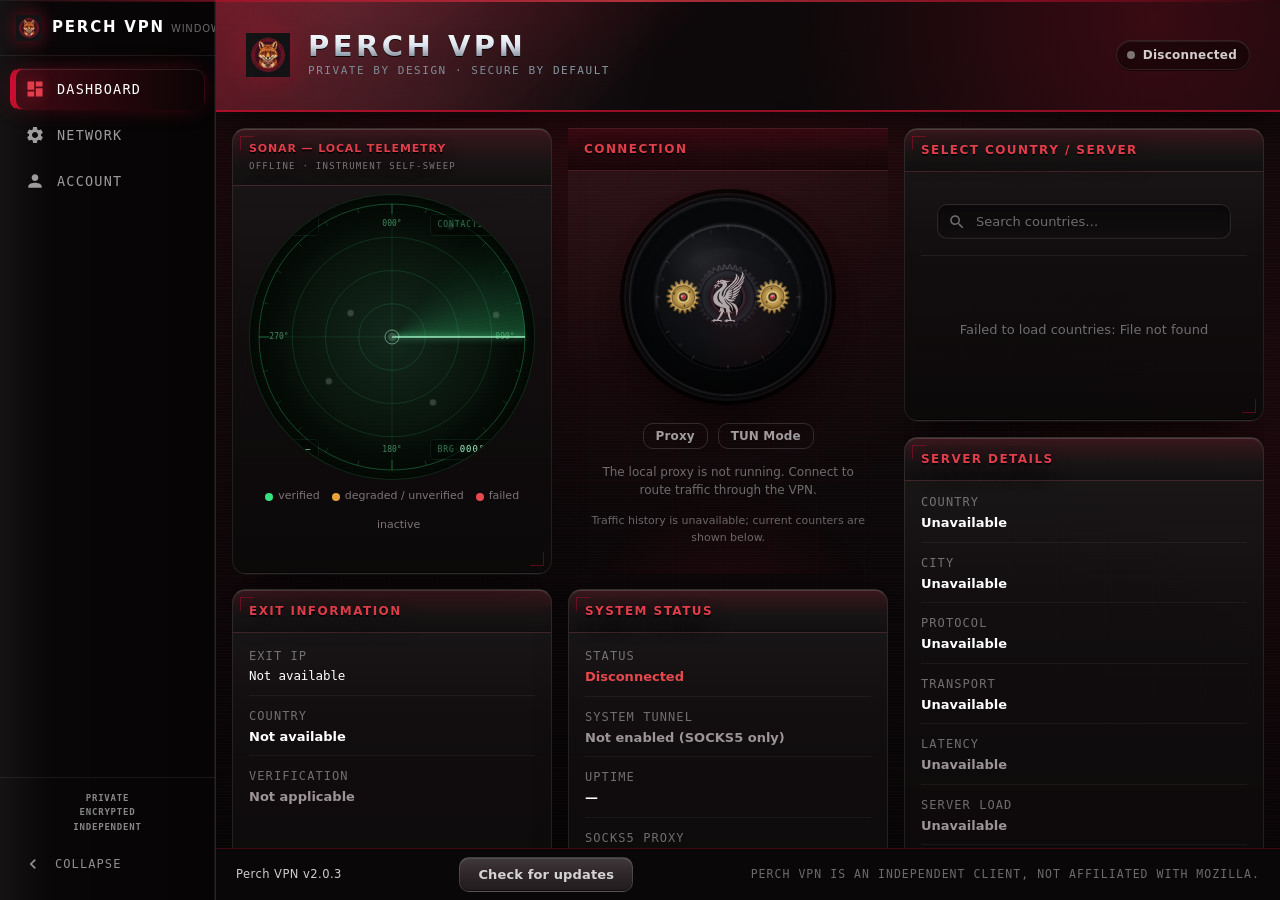
==== src/perchvpn_windows/web/index.html @ 742431a0 "PerchVPN v2.0.3 (Windows)" ====
<!DOCTYPE html>
<html lang="en">
<head>
    <meta charset="UTF-8">
    <meta name="viewport" content="width=device-width, initial-scale=1.0">
    <title>Perch VPN</title>
    <link rel="icon" type="image/x-icon" href="/assets/perch.ico">
    <link rel="stylesheet" href="styles.css?v=3">
</head>
<body>
    <div class="app-shell">
        <!-- Left navigation rail -->
        <aside class="rail" id="rail" role="navigation" aria-label="Main navigation">
            <div class="rail__brand">
                <img class="rail__logo" src="/assets/perch-vixen.png" alt="" width="26" height="26" draggable="false">
                <span class="rail__title">Perch VPN</span>
            </div>

            <nav class="rail__nav" role="tablist" aria-label="Application sections">
                <button class="rail__item rail__item--active" role="tab" aria-selected="true" aria-controls="dashboard-panel" id="tab-dashboard" data-tab="dashboard" title="Dashboard">
                    <span class="rail__icon" aria-hidden="true">
                        <svg viewBox="0 0 24 24" width="20" height="20"><path d="M3 13h8V3H3v10zm0 8h8v-6H3v6zm10 0h8V11h-8v10zm0-18v6h8V3h-8z" fill="currentColor"/></svg>
                    </span>
                    <span class="rail__label">Dashboard</span>
                </button>
                <button class="rail__item" role="tab" aria-selected="false" aria-controls="network-panel" id="tab-network" data-tab="network" title="Network">
                    <span class="rail__icon" aria-hidden="true">
                        <svg viewBox="0 0 24 24" width="20" height="20"><path d="M19.14 12.94c.04-.31.06-.63.06-.94 0-.31-.02-.63-.06-.94l2.03-1.58c.18-.14.23-.41.12-.61l-1.92-3.32c-.12-.22-.37-.29-.59-.22l-2.39.96c-.5-.38-1.03-.7-1.62-.94l-.36-2.54c-.04-.24-.24-.41-.48-.41h-3.84c-.24 0-.43.17-.47.41l-.36 2.54c-.59.24-1.13.57-1.62.94l-2.39-.96c-.22-.08-.47 0-.59.22L2.74 8.87c-.12.21-.08.47.12.61l2.03 1.58c-.04.31-.06.63-.06.94s.02.63.06.94l-2.03 1.58c-.18.14-.23.41-.12.61l1.92 3.32c.12.22.37.29.59.22l2.39-.96c.5.38 1.03.7 1.62.94l.36 2.54c.05.24.24.41.48.41h3.84c.24 0 .44-.17.47-.41l.36-2.54c.59-.24 1.13-.56 1.62-.94l2.39.96c.22.08.47 0 .59-.22l1.92-3.32c.12-.22.07-.47-.12-.61l-2.01-1.58zM12 15.6c-1.98 0-3.6-1.62-3.6-3.6s1.62-3.6 3.6-3.6 3.6 1.62 3.6 3.6-1.62 3.6-3.6 3.6z" fill="currentColor"/></svg>
                    </span>
                    <span class="rail__label">Network</span>
                </button>
                <button class="rail__item" role="tab" aria-selected="false" aria-controls="account-panel" id="tab-account" data-tab="account" title="Account">
                    <span class="rail__icon" aria-hidden="true">
                        <svg viewBox="0 0 24 24" width="20" height="20"><path d="M12 12c2.21 0 4-1.79 4-4s-1.79-4-4-4-4 1.79-4 4 1.79 4 4 4zm0 2c-2.67 0-8 1.34-8 4v2h16v-2c0-2.66-5.33-4-8-4z" fill="currentColor"/></svg>
                    </span>
                    <span class="rail__label">Account</span>
                </button>
            </nav>

            <div class="rail__footer">
                <div class="rail__motto" aria-hidden="true">
                    <span>PRIVATE</span>
                    <span>ENCRYPTED</span>
                    <span>INDEPENDENT</span>
                </div>
                <button class="rail__collapse" id="rail-collapse" type="button" aria-label="Collapse navigation" aria-expanded="true" aria-controls="rail">
                    <span class="rail__icon" aria-hidden="true">
                        <svg viewBox="0 0 24 24" width="20" height="20"><path d="M15.41 7.41L14 6l-6 6 6 6 1.41-1.41L10.83 12z" fill="currentColor"/></svg>
                    </span>
                    <span class="rail__label">Collapse</span>
                </button>
            </div>
        </aside>

        <!-- Main column -->
        <div class="app-main">
            <header class="app-header" role="banner">
                <div class="app-header__brand-block">
                    <span class="app-header__emblem" aria-hidden="true">
                        <img class="app-header__emblem-img" src="/assets/perch-vixen.png" alt="" width="44" height="44" draggable="false">
                    </span>
                    <div class="app-header__titles">
                        <h1 class="app-header__brand">Perch VPN</h1>
                        <p class="app-header__tagline"><em>Private by design &middot; Secure by default</em></p>
                    </div>
                </div>
                <div class="app-header__heritage" aria-hidden="true">
                    <span class="app-header__heritage-line">ENCRYPTED TUNNEL</span>
                    <span class="app-header__heritage-line">WINDOWS CLIENT</span>
                </div>
                <div class="app-header__motif" aria-hidden="true">PERCH</div>
                <div class="app-header__status">
                    <span class="status-indicator status-indicator--disconnected" id="global-status" aria-live="polite" aria-atomic="true">
                        <span class="status-indicator__dot" aria-hidden="true"></span>
                        <span class="status-indicator__text">Disconnected</span>
                    </span>
                </div>
            </header>

            <main class="app-content" role="main">
                <!-- Signed-out onboarding prompt: rendered only while the
                     account state is definitively signed out; hidden while
                     auth state is loading/unknown and for signed-in users. -->
                <div class="onboarding-banner" id="onboarding-banner" role="status" hidden>
                    <button type="button" class="onboarding-banner__message" id="onboarding-message">
                        <span class="onboarding-banner__text">Welcome to PerchVPN. To get started, open the Account tab and sign in with your account credentials.</span>
                    </button>
                    <button type="button" class="btn btn--primary onboarding-banner__action" id="onboarding-signin">Sign In</button>
                </div>
                <!-- Dashboard Panel -->
                <section class="tab-panel tab-panel--active" id="dashboard-panel" role="tabpanel" aria-labelledby="tab-dashboard">
                    <div class="dashboard-grid">
                        <!-- Main telemetry row -->
                        <section class="dashboard-telemetry" aria-labelledby="connection-heading">
                            <div class="dashboard-telemetry__stack">
                                <article class="card card--status" aria-labelledby="exit-status-heading">
                                    <header class="card__header">
                                        <h3 id="exit-status-heading" class="card__title">Exit Information</h3>
                                    </header>
                                    <div class="card__body">
                                        <dl class="info-list">
                                            <div class="info-item">
                                                <dt class="info-label">Exit IP</dt>
                                                <dd class="info-value info-value--mono" id="exit-ip">—</dd>
                                            </div>
                                            <div class="info-item">
                                                <dt class="info-label">Country</dt>
                                                <dd class="info-value" id="country-value">—</dd>
                                            </div>
                                            <div class="info-item">
                                                <dt class="info-label">Verification</dt>
                                                <dd class="info-value info-value--unavailable" id="exit-verification">Not applicable</dd>
                                            </div>
                                        </dl>
                                    </div>
                                </article>

                                <article class="card card--status" aria-labelledby="system-status-heading">
                                    <header class="card__header">
                                        <h3 id="system-status-heading" class="card__title">System Status</h3>
                                    </header>
                                    <div class="card__body">
                                        <dl class="info-list">
                                            <div class="info-item">
                                                <dt class="info-label">Status</dt>
                                                <dd class="info-value info-value--disconnected" id="status-value">Disconnected</dd>
                                            </div>
                                            <div class="info-item">
                                                <dt class="info-label">System Tunnel</dt>
                                                <dd class="info-value info-value--unavailable" id="tunnel-value">Not enabled (SOCKS5 only)</dd>
                                            </div>
                                            <div class="info-item">
                                                <dt class="info-label">Uptime</dt>
                                                <dd class="info-value" id="uptime-value">—</dd>
                                            </div>
                                            <div class="info-item">
                                                <dt class="info-label">SOCKS5 Proxy</dt>
                                                <dd class="info-value info-value--mono" id="socks5-addr">—</dd>
                                            </div>
                                            <div class="info-item">
                                                <dt class="info-label">Transport</dt>
                                                <dd class="info-value" id="transport-value">—</dd>
                                            </div>
                                        </dl>
                                    </div>
                                </article>
                            </div>

                            <article class="card card--connection" aria-labelledby="connection-heading">
                                <header class="card__header">
                                    <h2 id="connection-heading" class="card__title">Connection</h2>
                                    <span class="connection-state is-disconnected" id="connection-state" aria-live="polite">
                                        <span class="connection-state__indicator" aria-hidden="true"></span>
                                        <span class="connection-state__text">Disconnected</span>
                                    </span>
                                </header>
                                <div class="card__body">
                                    <div class="connection-dial">
                                        <button class="btn btn--primary btn--connection" id="connection-toggle" type="button" aria-pressed="false" aria-label="Connect to VPN">
                                            <span class="gearcore" aria-hidden="true">
                                                <svg class="gearcore__scene" viewBox="0 0 200 200" focusable="false">
                                                    <defs>
                                                        <radialGradient id="gcRuby" cx="36%" cy="30%" r="80%">
                                                            <stop offset="0%" stop-color="#ff8a96"/>
                                                            <stop offset="35%" stop-color="#e02842"/>
                                                            <stop offset="75%" stop-color="#8f0f22"/>
                                                            <stop offset="100%" stop-color="#560814"/>
                                                        </radialGradient>
                                                        <radialGradient id="gcRadiance" cx="50%" cy="50%" r="50%">
                                                            <stop offset="0%" stop-color="rgba(255,64,88,0.42)"/>
                                                            <stop offset="18%" stop-color="rgba(240,52,80,0.32)"/>
                                                            <stop offset="38%" stop-color="rgba(224,40,66,0.18)"/>
                                                            <stop offset="58%" stop-color="rgba(212,28,56,0.09)"/>
                                                            <stop offset="78%" stop-color="rgba(200,16,46,0.03)"/>
                                                            <stop offset="100%" stop-color="rgba(200,16,46,0)"/>
                                                        </radialGradient>
                                                        <radialGradient id="gcAO" cx="50%" cy="50%" r="50%">
                                                            <stop offset="0%" stop-color="rgba(0,0,0,0.6)"/>
                                                            <stop offset="70%" stop-color="rgba(0,0,0,0.25)"/>
                                                            <stop offset="100%" stop-color="rgba(0,0,0,0)"/>
                                                        </radialGradient>
                                                        <radialGradient id="gcPlate" cx="46%" cy="42%" r="62%">
                                                            <stop offset="0%" stop-color="#17181d"/>
                                                            <stop offset="55%" stop-color="#101114"/>
                                                            <stop offset="88%" stop-color="#0a0b0d"/>
                                                            <stop offset="100%" stop-color="#060608"/>
                                                        </radialGradient>
                                                        <linearGradient id="gcPlateRing" x1="0" y1="0" x2="0" y2="1">
                                                            <stop offset="0%" stop-color="rgba(255,255,255,0.13)"/>
                                                            <stop offset="46%" stop-color="rgba(255,255,255,0.03)"/>
                                                            <stop offset="60%" stop-color="rgba(0,0,0,0.35)"/>
                                                            <stop offset="100%" stop-color="rgba(0,0,0,0.75)"/>
                                                        </linearGradient>
                                                        <radialGradient id="gcFaceC" cx="50%" cy="50%" r="50%">
                                                            <stop offset="0%" stop-color="#242830"/>
                                                            <stop offset="12%" stop-color="#1a1c22"/>
                                                            <stop offset="16%" stop-color="#282c34"/>
                                                            <stop offset="27%" stop-color="#1b1e24"/>
                                                            <stop offset="31%" stop-color="#262a32"/>
                                                            <stop offset="44%" stop-color="#1a1c22"/>
                                                            <stop offset="48%" stop-color="#262931"/>
                                                            <stop offset="62%" stop-color="#191b21"/>
                                                            <stop offset="67%" stop-color="#24272e"/>
                                                            <stop offset="82%" stop-color="#1a1c22"/>
                                                            <stop offset="88%" stop-color="#21242b"/>
                                                            <stop offset="100%" stop-color="#171a1f"/>
                                                        </radialGradient>
                                                        <radialGradient id="gcFaceS_L" cx="50%" cy="50%" r="50%">
                                                            <stop offset="0%" stop-color="#f0d488"/>
                                                            <stop offset="20%" stop-color="#c9a04d"/>
                                                            <stop offset="34%" stop-color="#eecf7f"/>
                                                            <stop offset="55%" stop-color="#a37c33"/>
                                                            <stop offset="74%" stop-color="#d8b263"/>
                                                            <stop offset="100%" stop-color="#6e501f"/>
                                                        </radialGradient>
                                                        <radialGradient id="gcFaceS_R" cx="50%" cy="50%" r="50%">
                                                            <stop offset="0%" stop-color="#f0d488"/>
                                                            <stop offset="20%" stop-color="#c9a04d"/>
                                                            <stop offset="34%" stop-color="#eecf7f"/>
                                                            <stop offset="55%" stop-color="#a37c33"/>
                                                            <stop offset="74%" stop-color="#d8b263"/>
                                                            <stop offset="100%" stop-color="#6e501f"/>
                                                        </radialGradient>
                                                        <linearGradient id="gcBevelC" x1="0" y1="0" x2="0" y2="1">
                                                            <stop offset="0%" stop-color="rgba(255,255,255,0.32)"/>
                                                            <stop offset="30%" stop-color="rgba(255,255,255,0.06)"/>
                                                            <stop offset="55%" stop-color="rgba(0,0,0,0.25)"/>
                                                            <stop offset="100%" stop-color="rgba(0,0,0,0.6)"/>
                                                        </linearGradient>
                                                        <linearGradient id="gcBevelS" x1="0" y1="0" x2="0" y2="1">
                                                            <stop offset="0%" stop-color="rgba(255,240,200,0.55)"/>
                                                            <stop offset="35%" stop-color="rgba(255,225,160,0.12)"/>
                                                            <stop offset="62%" stop-color="rgba(60,40,8,0.4)"/>
                                                            <stop offset="100%" stop-color="rgba(40,26,4,0.7)"/>
                                                        </linearGradient>
                                                        <radialGradient id="gcHub" cx="38%" cy="32%" r="75%">
                                                            <stop offset="0%" stop-color="#3a3f48"/>
                                                            <stop offset="55%" stop-color="#1e2127"/>
                                                            <stop offset="100%" stop-color="#101216"/>
                                                        </radialGradient>
                                                        <radialGradient id="gcBloom" cx="50%" cy="50%" r="50%">
                                                            <stop offset="0%" stop-color="rgba(200,16,46,0.5)"/>
                                                            <stop offset="45%" stop-color="rgba(200,16,46,0.16)"/>
                                                            <stop offset="78%" stop-color="rgba(200,16,46,0.04)"/>
                                                            <stop offset="100%" stop-color="rgba(200,16,46,0)"/>
                                                        </radialGradient>
                                                        <radialGradient id="gcCrater" cx="50%" cy="50%" r="50%">
                                                            <stop offset="0%" stop-color="rgba(255,74,92,0.85)"/>
                                                            <stop offset="38%" stop-color="rgba(200,16,46,0.55)"/>
                                                            <stop offset="72%" stop-color="rgba(200,16,46,0.18)"/>
                                                            <stop offset="100%" stop-color="rgba(200,16,46,0)"/>
                                                        </radialGradient>
                                                        <radialGradient id="gcRing" cx="50%" cy="50%" r="50%">
                                                            <stop offset="0%" stop-color="rgba(200,16,46,0)"/>
                                                            <stop offset="72%" stop-color="rgba(200,16,46,0)"/>
                                                            <stop offset="86%" stop-color="rgba(230,40,64,0.5)"/>
                                                            <stop offset="94%" stop-color="rgba(255,120,110,0.28)"/>
                                                            <stop offset="100%" stop-color="rgba(200,16,46,0)"/>
                                                        </radialGradient>
                                                        <radialGradient id="gcSheen" cx="50%" cy="50%" r="50%">
                                                            <stop offset="0%" stop-color="rgba(224,40,66,0.5)"/>
                                                            <stop offset="38%" stop-color="rgba(200,16,46,0.2)"/>
                                                            <stop offset="72%" stop-color="rgba(200,16,46,0.04)"/>
                                                            <stop offset="100%" stop-color="rgba(200,16,46,0)"/>
                                                        </radialGradient>
                                                        <radialGradient id="gcTopLight" cx="50%" cy="0%" r="110%">
                                                            <stop offset="0%" stop-color="rgba(255,255,255,0.16)"/>
                                                            <stop offset="30%" stop-color="rgba(255,255,255,0.05)"/>
                                                            <stop offset="70%" stop-color="rgba(255,255,255,0)"/>
                                                        </radialGradient>
                                                        <filter id="gcGrain" x="-8%" y="-8%" width="116%" height="116%">
                                                            <feTurbulence type="fractalNoise" baseFrequency="0.8" numOctaves="2" seed="7" result="noise"/>
                                                            <feColorMatrix in="noise" type="matrix" values="0 0 0 0 0  0 0 0 0 0  0 0 0 0 0  0.7 0.7 0.7 0 0" result="grain"/>
                                                            <feComposite in="grain" in2="SourceGraphic" operator="in" result="masked"/>
                                                            <feMerge>
                                                                <feMergeNode in="SourceGraphic"/>
                                                                <feMergeNode in="masked"/>
                                                            </feMerge>
                                                        </filter>
                                                    </defs>
                                                    <g class="gearcore__plate">
                                                        <circle cx="100" cy="100" r="97" fill="url(#gcPlate)"/>
                                                        <circle cx="100" cy="100" r="93" fill="none" stroke="url(#gcPlateRing)" stroke-width="3.2"/>
                                                        <circle cx="100" cy="100" r="96" fill="none" stroke="rgba(255,255,255,0.05)" stroke-width="0.7"/>
                                                        <circle cx="185.00" cy="122.78" r="2.20" fill="#17191e" stroke="rgba(255,255,255,0.07)" stroke-width="0.5"/>
<circle cx="122.78" cy="185.00" r="2.20" fill="#17191e" stroke="rgba(255,255,255,0.07)" stroke-width="0.5"/>
<circle cx="37.77" cy="162.23" r="2.20" fill="#17191e" stroke="rgba(255,255,255,0.07)" stroke-width="0.5"/>
<circle cx="15.00" cy="77.22" r="2.20" fill="#17191e" stroke="rgba(255,255,255,0.07)" stroke-width="0.5"/>
<circle cx="77.22" cy="15.00" r="2.20" fill="#17191e" stroke="rgba(255,255,255,0.07)" stroke-width="0.5"/>
<circle cx="162.23" cy="37.77" r="2.20" fill="#17191e" stroke="rgba(255,255,255,0.07)" stroke-width="0.5"/>
                                                    </g>
                                                    <g class="gearcore__ao">
                                                        <circle cx="42" cy="100" r="24.5" fill="url(#gcAO)"/>
                                                        <circle cx="158" cy="100" r="24.5" fill="url(#gcAO)"/>
                                                        <circle cx="100" cy="100" r="45" fill="url(#gcAO)"/>
                                                    </g>
                                                    <g class="gearcore__ticks">
                                                        <line x1="188.00" y1="100.00" x2="193.60" y2="100.00" stroke="rgba(255,255,255,0.22)" stroke-width="0.9"/>
<line x1="189.11" y1="109.37" x2="192.09" y2="109.68" stroke="rgba(255,255,255,0.11)" stroke-width="0.45"/>
<line x1="187.64" y1="118.63" x2="190.58" y2="119.25" stroke="rgba(255,255,255,0.11)" stroke-width="0.45"/>
<line x1="185.21" y1="127.69" x2="188.07" y2="128.61" stroke="rgba(255,255,255,0.11)" stroke-width="0.45"/>
<line x1="181.85" y1="136.44" x2="184.59" y2="137.66" stroke="rgba(255,255,255,0.11)" stroke-width="0.45"/>
<line x1="176.21" y1="144.00" x2="181.06" y2="146.80" stroke="rgba(255,255,255,0.22)" stroke-width="0.9"/>
<line x1="172.49" y1="152.67" x2="174.91" y2="154.43" stroke="rgba(255,255,255,0.11)" stroke-width="0.45"/>
<line x1="166.59" y1="159.95" x2="168.82" y2="161.96" stroke="rgba(255,255,255,0.11)" stroke-width="0.45"/>
<line x1="159.95" y1="166.59" x2="161.96" y2="168.82" stroke="rgba(255,255,255,0.11)" stroke-width="0.45"/>
<line x1="152.67" y1="172.49" x2="154.43" y2="174.91" stroke="rgba(255,255,255,0.11)" stroke-width="0.45"/>
<line x1="144.00" y1="176.21" x2="146.80" y2="181.06" stroke="rgba(255,255,255,0.22)" stroke-width="0.9"/>
<line x1="136.44" y1="181.85" x2="137.66" y2="184.59" stroke="rgba(255,255,255,0.11)" stroke-width="0.45"/>
<line x1="127.69" y1="185.21" x2="128.61" y2="188.07" stroke="rgba(255,255,255,0.11)" stroke-width="0.45"/>
<line x1="118.63" y1="187.64" x2="119.25" y2="190.58" stroke="rgba(255,255,255,0.11)" stroke-width="0.45"/>
<line x1="109.37" y1="189.11" x2="109.68" y2="192.09" stroke="rgba(255,255,255,0.11)" stroke-width="0.45"/>
<line x1="100.00" y1="188.00" x2="100.00" y2="193.60" stroke="rgba(255,255,255,0.22)" stroke-width="0.9"/>
<line x1="90.63" y1="189.11" x2="90.32" y2="192.09" stroke="rgba(255,255,255,0.11)" stroke-width="0.45"/>
<line x1="81.37" y1="187.64" x2="80.75" y2="190.58" stroke="rgba(255,255,255,0.11)" stroke-width="0.45"/>
<line x1="72.31" y1="185.21" x2="71.39" y2="188.07" stroke="rgba(255,255,255,0.11)" stroke-width="0.45"/>
<line x1="63.56" y1="181.85" x2="62.34" y2="184.59" stroke="rgba(255,255,255,0.11)" stroke-width="0.45"/>
<line x1="56.00" y1="176.21" x2="53.20" y2="181.06" stroke="rgba(255,255,255,0.22)" stroke-width="0.9"/>
<line x1="47.33" y1="172.49" x2="45.57" y2="174.91" stroke="rgba(255,255,255,0.11)" stroke-width="0.45"/>
<line x1="40.05" y1="166.59" x2="38.04" y2="168.82" stroke="rgba(255,255,255,0.11)" stroke-width="0.45"/>
<line x1="33.41" y1="159.95" x2="31.18" y2="161.96" stroke="rgba(255,255,255,0.11)" stroke-width="0.45"/>
<line x1="27.51" y1="152.67" x2="25.09" y2="154.43" stroke="rgba(255,255,255,0.11)" stroke-width="0.45"/>
<line x1="23.79" y1="144.00" x2="18.94" y2="146.80" stroke="rgba(255,255,255,0.22)" stroke-width="0.9"/>
<line x1="18.15" y1="136.44" x2="15.41" y2="137.66" stroke="rgba(255,255,255,0.11)" stroke-width="0.45"/>
<line x1="14.79" y1="127.69" x2="11.93" y2="128.61" stroke="rgba(255,255,255,0.11)" stroke-width="0.45"/>
<line x1="12.36" y1="118.63" x2="9.42" y2="119.25" stroke="rgba(255,255,255,0.11)" stroke-width="0.45"/>
<line x1="10.89" y1="109.37" x2="7.91" y2="109.68" stroke="rgba(255,255,255,0.11)" stroke-width="0.45"/>
<line x1="12.00" y1="100.00" x2="6.40" y2="100.00" stroke="rgba(255,255,255,0.22)" stroke-width="0.9"/>
<line x1="10.89" y1="90.63" x2="7.91" y2="90.32" stroke="rgba(255,255,255,0.11)" stroke-width="0.45"/>
<line x1="12.36" y1="81.37" x2="9.42" y2="80.75" stroke="rgba(255,255,255,0.11)" stroke-width="0.45"/>
<line x1="14.79" y1="72.31" x2="11.93" y2="71.39" stroke="rgba(255,255,255,0.11)" stroke-width="0.45"/>
<line x1="18.15" y1="63.56" x2="15.41" y2="62.34" stroke="rgba(255,255,255,0.11)" stroke-width="0.45"/>
<line x1="23.79" y1="56.00" x2="18.94" y2="53.20" stroke="rgba(255,255,255,0.22)" stroke-width="0.9"/>
<line x1="27.51" y1="47.33" x2="25.09" y2="45.57" stroke="rgba(255,255,255,0.11)" stroke-width="0.45"/>
<line x1="33.41" y1="40.05" x2="31.18" y2="38.04" stroke="rgba(255,255,255,0.11)" stroke-width="0.45"/>
<line x1="40.05" y1="33.41" x2="38.04" y2="31.18" stroke="rgba(255,255,255,0.11)" stroke-width="0.45"/>
<line x1="47.33" y1="27.51" x2="45.57" y2="25.09" stroke="rgba(255,255,255,0.11)" stroke-width="0.45"/>
<line x1="56.00" y1="23.79" x2="53.20" y2="18.94" stroke="rgba(255,255,255,0.22)" stroke-width="0.9"/>
<line x1="63.56" y1="18.15" x2="62.34" y2="15.41" stroke="rgba(255,255,255,0.11)" stroke-width="0.45"/>
<line x1="72.31" y1="14.79" x2="71.39" y2="11.93" stroke="rgba(255,255,255,0.11)" stroke-width="0.45"/>
<line x1="81.37" y1="12.36" x2="80.75" y2="9.42" stroke="rgba(255,255,255,0.11)" stroke-width="0.45"/>
<line x1="90.63" y1="10.89" x2="90.32" y2="7.91" stroke="rgba(255,255,255,0.11)" stroke-width="0.45"/>
<line x1="100.00" y1="12.00" x2="100.00" y2="6.40" stroke="rgba(255,255,255,0.22)" stroke-width="0.9"/>
<line x1="109.37" y1="10.89" x2="109.68" y2="7.91" stroke="rgba(255,255,255,0.11)" stroke-width="0.45"/>
<line x1="118.63" y1="12.36" x2="119.25" y2="9.42" stroke="rgba(255,255,255,0.11)" stroke-width="0.45"/>
<line x1="127.69" y1="14.79" x2="128.61" y2="11.93" stroke="rgba(255,255,255,0.11)" stroke-width="0.45"/>
<line x1="136.44" y1="18.15" x2="137.66" y2="15.41" stroke="rgba(255,255,255,0.11)" stroke-width="0.45"/>
<line x1="144.00" y1="23.79" x2="146.80" y2="18.94" stroke="rgba(255,255,255,0.22)" stroke-width="0.9"/>
<line x1="152.67" y1="27.51" x2="154.43" y2="25.09" stroke="rgba(255,255,255,0.11)" stroke-width="0.45"/>
<line x1="159.95" y1="33.41" x2="161.96" y2="31.18" stroke="rgba(255,255,255,0.11)" stroke-width="0.45"/>
<line x1="166.59" y1="40.05" x2="168.82" y2="38.04" stroke="rgba(255,255,255,0.11)" stroke-width="0.45"/>
<line x1="172.49" y1="47.33" x2="174.91" y2="45.57" stroke="rgba(255,255,255,0.11)" stroke-width="0.45"/>
<line x1="176.21" y1="56.00" x2="181.06" y2="53.20" stroke="rgba(255,255,255,0.22)" stroke-width="0.9"/>
<line x1="181.85" y1="63.56" x2="184.59" y2="62.34" stroke="rgba(255,255,255,0.11)" stroke-width="0.45"/>
<line x1="185.21" y1="72.31" x2="188.07" y2="71.39" stroke="rgba(255,255,255,0.11)" stroke-width="0.45"/>
<line x1="187.64" y1="81.37" x2="190.58" y2="80.75" stroke="rgba(255,255,255,0.11)" stroke-width="0.45"/>
<line x1="189.11" y1="90.63" x2="192.09" y2="90.32" stroke="rgba(255,255,255,0.11)" stroke-width="0.45"/>
                                                    </g>
                                                    <g class="gearcore__glow">
                                                        <circle class="gearcore__bloom" cx="100" cy="100" r="64" fill="url(#gcBloom)"/>
                                                        <circle class="gearcore__ring" cx="100" cy="100" r="24" fill="url(#gcRing)"/>
                                                        <circle class="gearcore__crater" cx="100" cy="100" r="30" fill="url(#gcCrater)"/>
                                                    </g>
                                                    <g class="gearcore__radiance" style="mix-blend-mode:screen">
                                                        <circle cx="100" cy="100" r="44" fill="url(#gcRadiance)"/>
                                                        <g class="gearcore__rays">
                                                            <path d="M129.99 99.16 L146.00 100.00 L129.99 100.84 Z" fill="rgba(230,50,74,0.28)"/>
                                                            <path d="M127.38 112.26 L141.44 119.96 L126.66 113.77 Z" fill="rgba(230,50,74,0.28)"/>
                                                            <path d="M119.35 122.92 L128.68 135.96 L118.04 123.97 Z" fill="rgba(230,50,74,0.28)"/>
                                                            <path d="M107.49 129.05 L110.24 144.85 L105.86 129.42 Z" fill="rgba(230,50,74,0.28)"/>
                                                            <path d="M94.14 129.42 L89.76 144.85 L92.51 129.05 Z" fill="rgba(230,50,74,0.28)"/>
                                                            <path d="M81.96 123.97 L71.32 135.96 L80.65 122.92 Z" fill="rgba(230,50,74,0.28)"/>
                                                            <path d="M73.34 113.77 L58.56 119.96 L72.62 112.26 Z" fill="rgba(230,50,74,0.28)"/>
                                                            <path d="M70.01 100.84 L54.00 100.00 L70.01 99.16 Z" fill="rgba(230,50,74,0.28)"/>
                                                            <path d="M72.62 87.74 L58.56 80.04 L73.34 86.23 Z" fill="rgba(230,50,74,0.28)"/>
                                                            <path d="M80.65 77.08 L71.32 64.04 L81.96 76.03 Z" fill="rgba(230,50,74,0.28)"/>
                                                            <path d="M92.51 70.95 L89.76 55.15 L94.14 70.58 Z" fill="rgba(230,50,74,0.28)"/>
                                                            <path d="M105.86 70.58 L110.24 55.15 L107.49 70.95 Z" fill="rgba(230,50,74,0.28)"/>
                                                            <path d="M118.04 76.03 L128.68 64.04 L119.35 77.08 Z" fill="rgba(230,50,74,0.28)"/>
                                                            <path d="M126.66 86.23 L141.44 80.04 L127.38 87.74 Z" fill="rgba(230,50,74,0.28)"/>
                                                        </g>
                                                    </g>
                                                    <g class="gearcore__gears">
                                                <g class="gear gear--l">
                                                    <path class="gear__body" transform="translate(42 100)" d="M-16.40 4.66 L-16.74 4.75 L-17.08 4.85 L-17.42 4.95 L-17.76 5.04 L-18.11 5.12 L-18.47 5.15 L-18.84 5.14 L-19.21 5.12 L-19.59 5.07 L-19.97 5.00 L-20.35 4.92 L-20.74 4.81 L-21.13 4.69 L-21.52 4.56 L-21.62 4.07 L-21.71 3.57 L-21.78 3.08 L-21.46 2.82 L-21.14 2.57 L-20.81 2.34 L-20.48 2.13 L-20.14 1.94 L-19.80 1.76 L-19.46 1.61 L-19.11 1.48 L-18.77 1.38 L-18.42 1.33 L-18.06 1.31 L-17.71 1.28 L-17.36 1.26 L-17.01 1.23 L-17.02 0.96 L-17.04 0.69 L-17.05 0.41 L-17.05 0.14 L-17.05 -0.14 L-17.05 -0.41 L-17.04 -0.69 L-17.02 -0.96 L-17.01 -1.23 L-17.36 -1.26 L-17.71 -1.28 L-18.06 -1.31 L-18.42 -1.33 L-18.77 -1.38 L-19.11 -1.48 L-19.46 -1.61 L-19.80 -1.76 L-20.14 -1.94 L-20.48 -2.13 L-20.81 -2.34 L-21.14 -2.57 L-21.46 -2.82 L-21.78 -3.08 L-21.71 -3.57 L-21.62 -4.07 L-21.52 -4.56 L-21.13 -4.69 L-20.74 -4.81 L-20.35 -4.92 L-19.97 -5.00 L-19.59 -5.07 L-19.21 -5.12 L-18.84 -5.14 L-18.47 -5.15 L-18.11 -5.12 L-17.76 -5.04 L-17.42 -4.95 L-17.08 -4.85 L-16.74 -4.75 L-16.40 -4.66 L-16.32 -4.92 L-16.24 -5.18 L-16.16 -5.44 L-16.07 -5.70 L-15.97 -5.96 L-15.88 -6.22 L-15.77 -6.47 L-15.67 -6.72 L-15.56 -6.97 L-15.88 -7.12 L-16.20 -7.26 L-16.53 -7.41 L-16.85 -7.55 L-17.16 -7.72 L-17.46 -7.93 L-17.73 -8.17 L-18.00 -8.43 L-18.26 -8.71 L-18.51 -9.00 L-18.75 -9.32 L-18.98 -9.65 L-19.20 -9.99 L-19.42 -10.34 L-19.18 -10.78 L-18.93 -11.22 L-18.67 -11.64 L-18.25 -11.64 L-17.84 -11.62 L-17.44 -11.58 L-17.05 -11.53 L-16.67 -11.46 L-16.30 -11.38 L-15.94 -11.28 L-15.59 -11.15 L-15.26 -11.00 L-14.97 -10.81 L-14.68 -10.61 L-14.39 -10.40 L-14.11 -10.19 L-13.82 -9.99 L-13.66 -10.21 L-13.49 -10.43 L-13.32 -10.64 L-13.15 -10.85 L-12.97 -11.06 L-12.79 -11.27 L-12.61 -11.48 L-12.42 -11.68 L-12.23 -11.88 L-12.49 -12.12 L-12.74 -12.37 L-13.00 -12.61 L-13.25 -12.86 L-13.49 -13.12 L-13.69 -13.42 L-13.87 -13.74 L-14.04 -14.08 L-14.18 -14.43 L-14.32 -14.79 L-14.43 -15.17 L-14.54 -15.56 L-14.63 -15.95 L-14.71 -16.36 L-14.33 -16.69 L-13.95 -17.01 L-13.56 -17.33 L-13.17 -17.18 L-12.80 -17.02 L-12.43 -16.85 L-12.08 -16.67 L-11.75 -16.47 L-11.43 -16.27 L-11.12 -16.05 L-10.84 -15.81 L-10.58 -15.56 L-10.36 -15.28 L-10.17 -14.99 L-9.97 -14.70 L-9.77 -14.40 L-9.57 -14.11 L-9.34 -14.26 L-9.11 -14.41 L-8.88 -14.56 L-8.64 -14.70 L-8.41 -14.83 L-8.17 -14.97 L-7.92 -15.10 L-7.68 -15.22 L-7.44 -15.34 L-7.59 -15.66 L-7.74 -15.98 L-7.90 -16.30 L-8.05 -16.62 L-8.19 -16.94 L-8.28 -17.29 L-8.34 -17.66 L-8.37 -18.03 L-8.39 -18.41 L-8.39 -18.80 L-8.38 -19.19 L-8.34 -19.59 L-8.29 -20.00 L-8.22 -20.40 L-7.76 -20.59 L-7.29 -20.76 L-6.82 -20.92 L-6.50 -20.65 L-6.20 -20.37 L-5.92 -20.09 L-5.65 -19.79 L-5.40 -19.50 L-5.17 -19.19 L-4.96 -18.88 L-4.78 -18.57 L-4.62 -18.24 L-4.51 -17.90 L-4.43 -17.56 L-4.34 -17.22 L-4.25 -16.88 L-4.17 -16.53 L-3.90 -16.60 L-3.63 -16.66 L-3.36 -16.71 L-3.10 -16.77 L-2.83 -16.81 L-2.55 -16.86 L-2.28 -16.90 L-2.01 -16.93 L-1.74 -16.96 L-1.78 -17.31 L-1.81 -17.66 L-1.85 -18.02 L-1.88 -18.37 L-1.90 -18.72 L-1.86 -19.08 L-1.79 -19.44 L-1.70 -19.81 L-1.59 -20.17 L-1.46 -20.53 L-1.31 -20.90 L-1.14 -21.26 L-0.95 -21.63 L-0.75 -21.99 L-0.25 -22.00 L0.25 -22.00 L0.75 -21.99 L0.95 -21.63 L1.14 -21.26 L1.31 -20.90 L1.46 -20.53 L1.59 -20.17 L1.70 -19.81 L1.79 -19.44 L1.86 -19.08 L1.90 -18.72 L1.88 -18.37 L1.85 -18.02 L1.81 -17.66 L1.78 -17.31 L1.74 -16.96 L2.01 -16.93 L2.28 -16.90 L2.55 -16.86 L2.83 -16.81 L3.10 -16.77 L3.36 -16.71 L3.63 -16.66 L3.90 -16.60 L4.17 -16.53 L4.25 -16.88 L4.34 -17.22 L4.43 -17.56 L4.51 -17.90 L4.62 -18.24 L4.78 -18.57 L4.96 -18.88 L5.17 -19.19 L5.40 -19.50 L5.65 -19.79 L5.92 -20.09 L6.20 -20.37 L6.50 -20.65 L6.82 -20.92 L7.29 -20.76 L7.76 -20.59 L8.22 -20.40 L8.29 -20.00 L8.34 -19.59 L8.38 -19.19 L8.39 -18.80 L8.39 -18.41 L8.37 -18.03 L8.34 -17.66 L8.28 -17.29 L8.19 -16.94 L8.05 -16.62 L7.90 -16.30 L7.74 -15.98 L7.59 -15.66 L7.44 -15.34 L7.68 -15.22 L7.92 -15.10 L8.17 -14.97 L8.41 -14.83 L8.64 -14.70 L8.88 -14.56 L9.11 -14.41 L9.34 -14.26 L9.57 -14.11 L9.77 -14.40 L9.97 -14.70 L10.17 -14.99 L10.36 -15.28 L10.58 -15.56 L10.84 -15.81 L11.12 -16.05 L11.43 -16.27 L11.75 -16.47 L12.08 -16.67 L12.43 -16.85 L12.80 -17.02 L13.17 -17.18 L13.56 -17.33 L13.95 -17.01 L14.33 -16.69 L14.71 -16.36 L14.63 -15.95 L14.54 -15.56 L14.43 -15.17 L14.32 -14.79 L14.18 -14.43 L14.04 -14.08 L13.87 -13.74 L13.69 -13.42 L13.49 -13.12 L13.25 -12.86 L13.00 -12.61 L12.74 -12.37 L12.49 -12.12 L12.23 -11.88 L12.42 -11.68 L12.61 -11.48 L12.79 -11.27 L12.97 -11.06 L13.15 -10.85 L13.32 -10.64 L13.49 -10.43 L13.66 -10.21 L13.82 -9.99 L14.11 -10.19 L14.39 -10.40 L14.68 -10.61 L14.97 -10.81 L15.26 -11.00 L15.59 -11.15 L15.94 -11.28 L16.30 -11.38 L16.67 -11.46 L17.05 -11.53 L17.44 -11.58 L17.84 -11.62 L18.25 -11.64 L18.67 -11.64 L18.93 -11.22 L19.18 -10.78 L19.42 -10.34 L19.20 -9.99 L18.98 -9.65 L18.75 -9.32 L18.51 -9.00 L18.26 -8.71 L18.00 -8.43 L17.73 -8.17 L17.46 -7.93 L17.16 -7.72 L16.85 -7.55 L16.53 -7.41 L16.20 -7.26 L15.88 -7.12 L15.56 -6.97 L15.67 -6.72 L15.77 -6.47 L15.88 -6.22 L15.97 -5.96 L16.07 -5.70 L16.16 -5.44 L16.24 -5.18 L16.32 -4.92 L16.40 -4.66 L16.74 -4.75 L17.08 -4.85 L17.42 -4.95 L17.76 -5.04 L18.11 -5.12 L18.47 -5.15 L18.84 -5.14 L19.21 -5.12 L19.59 -5.07 L19.97 -5.00 L20.35 -4.92 L20.74 -4.81 L21.13 -4.69 L21.52 -4.56 L21.62 -4.07 L21.71 -3.57 L21.78 -3.08 L21.46 -2.82 L21.14 -2.57 L20.81 -2.34 L20.48 -2.13 L20.14 -1.94 L19.80 -1.76 L19.46 -1.61 L19.11 -1.48 L18.77 -1.38 L18.42 -1.33 L18.06 -1.31 L17.71 -1.28 L17.36 -1.26 L17.01 -1.23 L17.02 -0.96 L17.04 -0.69 L17.05 -0.41 L17.05 -0.14 L17.05 0.14 L17.05 0.41 L17.04 0.69 L17.02 0.96 L17.01 1.23 L17.36 1.26 L17.71 1.28 L18.06 1.31 L18.42 1.33 L18.77 1.38 L19.11 1.48 L19.46 1.61 L19.80 1.76 L20.14 1.94 L20.48 2.13 L20.81 2.34 L21.14 2.57 L21.46 2.82 L21.78 3.08 L21.71 3.57 L21.62 4.07 L21.52 4.56 L21.13 4.69 L20.74 4.81 L20.35 4.92 L19.97 5.00 L19.59 5.07 L19.21 5.12 L18.84 5.14 L18.47 5.15 L18.11 5.12 L17.76 5.04 L17.42 4.95 L17.08 4.85 L16.74 4.75 L16.40 4.66 L16.32 4.92 L16.24 5.18 L16.16 5.44 L16.07 5.70 L15.97 5.96 L15.88 6.22 L15.77 6.47 L15.67 6.72 L15.56 6.97 L15.88 7.12 L16.20 7.26 L16.53 7.41 L16.85 7.55 L17.16 7.72 L17.46 7.93 L17.73 8.17 L18.00 8.43 L18.26 8.71 L18.51 9.00 L18.75 9.32 L18.98 9.65 L19.20 9.99 L19.42 10.34 L19.18 10.78 L18.93 11.22 L18.67 11.64 L18.25 11.64 L17.84 11.62 L17.44 11.58 L17.05 11.53 L16.67 11.46 L16.30 11.38 L15.94 11.28 L15.59 11.15 L15.26 11.00 L14.97 10.81 L14.68 10.61 L14.39 10.40 L14.11 10.19 L13.82 9.99 L13.66 10.21 L13.49 10.43 L13.32 10.64 L13.15 10.85 L12.97 11.06 L12.79 11.27 L12.61 11.48 L12.42 11.68 L12.23 11.88 L12.49 12.12 L12.74 12.37 L13.00 12.61 L13.25 12.86 L13.49 13.12 L13.69 13.42 L13.87 13.74 L14.04 14.08 L14.18 14.43 L14.32 14.79 L14.43 15.17 L14.54 15.56 L14.63 15.95 L14.71 16.36 L14.33 16.69 L13.95 17.01 L13.56 17.33 L13.17 17.18 L12.80 17.02 L12.43 16.85 L12.08 16.67 L11.75 16.47 L11.43 16.27 L11.12 16.05 L10.84 15.81 L10.58 15.56 L10.36 15.28 L10.17 14.99 L9.97 14.70 L9.77 14.40 L9.57 14.11 L9.34 14.26 L9.11 14.41 L8.88 14.56 L8.64 14.70 L8.41 14.83 L8.17 14.97 L7.92 15.10 L7.68 15.22 L7.44 15.34 L7.59 15.66 L7.74 15.98 L7.90 16.30 L8.05 16.62 L8.19 16.94 L8.28 17.29 L8.34 17.66 L8.37 18.03 L8.39 18.41 L8.39 18.80 L8.38 19.19 L8.34 19.59 L8.29 20.00 L8.22 20.40 L7.76 20.59 L7.29 20.76 L6.82 20.92 L6.50 20.65 L6.20 20.37 L5.92 20.09 L5.65 19.79 L5.40 19.50 L5.17 19.19 L4.96 18.88 L4.78 18.57 L4.62 18.24 L4.51 17.90 L4.43 17.56 L4.34 17.22 L4.25 16.88 L4.17 16.53 L3.90 16.60 L3.63 16.66 L3.36 16.71 L3.10 16.77 L2.83 16.81 L2.55 16.86 L2.28 16.90 L2.01 16.93 L1.74 16.96 L1.78 17.31 L1.81 17.66 L1.85 18.02 L1.88 18.37 L1.90 18.72 L1.86 19.08 L1.79 19.44 L1.70 19.81 L1.59 20.17 L1.46 20.53 L1.31 20.90 L1.14 21.26 L0.95 21.63 L0.75 21.99 L0.25 22.00 L-0.25 22.00 L-0.75 21.99 L-0.95 21.63 L-1.14 21.26 L-1.31 20.90 L-1.46 20.53 L-1.59 20.17 L-1.70 19.81 L-1.79 19.44 L-1.86 19.08 L-1.90 18.72 L-1.88 18.37 L-1.85 18.02 L-1.81 17.66 L-1.78 17.31 L-1.74 16.96 L-2.01 16.93 L-2.28 16.90 L-2.55 16.86 L-2.83 16.81 L-3.10 16.77 L-3.36 16.71 L-3.63 16.66 L-3.90 16.60 L-4.17 16.53 L-4.25 16.88 L-4.34 17.22 L-4.43 17.56 L-4.51 17.90 L-4.62 18.24 L-4.78 18.57 L-4.96 18.88 L-5.17 19.19 L-5.40 19.50 L-5.65 19.79 L-5.92 20.09 L-6.20 20.37 L-6.50 20.65 L-6.82 20.92 L-7.29 20.76 L-7.76 20.59 L-8.22 20.40 L-8.29 20.00 L-8.34 19.59 L-8.38 19.19 L-8.39 18.80 L-8.39 18.41 L-8.37 18.03 L-8.34 17.66 L-8.28 17.29 L-8.19 16.94 L-8.05 16.62 L-7.90 16.30 L-7.74 15.98 L-7.59 15.66 L-7.44 15.34 L-7.68 15.22 L-7.92 15.10 L-8.17 14.97 L-8.41 14.83 L-8.64 14.70 L-8.88 14.56 L-9.11 14.41 L-9.34 14.26 L-9.57 14.11 L-9.77 14.40 L-9.97 14.70 L-10.17 14.99 L-10.36 15.28 L-10.58 15.56 L-10.84 15.81 L-11.12 16.05 L-11.43 16.27 L-11.75 16.47 L-12.08 16.67 L-12.43 16.85 L-12.80 17.02 L-13.17 17.18 L-13.56 17.33 L-13.95 17.01 L-14.33 16.69 L-14.71 16.36 L-14.63 15.95 L-14.54 15.56 L-14.43 15.17 L-14.32 14.79 L-14.18 14.43 L-14.04 14.08 L-13.87 13.74 L-13.69 13.42 L-13.49 13.12 L-13.25 12.86 L-13.00 12.61 L-12.74 12.37 L-12.49 12.12 L-12.23 11.88 L-12.42 11.68 L-12.61 11.48 L-12.79 11.27 L-12.97 11.06 L-13.15 10.85 L-13.32 10.64 L-13.49 10.43 L-13.66 10.21 L-13.82 9.99 L-14.11 10.19 L-14.39 10.40 L-14.68 10.61 L-14.97 10.81 L-15.26 11.00 L-15.59 11.15 L-15.94 11.28 L-16.30 11.38 L-16.67 11.46 L-17.05 11.53 L-17.44 11.58 L-17.84 11.62 L-18.25 11.64 L-18.67 11.64 L-18.93 11.22 L-19.18 10.78 L-19.42 10.34 L-19.20 9.99 L-18.98 9.65 L-18.75 9.32 L-18.51 9.00 L-18.26 8.71 L-18.00 8.43 L-17.73 8.17 L-17.46 7.93 L-17.16 7.72 L-16.85 7.55 L-16.53 7.41 L-16.20 7.26 L-15.88 7.12 L-15.56 6.97 L-15.67 6.72 L-15.77 6.47 L-15.88 6.22 L-15.97 5.96 L-16.07 5.70 L-16.16 5.44 L-16.24 5.18 L-16.32 4.92 Z" fill="url(#gcFaceS_L)" stroke="url(#gcBevelS)" stroke-width="0.8"/>
                                                    <circle cx="42" cy="100.0" r="14.6" fill="none" stroke="rgba(0,0,0,0.5)" stroke-width="1.3"/>
                                                    <circle cx="42" cy="100.0" r="13.6" fill="none" stroke="rgba(255,255,255,0.05)" stroke-width="0.7"/>
                                                    <circle cx="42" cy="100.0" r="8.8" fill="none" stroke="rgba(0,0,0,0.4)" stroke-width="0.9"/>
                                                    <circle cx="42.00" cy="111.40" r="1.05"/>
<circle cx="30.73" cy="94.30" r="1.05"/>
<circle cx="50.47" cy="94.30" r="1.05"/>
                                                    <circle cx="42" cy="100.0" r="5.2" fill="url(#gcHub)" stroke="rgba(0,0,0,0.55)" stroke-width="0.8"/>
                                                    <circle cx="42" cy="100.0" r="4.1" fill="#0d0e12"/>
                                                    <circle cx="42" cy="100.0" r="3.1" fill="url(#gcRuby)" stroke="#e6c67a" stroke-width="0.7"/>
                                                    <circle cx="39.8" cy="98.7" r="0.8" fill="rgba(255,255,255,0.85)"/>
                                                </g>
                                                <g class="gear gear--r">
                                                    <path class="gear__body" transform="translate(158 100)" d="M-16.40 4.66 L-16.74 4.75 L-17.08 4.85 L-17.42 4.95 L-17.76 5.04 L-18.11 5.12 L-18.47 5.15 L-18.84 5.14 L-19.21 5.12 L-19.59 5.07 L-19.97 5.00 L-20.35 4.92 L-20.74 4.81 L-21.13 4.69 L-21.52 4.56 L-21.62 4.07 L-21.71 3.57 L-21.78 3.08 L-21.46 2.82 L-21.14 2.57 L-20.81 2.34 L-20.48 2.13 L-20.14 1.94 L-19.80 1.76 L-19.46 1.61 L-19.11 1.48 L-18.77 1.38 L-18.42 1.33 L-18.06 1.31 L-17.71 1.28 L-17.36 1.26 L-17.01 1.23 L-17.02 0.96 L-17.04 0.69 L-17.05 0.41 L-17.05 0.14 L-17.05 -0.14 L-17.05 -0.41 L-17.04 -0.69 L-17.02 -0.96 L-17.01 -1.23 L-17.36 -1.26 L-17.71 -1.28 L-18.06 -1.31 L-18.42 -1.33 L-18.77 -1.38 L-19.11 -1.48 L-19.46 -1.61 L-19.80 -1.76 L-20.14 -1.94 L-20.48 -2.13 L-20.81 -2.34 L-21.14 -2.57 L-21.46 -2.82 L-21.78 -3.08 L-21.71 -3.57 L-21.62 -4.07 L-21.52 -4.56 L-21.13 -4.69 L-20.74 -4.81 L-20.35 -4.92 L-19.97 -5.00 L-19.59 -5.07 L-19.21 -5.12 L-18.84 -5.14 L-18.47 -5.15 L-18.11 -5.12 L-17.76 -5.04 L-17.42 -4.95 L-17.08 -4.85 L-16.74 -4.75 L-16.40 -4.66 L-16.32 -4.92 L-16.24 -5.18 L-16.16 -5.44 L-16.07 -5.70 L-15.97 -5.96 L-15.88 -6.22 L-15.77 -6.47 L-15.67 -6.72 L-15.56 -6.97 L-15.88 -7.12 L-16.20 -7.26 L-16.53 -7.41 L-16.85 -7.55 L-17.16 -7.72 L-17.46 -7.93 L-17.73 -8.17 L-18.00 -8.43 L-18.26 -8.71 L-18.51 -9.00 L-18.75 -9.32 L-18.98 -9.65 L-19.20 -9.99 L-19.42 -10.34 L-19.18 -10.78 L-18.93 -11.22 L-18.67 -11.64 L-18.25 -11.64 L-17.84 -11.62 L-17.44 -11.58 L-17.05 -11.53 L-16.67 -11.46 L-16.30 -11.38 L-15.94 -11.28 L-15.59 -11.15 L-15.26 -11.00 L-14.97 -10.81 L-14.68 -10.61 L-14.39 -10.40 L-14.11 -10.19 L-13.82 -9.99 L-13.66 -10.21 L-13.49 -10.43 L-13.32 -10.64 L-13.15 -10.85 L-12.97 -11.06 L-12.79 -11.27 L-12.61 -11.48 L-12.42 -11.68 L-12.23 -11.88 L-12.49 -12.12 L-12.74 -12.37 L-13.00 -12.61 L-13.25 -12.86 L-13.49 -13.12 L-13.69 -13.42 L-13.87 -13.74 L-14.04 -14.08 L-14.18 -14.43 L-14.32 -14.79 L-14.43 -15.17 L-14.54 -15.56 L-14.63 -15.95 L-14.71 -16.36 L-14.33 -16.69 L-13.95 -17.01 L-13.56 -17.33 L-13.17 -17.18 L-12.80 -17.02 L-12.43 -16.85 L-12.08 -16.67 L-11.75 -16.47 L-11.43 -16.27 L-11.12 -16.05 L-10.84 -15.81 L-10.58 -15.56 L-10.36 -15.28 L-10.17 -14.99 L-9.97 -14.70 L-9.77 -14.40 L-9.57 -14.11 L-9.34 -14.26 L-9.11 -14.41 L-8.88 -14.56 L-8.64 -14.70 L-8.41 -14.83 L-8.17 -14.97 L-7.92 -15.10 L-7.68 -15.22 L-7.44 -15.34 L-7.59 -15.66 L-7.74 -15.98 L-7.90 -16.30 L-8.05 -16.62 L-8.19 -16.94 L-8.28 -17.29 L-8.34 -17.66 L-8.37 -18.03 L-8.39 -18.41 L-8.39 -18.80 L-8.38 -19.19 L-8.34 -19.59 L-8.29 -20.00 L-8.22 -20.40 L-7.76 -20.59 L-7.29 -20.76 L-6.82 -20.92 L-6.50 -20.65 L-6.20 -20.37 L-5.92 -20.09 L-5.65 -19.79 L-5.40 -19.50 L-5.17 -19.19 L-4.96 -18.88 L-4.78 -18.57 L-4.62 -18.24 L-4.51 -17.90 L-4.43 -17.56 L-4.34 -17.22 L-4.25 -16.88 L-4.17 -16.53 L-3.90 -16.60 L-3.63 -16.66 L-3.36 -16.71 L-3.10 -16.77 L-2.83 -16.81 L-2.55 -16.86 L-2.28 -16.90 L-2.01 -16.93 L-1.74 -16.96 L-1.78 -17.31 L-1.81 -17.66 L-1.85 -18.02 L-1.88 -18.37 L-1.90 -18.72 L-1.86 -19.08 L-1.79 -19.44 L-1.70 -19.81 L-1.59 -20.17 L-1.46 -20.53 L-1.31 -20.90 L-1.14 -21.26 L-0.95 -21.63 L-0.75 -21.99 L-0.25 -22.00 L0.25 -22.00 L0.75 -21.99 L0.95 -21.63 L1.14 -21.26 L1.31 -20.90 L1.46 -20.53 L1.59 -20.17 L1.70 -19.81 L1.79 -19.44 L1.86 -19.08 L1.90 -18.72 L1.88 -18.37 L1.85 -18.02 L1.81 -17.66 L1.78 -17.31 L1.74 -16.96 L2.01 -16.93 L2.28 -16.90 L2.55 -16.86 L2.83 -16.81 L3.10 -16.77 L3.36 -16.71 L3.63 -16.66 L3.90 -16.60 L4.17 -16.53 L4.25 -16.88 L4.34 -17.22 L4.43 -17.56 L4.51 -17.90 L4.62 -18.24 L4.78 -18.57 L4.96 -18.88 L5.17 -19.19 L5.40 -19.50 L5.65 -19.79 L5.92 -20.09 L6.20 -20.37 L6.50 -20.65 L6.82 -20.92 L7.29 -20.76 L7.76 -20.59 L8.22 -20.40 L8.29 -20.00 L8.34 -19.59 L8.38 -19.19 L8.39 -18.80 L8.39 -18.41 L8.37 -18.03 L8.34 -17.66 L8.28 -17.29 L8.19 -16.94 L8.05 -16.62 L7.90 -16.30 L7.74 -15.98 L7.59 -15.66 L7.44 -15.34 L7.68 -15.22 L7.92 -15.10 L8.17 -14.97 L8.41 -14.83 L8.64 -14.70 L8.88 -14.56 L9.11 -14.41 L9.34 -14.26 L9.57 -14.11 L9.77 -14.40 L9.97 -14.70 L10.17 -14.99 L10.36 -15.28 L10.58 -15.56 L10.84 -15.81 L11.12 -16.05 L11.43 -16.27 L11.75 -16.47 L12.08 -16.67 L12.43 -16.85 L12.80 -17.02 L13.17 -17.18 L13.56 -17.33 L13.95 -17.01 L14.33 -16.69 L14.71 -16.36 L14.63 -15.95 L14.54 -15.56 L14.43 -15.17 L14.32 -14.79 L14.18 -14.43 L14.04 -14.08 L13.87 -13.74 L13.69 -13.42 L13.49 -13.12 L13.25 -12.86 L13.00 -12.61 L12.74 -12.37 L12.49 -12.12 L12.23 -11.88 L12.42 -11.68 L12.61 -11.48 L12.79 -11.27 L12.97 -11.06 L13.15 -10.85 L13.32 -10.64 L13.49 -10.43 L13.66 -10.21 L13.82 -9.99 L14.11 -10.19 L14.39 -10.40 L14.68 -10.61 L14.97 -10.81 L15.26 -11.00 L15.59 -11.15 L15.94 -11.28 L16.30 -11.38 L16.67 -11.46 L17.05 -11.53 L17.44 -11.58 L17.84 -11.62 L18.25 -11.64 L18.67 -11.64 L18.93 -11.22 L19.18 -10.78 L19.42 -10.34 L19.20 -9.99 L18.98 -9.65 L18.75 -9.32 L18.51 -9.00 L18.26 -8.71 L18.00 -8.43 L17.73 -8.17 L17.46 -7.93 L17.16 -7.72 L16.85 -7.55 L16.53 -7.41 L16.20 -7.26 L15.88 -7.12 L15.56 -6.97 L15.67 -6.72 L15.77 -6.47 L15.88 -6.22 L15.97 -5.96 L16.07 -5.70 L16.16 -5.44 L16.24 -5.18 L16.32 -4.92 L16.40 -4.66 L16.74 -4.75 L17.08 -4.85 L17.42 -4.95 L17.76 -5.04 L18.11 -5.12 L18.47 -5.15 L18.84 -5.14 L19.21 -5.12 L19.59 -5.07 L19.97 -5.00 L20.35 -4.92 L20.74 -4.81 L21.13 -4.69 L21.52 -4.56 L21.62 -4.07 L21.71 -3.57 L21.78 -3.08 L21.46 -2.82 L21.14 -2.57 L20.81 -2.34 L20.48 -2.13 L20.14 -1.94 L19.80 -1.76 L19.46 -1.61 L19.11 -1.48 L18.77 -1.38 L18.42 -1.33 L18.06 -1.31 L17.71 -1.28 L17.36 -1.26 L17.01 -1.23 L17.02 -0.96 L17.04 -0.69 L17.05 -0.41 L17.05 -0.14 L17.05 0.14 L17.05 0.41 L17.04 0.69 L17.02 0.96 L17.01 1.23 L17.36 1.26 L17.71 1.28 L18.06 1.31 L18.42 1.33 L18.77 1.38 L19.11 1.48 L19.46 1.61 L19.80 1.76 L20.14 1.94 L20.48 2.13 L20.81 2.34 L21.14 2.57 L21.46 2.82 L21.78 3.08 L21.71 3.57 L21.62 4.07 L21.52 4.56 L21.13 4.69 L20.74 4.81 L20.35 4.92 L19.97 5.00 L19.59 5.07 L19.21 5.12 L18.84 5.14 L18.47 5.15 L18.11 5.12 L17.76 5.04 L17.42 4.95 L17.08 4.85 L16.74 4.75 L16.40 4.66 L16.32 4.92 L16.24 5.18 L16.16 5.44 L16.07 5.70 L15.97 5.96 L15.88 6.22 L15.77 6.47 L15.67 6.72 L15.56 6.97 L15.88 7.12 L16.20 7.26 L16.53 7.41 L16.85 7.55 L17.16 7.72 L17.46 7.93 L17.73 8.17 L18.00 8.43 L18.26 8.71 L18.51 9.00 L18.75 9.32 L18.98 9.65 L19.20 9.99 L19.42 10.34 L19.18 10.78 L18.93 11.22 L18.67 11.64 L18.25 11.64 L17.84 11.62 L17.44 11.58 L17.05 11.53 L16.67 11.46 L16.30 11.38 L15.94 11.28 L15.59 11.15 L15.26 11.00 L14.97 10.81 L14.68 10.61 L14.39 10.40 L14.11 10.19 L13.82 9.99 L13.66 10.21 L13.49 10.43 L13.32 10.64 L13.15 10.85 L12.97 11.06 L12.79 11.27 L12.61 11.48 L12.42 11.68 L12.23 11.88 L12.49 12.12 L12.74 12.37 L13.00 12.61 L13.25 12.86 L13.49 13.12 L13.69 13.42 L13.87 13.74 L14.04 14.08 L14.18 14.43 L14.32 14.79 L14.43 15.17 L14.54 15.56 L14.63 15.95 L14.71 16.36 L14.33 16.69 L13.95 17.01 L13.56 17.33 L13.17 17.18 L12.80 17.02 L12.43 16.85 L12.08 16.67 L11.75 16.47 L11.43 16.27 L11.12 16.05 L10.84 15.81 L10.58 15.56 L10.36 15.28 L10.17 14.99 L9.97 14.70 L9.77 14.40 L9.57 14.11 L9.34 14.26 L9.11 14.41 L8.88 14.56 L8.64 14.70 L8.41 14.83 L8.17 14.97 L7.92 15.10 L7.68 15.22 L7.44 15.34 L7.59 15.66 L7.74 15.98 L7.90 16.30 L8.05 16.62 L8.19 16.94 L8.28 17.29 L8.34 17.66 L8.37 18.03 L8.39 18.41 L8.39 18.80 L8.38 19.19 L8.34 19.59 L8.29 20.00 L8.22 20.40 L7.76 20.59 L7.29 20.76 L6.82 20.92 L6.50 20.65 L6.20 20.37 L5.92 20.09 L5.65 19.79 L5.40 19.50 L5.17 19.19 L4.96 18.88 L4.78 18.57 L4.62 18.24 L4.51 17.90 L4.43 17.56 L4.34 17.22 L4.25 16.88 L4.17 16.53 L3.90 16.60 L3.63 16.66 L3.36 16.71 L3.10 16.77 L2.83 16.81 L2.55 16.86 L2.28 16.90 L2.01 16.93 L1.74 16.96 L1.78 17.31 L1.81 17.66 L1.85 18.02 L1.88 18.37 L1.90 18.72 L1.86 19.08 L1.79 19.44 L1.70 19.81 L1.59 20.17 L1.46 20.53 L1.31 20.90 L1.14 21.26 L0.95 21.63 L0.75 21.99 L0.25 22.00 L-0.25 22.00 L-0.75 21.99 L-0.95 21.63 L-1.14 21.26 L-1.31 20.90 L-1.46 20.53 L-1.59 20.17 L-1.70 19.81 L-1.79 19.44 L-1.86 19.08 L-1.90 18.72 L-1.88 18.37 L-1.85 18.02 L-1.81 17.66 L-1.78 17.31 L-1.74 16.96 L-2.01 16.93 L-2.28 16.90 L-2.55 16.86 L-2.83 16.81 L-3.10 16.77 L-3.36 16.71 L-3.63 16.66 L-3.90 16.60 L-4.17 16.53 L-4.25 16.88 L-4.34 17.22 L-4.43 17.56 L-4.51 17.90 L-4.62 18.24 L-4.78 18.57 L-4.96 18.88 L-5.17 19.19 L-5.40 19.50 L-5.65 19.79 L-5.92 20.09 L-6.20 20.37 L-6.50 20.65 L-6.82 20.92 L-7.29 20.76 L-7.76 20.59 L-8.22 20.40 L-8.29 20.00 L-8.34 19.59 L-8.38 19.19 L-8.39 18.80 L-8.39 18.41 L-8.37 18.03 L-8.34 17.66 L-8.28 17.29 L-8.19 16.94 L-8.05 16.62 L-7.90 16.30 L-7.74 15.98 L-7.59 15.66 L-7.44 15.34 L-7.68 15.22 L-7.92 15.10 L-8.17 14.97 L-8.41 14.83 L-8.64 14.70 L-8.88 14.56 L-9.11 14.41 L-9.34 14.26 L-9.57 14.11 L-9.77 14.40 L-9.97 14.70 L-10.17 14.99 L-10.36 15.28 L-10.58 15.56 L-10.84 15.81 L-11.12 16.05 L-11.43 16.27 L-11.75 16.47 L-12.08 16.67 L-12.43 16.85 L-12.80 17.02 L-13.17 17.18 L-13.56 17.33 L-13.95 17.01 L-14.33 16.69 L-14.71 16.36 L-14.63 15.95 L-14.54 15.56 L-14.43 15.17 L-14.32 14.79 L-14.18 14.43 L-14.04 14.08 L-13.87 13.74 L-13.69 13.42 L-13.49 13.12 L-13.25 12.86 L-13.00 12.61 L-12.74 12.37 L-12.49 12.12 L-12.23 11.88 L-12.42 11.68 L-12.61 11.48 L-12.79 11.27 L-12.97 11.06 L-13.15 10.85 L-13.32 10.64 L-13.49 10.43 L-13.66 10.21 L-13.82 9.99 L-14.11 10.19 L-14.39 10.40 L-14.68 10.61 L-14.97 10.81 L-15.26 11.00 L-15.59 11.15 L-15.94 11.28 L-16.30 11.38 L-16.67 11.46 L-17.05 11.53 L-17.44 11.58 L-17.84 11.62 L-18.25 11.64 L-18.67 11.64 L-18.93 11.22 L-19.18 10.78 L-19.42 10.34 L-19.20 9.99 L-18.98 9.65 L-18.75 9.32 L-18.51 9.00 L-18.26 8.71 L-18.00 8.43 L-17.73 8.17 L-17.46 7.93 L-17.16 7.72 L-16.85 7.55 L-16.53 7.41 L-16.20 7.26 L-15.88 7.12 L-15.56 6.97 L-15.67 6.72 L-15.77 6.47 L-15.88 6.22 L-15.97 5.96 L-16.07 5.70 L-16.16 5.44 L-16.24 5.18 L-16.32 4.92 Z" fill="url(#gcFaceS_R)" stroke="url(#gcBevelS)" stroke-width="0.8"/>
                                                    <circle cx="158" cy="100.0" r="14.6" fill="none" stroke="rgba(0,0,0,0.5)" stroke-width="1.3"/>
                                                    <circle cx="158" cy="100.0" r="13.6" fill="none" stroke="rgba(255,255,255,0.05)" stroke-width="0.7"/>
                                                    <circle cx="158" cy="100.0" r="8.8" fill="none" stroke="rgba(0,0,0,0.4)" stroke-width="0.9"/>
                                                    <circle cx="169.27" cy="105.70" r="1.05"/>
<circle cx="149.53" cy="105.70" r="1.05"/>
<circle cx="158.00" cy="88.60" r="1.05"/>
                                                    <circle cx="158" cy="100.0" r="5.2" fill="url(#gcHub)" stroke="rgba(0,0,0,0.55)" stroke-width="0.8"/>
                                                    <circle cx="158" cy="100.0" r="4.1" fill="#0d0e12"/>
                                                    <circle cx="158" cy="100.0" r="3.1" fill="url(#gcRuby)" stroke="#e6c67a" stroke-width="0.7"/>
                                                    <circle cx="158.6" cy="98.7" r="0.8" fill="rgba(255,255,255,0.85)"/>
                                                </g>
                                                <g class="gear gear--c">
                                                    <path class="gear__body" transform="translate(100 100)" d="M36.8 -2.2 L37.1 -2.2 L37.5 -2.2 L37.9 -2.1 L38.2 -2.1 L38.6 -2.0 L38.9 -1.9 L39.3 -1.8 L39.6 -1.7 L40.0 -1.6 L40.4 -1.4 L40.7 -1.3 L41.1 -1.2 L41.4 -1.0 L41.8 -0.8 L41.8 -0.3 L41.8 0.3 L41.8 0.8 L41.4 1.0 L41.1 1.2 L40.7 1.3 L40.4 1.4 L40.0 1.6 L39.6 1.7 L39.3 1.8 L38.9 1.9 L38.6 2.0 L38.2 2.1 L37.9 2.1 L37.5 2.2 L37.1 2.2 L36.8 2.2 L36.8 2.4 L36.8 2.6 L36.7 2.9 L36.7 3.1 L36.7 3.3 L36.7 3.6 L36.7 3.8 L36.6 4.0 L36.6 4.3 L37.0 4.3 L37.3 4.4 L37.6 4.5 L38.0 4.6 L38.3 4.7 L38.7 4.9 L39.0 5.0 L39.3 5.2 L39.7 5.4 L40.0 5.6 L40.3 5.8 L40.7 6.0 L41.0 6.2 L41.3 6.4 L41.2 7.0 L41.1 7.5 L41.0 8.1 L40.6 8.2 L40.3 8.3 L39.9 8.4 L39.5 8.4 L39.1 8.5 L38.7 8.6 L38.4 8.6 L38.0 8.6 L37.6 8.7 L37.3 8.7 L36.9 8.7 L36.5 8.6 L36.2 8.6 L35.9 8.5 L35.8 8.7 L35.7 9.0 L35.7 9.2 L35.6 9.4 L35.6 9.7 L35.5 9.9 L35.4 10.1 L35.4 10.3 L35.3 10.6 L35.6 10.7 L36.0 10.8 L36.3 10.9 L36.6 11.1 L36.9 11.3 L37.2 11.5 L37.5 11.7 L37.8 12.0 L38.1 12.2 L38.4 12.4 L38.7 12.7 L39.0 13.0 L39.3 13.2 L39.6 13.5 L39.4 14.0 L39.2 14.6 L39.0 15.1 L38.6 15.1 L38.2 15.1 L37.8 15.2 L37.4 15.2 L37.0 15.2 L36.7 15.2 L36.3 15.1 L35.9 15.1 L35.6 15.1 L35.2 15.0 L34.8 14.9 L34.5 14.9 L34.2 14.7 L33.8 14.6 L33.7 14.8 L33.6 15.0 L33.5 15.3 L33.4 15.5 L33.3 15.7 L33.2 15.9 L33.1 16.1 L33.0 16.3 L32.9 16.5 L33.3 16.7 L33.6 16.9 L33.8 17.1 L34.1 17.3 L34.4 17.6 L34.7 17.8 L34.9 18.1 L35.2 18.3 L35.4 18.6 L35.7 18.9 L35.9 19.2 L36.2 19.5 L36.4 19.9 L36.6 20.2 L36.3 20.7 L36.1 21.1 L35.8 21.6 L35.4 21.6 L35.0 21.5 L34.6 21.5 L34.2 21.4 L33.9 21.4 L33.5 21.3 L33.1 21.2 L32.8 21.1 L32.4 21.0 L32.1 20.9 L31.7 20.8 L31.4 20.6 L31.1 20.5 L30.8 20.3 L30.7 20.5 L30.5 20.7 L30.4 20.8 L30.3 21.0 L30.1 21.2 L30.0 21.4 L29.8 21.6 L29.7 21.8 L29.6 22.0 L29.8 22.2 L30.1 22.4 L30.4 22.7 L30.6 23.0 L30.8 23.3 L31.0 23.6 L31.3 23.9 L31.5 24.2 L31.7 24.5 L31.8 24.8 L32.0 25.2 L32.2 25.5 L32.4 25.9 L32.5 26.2 L32.2 26.7 L31.8 27.1 L31.5 27.5 L31.1 27.4 L30.7 27.3 L30.4 27.2 L30.0 27.1 L29.6 26.9 L29.3 26.8 L28.9 26.6 L28.6 26.5 L28.3 26.3 L27.9 26.1 L27.6 26.0 L27.3 25.8 L27.1 25.5 L26.8 25.3 L26.6 25.5 L26.5 25.6 L26.3 25.8 L26.1 26.0 L26.0 26.1 L25.8 26.3 L25.6 26.5 L25.5 26.6 L25.3 26.8 L25.5 27.1 L25.8 27.3 L26.0 27.6 L26.1 27.9 L26.3 28.3 L26.5 28.6 L26.6 28.9 L26.8 29.3 L26.9 29.6 L27.1 30.0 L27.2 30.4 L27.3 30.7 L27.4 31.1 L27.5 31.5 L27.1 31.8 L26.7 32.2 L26.2 32.5 L25.9 32.4 L25.5 32.2 L25.2 32.0 L24.8 31.8 L24.5 31.7 L24.2 31.5 L23.9 31.3 L23.6 31.0 L23.3 30.8 L23.0 30.6 L22.7 30.4 L22.4 30.1 L22.2 29.8 L22.0 29.6 L21.8 29.7 L21.6 29.8 L21.4 30.0 L21.2 30.1 L21.0 30.3 L20.8 30.4 L20.7 30.5 L20.5 30.7 L20.3 30.8 L20.5 31.1 L20.6 31.4 L20.8 31.7 L20.9 32.1 L21.0 32.4 L21.1 32.8 L21.2 33.1 L21.3 33.5 L21.4 33.9 L21.4 34.2 L21.5 34.6 L21.5 35.0 L21.6 35.4 L21.6 35.8 L21.1 36.1 L20.7 36.3 L20.2 36.6 L19.9 36.4 L19.5 36.2 L19.2 35.9 L18.9 35.7 L18.6 35.4 L18.3 35.2 L18.1 34.9 L17.8 34.7 L17.6 34.4 L17.3 34.1 L17.1 33.8 L16.9 33.6 L16.7 33.3 L16.5 32.9 L16.3 33.0 L16.1 33.1 L15.9 33.2 L15.7 33.3 L15.5 33.4 L15.3 33.5 L15.0 33.6 L14.8 33.7 L14.6 33.8 L14.7 34.2 L14.9 34.5 L14.9 34.8 L15.0 35.2 L15.1 35.6 L15.1 35.9 L15.1 36.3 L15.2 36.7 L15.2 37.0 L15.2 37.4 L15.2 37.8 L15.1 38.2 L15.1 38.6 L15.1 39.0 L14.6 39.2 L14.0 39.4 L13.5 39.6 L13.2 39.3 L13.0 39.0 L12.7 38.7 L12.4 38.4 L12.2 38.1 L12.0 37.8 L11.7 37.5 L11.5 37.2 L11.3 36.9 L11.1 36.6 L10.9 36.3 L10.8 36.0 L10.7 35.6 L10.6 35.3 L10.3 35.4 L10.1 35.4 L9.9 35.5 L9.7 35.6 L9.4 35.6 L9.2 35.7 L9.0 35.7 L8.7 35.8 L8.5 35.9 L8.6 36.2 L8.6 36.5 L8.7 36.9 L8.7 37.3 L8.7 37.6 L8.6 38.0 L8.6 38.4 L8.6 38.7 L8.5 39.1 L8.4 39.5 L8.4 39.9 L8.3 40.3 L8.2 40.6 L8.1 41.0 L7.5 41.1 L7.0 41.2 L6.4 41.3 L6.2 41.0 L6.0 40.7 L5.8 40.3 L5.6 40.0 L5.4 39.7 L5.2 39.3 L5.0 39.0 L4.9 38.7 L4.7 38.3 L4.6 38.0 L4.5 37.6 L4.4 37.3 L4.3 37.0 L4.3 36.6 L4.0 36.6 L3.8 36.7 L3.6 36.7 L3.3 36.7 L3.1 36.7 L2.9 36.7 L2.6 36.8 L2.4 36.8 L2.2 36.8 L2.2 37.1 L2.2 37.5 L2.1 37.9 L2.1 38.2 L2.0 38.6 L1.9 38.9 L1.8 39.3 L1.7 39.6 L1.6 40.0 L1.4 40.4 L1.3 40.7 L1.2 41.1 L1.0 41.4 L0.8 41.8 L0.3 41.8 L-0.3 41.8 L-0.8 41.8 L-1.0 41.4 L-1.2 41.1 L-1.3 40.7 L-1.4 40.4 L-1.6 40.0 L-1.7 39.6 L-1.8 39.3 L-1.9 38.9 L-2.0 38.6 L-2.1 38.2 L-2.1 37.9 L-2.2 37.5 L-2.2 37.1 L-2.2 36.8 L-2.4 36.8 L-2.6 36.8 L-2.9 36.7 L-3.1 36.7 L-3.3 36.7 L-3.6 36.7 L-3.8 36.7 L-4.0 36.6 L-4.3 36.6 L-4.3 37.0 L-4.4 37.3 L-4.5 37.6 L-4.6 38.0 L-4.7 38.3 L-4.9 38.7 L-5.0 39.0 L-5.2 39.3 L-5.4 39.7 L-5.6 40.0 L-5.8 40.3 L-6.0 40.7 L-6.2 41.0 L-6.4 41.3 L-7.0 41.2 L-7.5 41.1 L-8.1 41.0 L-8.2 40.6 L-8.3 40.3 L-8.4 39.9 L-8.4 39.5 L-8.5 39.1 L-8.6 38.7 L-8.6 38.4 L-8.6 38.0 L-8.7 37.6 L-8.7 37.3 L-8.7 36.9 L-8.6 36.5 L-8.6 36.2 L-8.5 35.9 L-8.7 35.8 L-9.0 35.7 L-9.2 35.7 L-9.4 35.6 L-9.7 35.6 L-9.9 35.5 L-10.1 35.4 L-10.3 35.4 L-10.6 35.3 L-10.7 35.6 L-10.8 36.0 L-10.9 36.3 L-11.1 36.6 L-11.3 36.9 L-11.5 37.2 L-11.7 37.5 L-12.0 37.8 L-12.2 38.1 L-12.4 38.4 L-12.7 38.7 L-13.0 39.0 L-13.2 39.3 L-13.5 39.6 L-14.0 39.4 L-14.6 39.2 L-15.1 39.0 L-15.1 38.6 L-15.1 38.2 L-15.2 37.8 L-15.2 37.4 L-15.2 37.0 L-15.2 36.7 L-15.1 36.3 L-15.1 35.9 L-15.1 35.6 L-15.0 35.2 L-14.9 34.8 L-14.9 34.5 L-14.7 34.2 L-14.6 33.8 L-14.8 33.7 L-15.0 33.6 L-15.3 33.5 L-15.5 33.4 L-15.7 33.3 L-15.9 33.2 L-16.1 33.1 L-16.3 33.0 L-16.5 32.9 L-16.7 33.3 L-16.9 33.6 L-17.1 33.8 L-17.3 34.1 L-17.6 34.4 L-17.8 34.7 L-18.1 34.9 L-18.3 35.2 L-18.6 35.4 L-18.9 35.7 L-19.2 35.9 L-19.5 36.2 L-19.9 36.4 L-20.2 36.6 L-20.7 36.3 L-21.1 36.1 L-21.6 35.8 L-21.6 35.4 L-21.5 35.0 L-21.5 34.6 L-21.4 34.2 L-21.4 33.9 L-21.3 33.5 L-21.2 33.1 L-21.1 32.8 L-21.0 32.4 L-20.9 32.1 L-20.8 31.7 L-20.6 31.4 L-20.5 31.1 L-20.3 30.8 L-20.5 30.7 L-20.7 30.5 L-20.8 30.4 L-21.0 30.3 L-21.2 30.1 L-21.4 30.0 L-21.6 29.8 L-21.8 29.7 L-22.0 29.6 L-22.2 29.8 L-22.4 30.1 L-22.7 30.4 L-23.0 30.6 L-23.3 30.8 L-23.6 31.0 L-23.9 31.3 L-24.2 31.5 L-24.5 31.7 L-24.8 31.8 L-25.2 32.0 L-25.5 32.2 L-25.9 32.4 L-26.2 32.5 L-26.7 32.2 L-27.1 31.8 L-27.5 31.5 L-27.4 31.1 L-27.3 30.7 L-27.2 30.4 L-27.1 30.0 L-26.9 29.6 L-26.8 29.3 L-26.6 28.9 L-26.5 28.6 L-26.3 28.3 L-26.1 27.9 L-26.0 27.6 L-25.8 27.3 L-25.5 27.1 L-25.3 26.8 L-25.5 26.6 L-25.6 26.5 L-25.8 26.3 L-26.0 26.1 L-26.1 26.0 L-26.3 25.8 L-26.5 25.6 L-26.6 25.5 L-26.8 25.3 L-27.1 25.5 L-27.3 25.8 L-27.6 26.0 L-27.9 26.1 L-28.3 26.3 L-28.6 26.5 L-28.9 26.6 L-29.3 26.8 L-29.6 26.9 L-30.0 27.1 L-30.4 27.2 L-30.7 27.3 L-31.1 27.4 L-31.5 27.5 L-31.8 27.1 L-32.2 26.7 L-32.5 26.2 L-32.4 25.9 L-32.2 25.5 L-32.0 25.2 L-31.8 24.8 L-31.7 24.5 L-31.5 24.2 L-31.3 23.9 L-31.0 23.6 L-30.8 23.3 L-30.6 23.0 L-30.4 22.7 L-30.1 22.4 L-29.8 22.2 L-29.6 22.0 L-29.7 21.8 L-29.8 21.6 L-30.0 21.4 L-30.1 21.2 L-30.3 21.0 L-30.4 20.8 L-30.5 20.7 L-30.7 20.5 L-30.8 20.3 L-31.1 20.5 L-31.4 20.6 L-31.7 20.8 L-32.1 20.9 L-32.4 21.0 L-32.8 21.1 L-33.1 21.2 L-33.5 21.3 L-33.9 21.4 L-34.2 21.4 L-34.6 21.5 L-35.0 21.5 L-35.4 21.6 L-35.8 21.6 L-36.1 21.1 L-36.3 20.7 L-36.6 20.2 L-36.4 19.9 L-36.2 19.5 L-35.9 19.2 L-35.7 18.9 L-35.4 18.6 L-35.2 18.3 L-34.9 18.1 L-34.7 17.8 L-34.4 17.6 L-34.1 17.3 L-33.8 17.1 L-33.6 16.9 L-33.3 16.7 L-32.9 16.5 L-33.0 16.3 L-33.1 16.1 L-33.2 15.9 L-33.3 15.7 L-33.4 15.5 L-33.5 15.3 L-33.6 15.0 L-33.7 14.8 L-33.8 14.6 L-34.2 14.7 L-34.5 14.9 L-34.8 14.9 L-35.2 15.0 L-35.6 15.1 L-35.9 15.1 L-36.3 15.1 L-36.7 15.2 L-37.0 15.2 L-37.4 15.2 L-37.8 15.2 L-38.2 15.1 L-38.6 15.1 L-39.0 15.1 L-39.2 14.6 L-39.4 14.0 L-39.6 13.5 L-39.3 13.2 L-39.0 13.0 L-38.7 12.7 L-38.4 12.4 L-38.1 12.2 L-37.8 12.0 L-37.5 11.7 L-37.2 11.5 L-36.9 11.3 L-36.6 11.1 L-36.3 10.9 L-36.0 10.8 L-35.6 10.7 L-35.3 10.6 L-35.4 10.3 L-35.4 10.1 L-35.5 9.9 L-35.6 9.7 L-35.6 9.4 L-35.7 9.2 L-35.7 9.0 L-35.8 8.7 L-35.9 8.5 L-36.2 8.6 L-36.5 8.6 L-36.9 8.7 L-37.3 8.7 L-37.6 8.7 L-38.0 8.6 L-38.4 8.6 L-38.7 8.6 L-39.1 8.5 L-39.5 8.4 L-39.9 8.4 L-40.3 8.3 L-40.6 8.2 L-41.0 8.1 L-41.1 7.5 L-41.2 7.0 L-41.3 6.4 L-41.0 6.2 L-40.7 6.0 L-40.3 5.8 L-40.0 5.6 L-39.7 5.4 L-39.3 5.2 L-39.0 5.0 L-38.7 4.9 L-38.3 4.7 L-38.0 4.6 L-37.6 4.5 L-37.3 4.4 L-37.0 4.3 L-36.6 4.3 L-36.6 4.0 L-36.7 3.8 L-36.7 3.6 L-36.7 3.3 L-36.7 3.1 L-36.7 2.9 L-36.8 2.6 L-36.8 2.4 L-36.8 2.2 L-37.1 2.2 L-37.5 2.2 L-37.9 2.1 L-38.2 2.1 L-38.6 2.0 L-38.9 1.9 L-39.3 1.8 L-39.6 1.7 L-40.0 1.6 L-40.4 1.4 L-40.7 1.3 L-41.1 1.2 L-41.4 1.0 L-41.8 0.8 L-41.8 0.3 L-41.8 -0.3 L-41.8 -0.8 L-41.4 -1.0 L-41.1 -1.2 L-40.7 -1.3 L-40.4 -1.4 L-40.0 -1.6 L-39.6 -1.7 L-39.3 -1.8 L-38.9 -1.9 L-38.6 -2.0 L-38.2 -2.1 L-37.9 -2.1 L-37.5 -2.2 L-37.1 -2.2 L-36.8 -2.2 L-36.8 -2.4 L-36.8 -2.6 L-36.7 -2.9 L-36.7 -3.1 L-36.7 -3.3 L-36.7 -3.6 L-36.7 -3.8 L-36.6 -4.0 L-36.6 -4.3 L-37.0 -4.3 L-37.3 -4.4 L-37.6 -4.5 L-38.0 -4.6 L-38.3 -4.7 L-38.7 -4.9 L-39.0 -5.0 L-39.3 -5.2 L-39.7 -5.4 L-40.0 -5.6 L-40.3 -5.8 L-40.7 -6.0 L-41.0 -6.2 L-41.3 -6.4 L-41.2 -7.0 L-41.1 -7.5 L-41.0 -8.1 L-40.6 -8.2 L-40.3 -8.3 L-39.9 -8.4 L-39.5 -8.4 L-39.1 -8.5 L-38.7 -8.6 L-38.4 -8.6 L-38.0 -8.6 L-37.6 -8.7 L-37.3 -8.7 L-36.9 -8.7 L-36.5 -8.6 L-36.2 -8.6 L-35.9 -8.5 L-35.8 -8.7 L-35.7 -9.0 L-35.7 -9.2 L-35.6 -9.4 L-35.6 -9.7 L-35.5 -9.9 L-35.4 -10.1 L-35.4 -10.3 L-35.3 -10.6 L-35.6 -10.7 L-36.0 -10.8 L-36.3 -10.9 L-36.6 -11.1 L-36.9 -11.3 L-37.2 -11.5 L-37.5 -11.7 L-37.8 -12.0 L-38.1 -12.2 L-38.4 -12.4 L-38.7 -12.7 L-39.0 -13.0 L-39.3 -13.2 L-39.6 -13.5 L-39.4 -14.0 L-39.2 -14.6 L-39.0 -15.1 L-38.6 -15.1 L-38.2 -15.1 L-37.8 -15.2 L-37.4 -15.2 L-37.0 -15.2 L-36.7 -15.2 L-36.3 -15.1 L-35.9 -15.1 L-35.6 -15.1 L-35.2 -15.0 L-34.8 -14.9 L-34.5 -14.9 L-34.2 -14.7 L-33.8 -14.6 L-33.7 -14.8 L-33.6 -15.0 L-33.5 -15.3 L-33.4 -15.5 L-33.3 -15.7 L-33.2 -15.9 L-33.1 -16.1 L-33.0 -16.3 L-32.9 -16.5 L-33.3 -16.7 L-33.6 -16.9 L-33.8 -17.1 L-34.1 -17.3 L-34.4 -17.6 L-34.7 -17.8 L-34.9 -18.1 L-35.2 -18.3 L-35.4 -18.6 L-35.7 -18.9 L-35.9 -19.2 L-36.2 -19.5 L-36.4 -19.9 L-36.6 -20.2 L-36.3 -20.7 L-36.1 -21.1 L-35.8 -21.6 L-35.4 -21.6 L-35.0 -21.5 L-34.6 -21.5 L-34.2 -21.4 L-33.9 -21.4 L-33.5 -21.3 L-33.1 -21.2 L-32.8 -21.1 L-32.4 -21.0 L-32.1 -20.9 L-31.7 -20.8 L-31.4 -20.6 L-31.1 -20.5 L-30.8 -20.3 L-30.7 -20.5 L-30.5 -20.7 L-30.4 -20.8 L-30.3 -21.0 L-30.1 -21.2 L-30.0 -21.4 L-29.8 -21.6 L-29.7 -21.8 L-29.6 -22.0 L-29.8 -22.2 L-30.1 -22.4 L-30.4 -22.7 L-30.6 -23.0 L-30.8 -23.3 L-31.0 -23.6 L-31.3 -23.9 L-31.5 -24.2 L-31.7 -24.5 L-31.8 -24.8 L-32.0 -25.2 L-32.2 -25.5 L-32.4 -25.9 L-32.5 -26.2 L-32.2 -26.7 L-31.8 -27.1 L-31.5 -27.5 L-31.1 -27.4 L-30.7 -27.3 L-30.4 -27.2 L-30.0 -27.1 L-29.6 -26.9 L-29.3 -26.8 L-28.9 -26.6 L-28.6 -26.5 L-28.3 -26.3 L-27.9 -26.1 L-27.6 -26.0 L-27.3 -25.8 L-27.1 -25.5 L-26.8 -25.3 L-26.6 -25.5 L-26.5 -25.6 L-26.3 -25.8 L-26.1 -26.0 L-26.0 -26.1 L-25.8 -26.3 L-25.6 -26.5 L-25.5 -26.6 L-25.3 -26.8 L-25.5 -27.1 L-25.8 -27.3 L-26.0 -27.6 L-26.1 -27.9 L-26.3 -28.3 L-26.5 -28.6 L-26.6 -28.9 L-26.8 -29.3 L-26.9 -29.6 L-27.1 -30.0 L-27.2 -30.4 L-27.3 -30.7 L-27.4 -31.1 L-27.5 -31.5 L-27.1 -31.8 L-26.7 -32.2 L-26.2 -32.5 L-25.9 -32.4 L-25.5 -32.2 L-25.2 -32.0 L-24.8 -31.8 L-24.5 -31.7 L-24.2 -31.5 L-23.9 -31.3 L-23.6 -31.0 L-23.3 -30.8 L-23.0 -30.6 L-22.7 -30.4 L-22.4 -30.1 L-22.2 -29.8 L-22.0 -29.6 L-21.8 -29.7 L-21.6 -29.8 L-21.4 -30.0 L-21.2 -30.1 L-21.0 -30.3 L-20.8 -30.4 L-20.7 -30.5 L-20.5 -30.7 L-20.3 -30.8 L-20.5 -31.1 L-20.6 -31.4 L-20.8 -31.7 L-20.9 -32.1 L-21.0 -32.4 L-21.1 -32.8 L-21.2 -33.1 L-21.3 -33.5 L-21.4 -33.9 L-21.4 -34.2 L-21.5 -34.6 L-21.5 -35.0 L-21.6 -35.4 L-21.6 -35.8 L-21.1 -36.1 L-20.7 -36.3 L-20.2 -36.6 L-19.9 -36.4 L-19.5 -36.2 L-19.2 -35.9 L-18.9 -35.7 L-18.6 -35.4 L-18.3 -35.2 L-18.1 -34.9 L-17.8 -34.7 L-17.6 -34.4 L-17.3 -34.1 L-17.1 -33.8 L-16.9 -33.6 L-16.7 -33.3 L-16.5 -32.9 L-16.3 -33.0 L-16.1 -33.1 L-15.9 -33.2 L-15.7 -33.3 L-15.5 -33.4 L-15.3 -33.5 L-15.0 -33.6 L-14.8 -33.7 L-14.6 -33.8 L-14.7 -34.2 L-14.9 -34.5 L-14.9 -34.8 L-15.0 -35.2 L-15.1 -35.6 L-15.1 -35.9 L-15.1 -36.3 L-15.2 -36.7 L-15.2 -37.0 L-15.2 -37.4 L-15.2 -37.8 L-15.1 -38.2 L-15.1 -38.6 L-15.1 -39.0 L-14.6 -39.2 L-14.0 -39.4 L-13.5 -39.6 L-13.2 -39.3 L-13.0 -39.0 L-12.7 -38.7 L-12.4 -38.4 L-12.2 -38.1 L-12.0 -37.8 L-11.7 -37.5 L-11.5 -37.2 L-11.3 -36.9 L-11.1 -36.6 L-10.9 -36.3 L-10.8 -36.0 L-10.7 -35.6 L-10.6 -35.3 L-10.3 -35.4 L-10.1 -35.4 L-9.9 -35.5 L-9.7 -35.6 L-9.4 -35.6 L-9.2 -35.7 L-9.0 -35.7 L-8.7 -35.8 L-8.5 -35.9 L-8.6 -36.2 L-8.6 -36.5 L-8.7 -36.9 L-8.7 -37.3 L-8.7 -37.6 L-8.6 -38.0 L-8.6 -38.4 L-8.6 -38.7 L-8.5 -39.1 L-8.4 -39.5 L-8.4 -39.9 L-8.3 -40.3 L-8.2 -40.6 L-8.1 -41.0 L-7.5 -41.1 L-7.0 -41.2 L-6.4 -41.3 L-6.2 -41.0 L-6.0 -40.7 L-5.8 -40.3 L-5.6 -40.0 L-5.4 -39.7 L-5.2 -39.3 L-5.0 -39.0 L-4.9 -38.7 L-4.7 -38.3 L-4.6 -38.0 L-4.5 -37.6 L-4.4 -37.3 L-4.3 -37.0 L-4.3 -36.6 L-4.0 -36.6 L-3.8 -36.7 L-3.6 -36.7 L-3.3 -36.7 L-3.1 -36.7 L-2.9 -36.7 L-2.6 -36.8 L-2.4 -36.8 L-2.2 -36.8 L-2.2 -37.1 L-2.2 -37.5 L-2.1 -37.9 L-2.1 -38.2 L-2.0 -38.6 L-1.9 -38.9 L-1.8 -39.3 L-1.7 -39.6 L-1.6 -40.0 L-1.4 -40.4 L-1.3 -40.7 L-1.2 -41.1 L-1.0 -41.4 L-0.8 -41.8 L-0.3 -41.8 L0.3 -41.8 L0.8 -41.8 L1.0 -41.4 L1.2 -41.1 L1.3 -40.7 L1.4 -40.4 L1.6 -40.0 L1.7 -39.6 L1.8 -39.3 L1.9 -38.9 L2.0 -38.6 L2.1 -38.2 L2.1 -37.9 L2.2 -37.5 L2.2 -37.1 L2.2 -36.8 L2.4 -36.8 L2.6 -36.8 L2.9 -36.7 L3.1 -36.7 L3.3 -36.7 L3.6 -36.7 L3.8 -36.7 L4.0 -36.6 L4.3 -36.6 L4.3 -37.0 L4.4 -37.3 L4.5 -37.6 L4.6 -38.0 L4.7 -38.3 L4.9 -38.7 L5.0 -39.0 L5.2 -39.3 L5.4 -39.7 L5.6 -40.0 L5.8 -40.3 L6.0 -40.7 L6.2 -41.0 L6.4 -41.3 L7.0 -41.2 L7.5 -41.1 L8.1 -41.0 L8.2 -40.6 L8.3 -40.3 L8.4 -39.9 L8.4 -39.5 L8.5 -39.1 L8.6 -38.7 L8.6 -38.4 L8.6 -38.0 L8.7 -37.6 L8.7 -37.3 L8.7 -36.9 L8.6 -36.5 L8.6 -36.2 L8.5 -35.9 L8.7 -35.8 L9.0 -35.7 L9.2 -35.7 L9.4 -35.6 L9.7 -35.6 L9.9 -35.5 L10.1 -35.4 L10.3 -35.4 L10.6 -35.3 L10.7 -35.6 L10.8 -36.0 L10.9 -36.3 L11.1 -36.6 L11.3 -36.9 L11.5 -37.2 L11.7 -37.5 L12.0 -37.8 L12.2 -38.1 L12.4 -38.4 L12.7 -38.7 L13.0 -39.0 L13.2 -39.3 L13.5 -39.6 L14.0 -39.4 L14.6 -39.2 L15.1 -39.0 L15.1 -38.6 L15.1 -38.2 L15.2 -37.8 L15.2 -37.4 L15.2 -37.0 L15.2 -36.7 L15.1 -36.3 L15.1 -35.9 L15.1 -35.6 L15.0 -35.2 L14.9 -34.8 L14.9 -34.5 L14.7 -34.2 L14.6 -33.8 L14.8 -33.7 L15.0 -33.6 L15.3 -33.5 L15.5 -33.4 L15.7 -33.3 L15.9 -33.2 L16.1 -33.1 L16.3 -33.0 L16.5 -32.9 L16.7 -33.3 L16.9 -33.6 L17.1 -33.8 L17.3 -34.1 L17.6 -34.4 L17.8 -34.7 L18.1 -34.9 L18.3 -35.2 L18.6 -35.4 L18.9 -35.7 L19.2 -35.9 L19.5 -36.2 L19.9 -36.4 L20.2 -36.6 L20.7 -36.3 L21.1 -36.1 L21.6 -35.8 L21.6 -35.4 L21.5 -35.0 L21.5 -34.6 L21.4 -34.2 L21.4 -33.9 L21.3 -33.5 L21.2 -33.1 L21.1 -32.8 L21.0 -32.4 L20.9 -32.1 L20.8 -31.7 L20.6 -31.4 L20.5 -31.1 L20.3 -30.8 L20.5 -30.7 L20.7 -30.5 L20.8 -30.4 L21.0 -30.3 L21.2 -30.1 L21.4 -30.0 L21.6 -29.8 L21.8 -29.7 L22.0 -29.6 L22.2 -29.8 L22.4 -30.1 L22.7 -30.4 L23.0 -30.6 L23.3 -30.8 L23.6 -31.0 L23.9 -31.3 L24.2 -31.5 L24.5 -31.7 L24.8 -31.8 L25.2 -32.0 L25.5 -32.2 L25.9 -32.4 L26.2 -32.5 L26.7 -32.2 L27.1 -31.8 L27.5 -31.5 L27.4 -31.1 L27.3 -30.7 L27.2 -30.4 L27.1 -30.0 L26.9 -29.6 L26.8 -29.3 L26.6 -28.9 L26.5 -28.6 L26.3 -28.3 L26.1 -27.9 L26.0 -27.6 L25.8 -27.3 L25.5 -27.1 L25.3 -26.8 L25.5 -26.6 L25.6 -26.5 L25.8 -26.3 L26.0 -26.1 L26.1 -26.0 L26.3 -25.8 L26.5 -25.6 L26.6 -25.5 L26.8 -25.3 L27.1 -25.5 L27.3 -25.8 L27.6 -26.0 L27.9 -26.1 L28.3 -26.3 L28.6 -26.5 L28.9 -26.6 L29.3 -26.8 L29.6 -26.9 L30.0 -27.1 L30.4 -27.2 L30.7 -27.3 L31.1 -27.4 L31.5 -27.5 L31.8 -27.1 L32.2 -26.7 L32.5 -26.2 L32.4 -25.9 L32.2 -25.5 L32.0 -25.2 L31.8 -24.8 L31.7 -24.5 L31.5 -24.2 L31.3 -23.9 L31.0 -23.6 L30.8 -23.3 L30.6 -23.0 L30.4 -22.7 L30.1 -22.4 L29.8 -22.2 L29.6 -22.0 L29.7 -21.8 L29.8 -21.6 L30.0 -21.4 L30.1 -21.2 L30.3 -21.0 L30.4 -20.8 L30.5 -20.7 L30.7 -20.5 L30.8 -20.3 L31.1 -20.5 L31.4 -20.6 L31.7 -20.8 L32.1 -20.9 L32.4 -21.0 L32.8 -21.1 L33.1 -21.2 L33.5 -21.3 L33.9 -21.4 L34.2 -21.4 L34.6 -21.5 L35.0 -21.5 L35.4 -21.6 L35.8 -21.6 L36.1 -21.1 L36.3 -20.7 L36.6 -20.2 L36.4 -19.9 L36.2 -19.5 L35.9 -19.2 L35.7 -18.9 L35.4 -18.6 L35.2 -18.3 L34.9 -18.1 L34.7 -17.8 L34.4 -17.6 L34.1 -17.3 L33.8 -17.1 L33.6 -16.9 L33.3 -16.7 L32.9 -16.5 L33.0 -16.3 L33.1 -16.1 L33.2 -15.9 L33.3 -15.7 L33.4 -15.5 L33.5 -15.3 L33.6 -15.0 L33.7 -14.8 L33.8 -14.6 L34.2 -14.7 L34.5 -14.9 L34.8 -14.9 L35.2 -15.0 L35.6 -15.1 L35.9 -15.1 L36.3 -15.1 L36.7 -15.2 L37.0 -15.2 L37.4 -15.2 L37.8 -15.2 L38.2 -15.1 L38.6 -15.1 L39.0 -15.1 L39.2 -14.6 L39.4 -14.0 L39.6 -13.5 L39.3 -13.2 L39.0 -13.0 L38.7 -12.7 L38.4 -12.4 L38.1 -12.2 L37.8 -12.0 L37.5 -11.7 L37.2 -11.5 L36.9 -11.3 L36.6 -11.1 L36.3 -10.9 L36.0 -10.8 L35.6 -10.7 L35.3 -10.6 L35.4 -10.3 L35.4 -10.1 L35.5 -9.9 L35.6 -9.7 L35.6 -9.4 L35.7 -9.2 L35.7 -9.0 L35.8 -8.7 L35.9 -8.5 L36.2 -8.6 L36.5 -8.6 L36.9 -8.7 L37.3 -8.7 L37.6 -8.7 L38.0 -8.6 L38.4 -8.6 L38.7 -8.6 L39.1 -8.5 L39.5 -8.4 L39.9 -8.4 L40.3 -8.3 L40.6 -8.2 L41.0 -8.1 L41.1 -7.5 L41.2 -7.0 L41.3 -6.4 L41.0 -6.2 L40.7 -6.0 L40.3 -5.8 L40.0 -5.6 L39.7 -5.4 L39.3 -5.2 L39.0 -5.0 L38.7 -4.9 L38.3 -4.7 L38.0 -4.6 L37.6 -4.5 L37.3 -4.4 L37.0 -4.3 L36.6 -4.3 L36.6 -4.0 L36.7 -3.8 L36.7 -3.6 L36.7 -3.3 L36.7 -3.1 L36.7 -2.9 L36.8 -2.6 L36.8 -2.4 Z" fill="url(#gcFaceC)" stroke="url(#gcBevelC)" stroke-width="0.9"/>
                                                    <circle cx="100" cy="100" r="34.4" fill="none" stroke="rgba(0,0,0,0.5)" stroke-width="1.7"/>
                                                    <circle cx="100" cy="100" r="33.2" fill="none" stroke="rgba(255,255,255,0.055)" stroke-width="0.8"/>
                                                    <circle cx="100" cy="100" r="28.2" fill="none" stroke="rgba(0,0,0,0.4)" stroke-width="1.1"/>
                                                    <circle cx="136.90" cy="100.00" r="1.50"/>
<circle cx="118.45" cy="131.96" r="1.50"/>
<circle cx="81.55" cy="131.96" r="1.50"/>
<circle cx="63.10" cy="100.00" r="1.50"/>
<circle cx="81.55" cy="68.04" r="1.50"/>
<circle cx="118.45" cy="68.04" r="1.50"/>
                                                    <circle cx="100" cy="100" r="24" fill="none" stroke="rgba(0,0,0,0.62)" stroke-width="1.1"/>
                                                </g>
                                                    </g>
                                                    <g class="gearcore__sheen" style="mix-blend-mode:screen">
                                                        <ellipse cx="100" cy="100" rx="63" ry="63" fill="url(#gcSheen)"/>
                                                        <ellipse cx="100" cy="70" rx="60" ry="34" fill="url(#gcTopLight)"/>
                                                    </g>
                                                    <g class="gearcore__hub" filter="url(#gcGrain)">
                                                        <circle cx="100" cy="100" r="19" fill="url(#gcHub)" stroke="rgba(0,0,0,0.6)" stroke-width="1.2"/>
                                                        <circle cx="100" cy="100" r="15.9" fill="none" stroke="rgba(0,0,0,0.45)" stroke-width="1"/>
                                                        <circle cx="100" cy="100" r="14.9" fill="none" stroke="rgba(255,255,255,0.09)" stroke-width="0.7"/>
                                                        <circle cx="108.20" cy="108.20" r="1.15" fill="#17191e" stroke="rgba(255,255,255,0.07)" stroke-width="0.5"/>
<circle cx="91.80" cy="108.20" r="1.15" fill="#17191e" stroke="rgba(255,255,255,0.07)" stroke-width="0.5"/>
<circle cx="91.80" cy="91.80" r="1.15" fill="#17191e" stroke="rgba(255,255,255,0.07)" stroke-width="0.5"/>
<circle cx="108.20" cy="91.80" r="1.15" fill="#17191e" stroke="rgba(255,255,255,0.07)" stroke-width="0.5"/>
                                                    </g>
                                                    <g class="gearcore__bird">
                                                        <g transform="translate(65 65) scale(0.7)"><g transform="translate(15.98 3) scale(0.066)" fill="currentColor"><path d="M919.5 1c-.3.5-.8 5.2-1 10.4-.8 17.8-5.7 44.7-12.1 66.6-15 51-24.3 75.1-45 116-31.9 63.4-82.7 131-133 177.1C686 410 650.9 436.7 565.5 495c-13.2 9.1-29.8 20.9-37 26.5-17.5 13.5-35.7 31.6-42.9 42.7-8.7 13.4-18.9 36.5-29.6 67.3-10.2 29-21.1 48.4-36.2 64.1-13.3 13.8-31.1 24.3-44.1 25.9-7.7 1-9.9.1-9.5-3.8.3-2.8 1.2-3.6 7.6-7.2 10-5.5 16-10.6 23.8-20 9.5-11.7 15.9-25.4 24.4-53 3.9-12.7 9.4-30 12.2-38.5C456.6 530.8 484 491.8 550 434.4c13.2-11.5 53.1-45.3 63-53.4 37.7-30.8 78.3-71.3 105.6-105.5 34.6-43.2 55.7-83.5 62-118 2.5-13.7 2.5-38.4.1-47.5-2.8-10.3-8.1-20.5-13.9-26.6-5.7-6-18.6-15.5-25.2-18.5-5.1-2.3-12.4-2.5-13.2-.4-.3.8 1.4 5.6 3.9 10.7 7 14.2 8.2 19.6 8.1 37.8 0 15.1-.1 15.8-3.8 27.5-15.4 49-40 91.2-84.4 144.6-30.9 37.1-50 55.7-113.2 109.8-61.9 53-78.5 69.2-98 95.4-14.5 19.5-29 49.5-37.5 77.2-2 6.6-8.3 30.4-14 53-11.7 46.3-14.9 55-23.6 63.7-4.1 4.1-5.4 4.8-8.6 4.8-8.1 0-14.7-8.9-18-24.1-2.8-12.9-2.5-45.8.5-59.1 3.2-14.7 8.7-30.3 15.6-44.5 14.2-29.1 28-47.9 70.3-95.3 49.9-56.1 62.2-77.5 62.3-107.9 0-12.1-2-20.3-7.9-31.5-5.2-10.2-11.4-16.9-19.9-21.9-7.9-4.6-7.6-6.2 1.3-6.2 3.9 0 10.5.6 14.8 1.3 35.3 5.5 75-7.6 85.4-28.2 3-5.9 4.3-16.7 2.3-19.1-1.6-1.9-5-2-5-.1 0 2.3-4.8 7.4-9.6 10.2-19.3 11.3-41.8 8.7-108.4-12.6-42.1-13.4-47.2-15-59.3-17.9-16-3.9-31.4-5.4-47.9-4.9-15.3.6-21.6 2.4-29.6 8.8-7.7 6-9.6 12.1-6.7 21.6.7 2.1.4 2.1-18.7 2.9-10.6.4-19.5.8-19.7.9-.2 0-1.7-3.7-3.3-8.4-4.3-12.9-6.9-19-8.2-19-.6.1-4 .7-7.6 1.5s-8.2 1.4-10.2 1.5c-2.1 0-3.8.3-3.8.6s1.1 2 2.4 3.7c3.3 4.3 8.6 15.6 9.2 19.9l.6 3.3-8.9 2.9c-23.4 7.4-36.6 16.9-43.5 31-3.7 7.7-4.7 11.6-3 11.6.5 0 5.6-1.8 11.5-4 13.1-4.9 28.7-8.8 39.1-9.7l7.9-.6-.6 7.4c-.5 6.4-4.1 22.6-5.2 23.8-1 1-9.8 2-17.2 2.1-7.4 0-8.2.2-8.8 2.1-1.6 5.1 2.9 9.7 12.7 12.8 2.1.7 4 1.6 4.3 2.1 1.1 1.8-7.3 15.9-15.2 25.8l-3.4 4.2-4.3-3.5c-7.3-6-14.9-8.8-24.8-9.3-11.1-.6-19.1 1.7-34.3 9.8-6 3.2-13.8 6.7-17.2 7.9-5.6 1.9-6.5 1.9-10.9.6-5.6-1.7-6.7-.9-5.3 3.8 2.7 9.3 17.2 15.6 33.2 14.4 8.5-.6 12.8-2.2 25.9-9.4 13.9-7.7 30.8-11.6 30.8-7.2 0 2.7-11.4 10.8-32.1 22.9-12.8 7.4-23.3 16.6-27.2 23.7-3.3 6.2-4.3 14.1-2.7 21.7 2.2 10.7 13.6 19.6 25.1 19.6 3.6 0 4-.2 3.3-1.8-1.7-3.8-1.6-11 .2-14.9 1-2.1 6.8-8.8 13-14.8 9-8.9 11.4-11.9 12.7-15.9 1.9-5.6 2.2-11.2.7-15-.9-2.4-.4-3 7.3-8.9 4.5-3.5 8.7-6.7 9.4-7.1.8-.4 2.6 2 5.4 7.6 12.9 25.7 36.9 33.9 57.5 19.7 10.8-7.4 18.7-18.9 20.1-29.4l.6-5-3.6 3.2c-4.9 4.3-11.1 7.8-17.5 9.8l-5.3 1.8-6.2-6c-3.4-3.2-7.7-6.9-9.5-8.2-5-3.5-14.5-6.1-22.2-6.1h-6.9l5.2-7c2.9-3.8 8.1-11.7 11.6-17.5 4.3-7.1 7.1-10.7 8.5-10.9 1.2-.2 8.2-1.4 15.6-2.5 7.4-1.2 18.5-3.2 24.5-4.6 32.8-7.5 53-4.3 67 10.6 2.5 2.7 6.1 8 7.8 11.7 3 6.3 3.2 7.3 3.2 18.2 0 13.1-1.5 18.4-8.6 30.2-11.9 20.1-31.9 38.9-96.9 90.9-40.8 32.6-55.6 45.4-73.5 63.3-20.3 20.3-38.8 43.4-51.6 64.3-5.1 8.2-16.6 32.1-21.9 45.3-19.1 47.9-20.9 106.1-4.8 155 4.7 14.1 16.5 38.1 25.3 51.5 11 16.7 29.8 36.7 48.7 52s49 33.6 73.1 44.6c55.3 25.3 115.8 43 178.7 52.2l15.5 2.3 3.7 11.2c12.2 36.5 13.4 75.6 3.3 105.9-1.4 4.2-2.4 7.8-2.1 8 .2.2 3.1-.9 6.4-2.6 8.1-4.1 20.6-14.3 26.1-21.3 3.5-4.6 4.7-5.6 5.6-4.6.7.7 2.2 8 3.4 16.3 3.9 25.8 10.3 56.2 17.8 84 9.6 35.9 29.7 88.9 42.4 112.1 5.4 9.8 5.6 14.5 1 18.6-3.1 2.8-3.7 3-9 2.3-7.1-.8-13.8-2.7-27.1-7.7-15.1-5.6-37.3-10.1-47.5-9.6-8.5.5-14.2 2.6-18 6.8-1.6 1.7-2 3.6-2 8.6v6.4h-10c-5.5 0-11.7.5-13.7 1-4.5 1.3-11 6.1-15.1 11.3-5.8 7.2-4.5 20.7 2.4 24.2 4.2 2.2 5.4 1.9 7.3-2.5 3.7-8.4 14.3-13.9 28.7-14.7 6.3-.4 8.8-.2 9.4.7.5.8.1 1.6-.8 2.2-15 8.3-19.9 21.8-11.5 31.4 3.8 4.3 6.9 6 12.6 6.7 4.2.5 4.2.5 4.2-2.7 0-3.3 3.6-9.3 7.6-12.8 4-3.4 15.2-8.8 23.4-11.1 19.9-5.8 46.3-8.2 90-8.2 57.7 0 85 5.1 96.9 18 2.1 2.3 4 4.7 4.2 5.4 1.6 4.8 16.8-6.9 21.5-16.5 6.7-13.6-.8-24.5-20.2-29.4-7-1.8-10.7-2-31.9-1.9-25.4.2-29.9-.3-38.5-4.7-2.5-1.2-6.5-4.3-8.8-6.8-18.7-20.3-43.9-120.8-51.3-204.9-.6-7.5-.9-14-.6-14.3.3-.4 3 .9 5.9 2.8 13.2 8.8 27.9 13.8 42.3 14.5 8.4.4 10.6.1 13.4-1.4 1.9-1 3.6-2.3 3.8-2.9s-4.7-5.1-10.8-10c-29.7-23.5-48.9-59.4-55.3-103.5-2.4-16.4-1.9-49.3 1-59 .3-1.1-3.5-5-12.3-12.5-34.5-29.4-64.5-59.3-85.2-85.1-28.1-35.1-43.8-68.5-47.1-100.6-.8-8-.7-10.4.5-13.2 2.6-6.3 3.6-5.2 10 11.5 5.8 15.3 17.3 39.1 25.3 52.5 15.6 26.2 34.7 47.4 82.2 91.5 40.9 37.9 63.5 62.4 75.1 81.6 19 31.1 27.4 62.9 26.8 100.8-.3 14.9-.1 17.1 1.3 18 3.9 2.4 7.8-5.5 11.8-24.4 5.6-26.1 4-60.4-4.1-88.5-8.1-27.9-22.5-55.7-39-75-10-11.8-33.4-34.5-50-48.6-8-6.8-21.9-18.7-31-26.4-19-16.1-46.8-43.5-55.9-55-8.8-11.1-21.3-30.4-23-35.4-1.5-4.5-.3-9.1 2.4-9.1.7 0 5 3.8 9.4 8.5 36.7 38.8 81.8 65.7 124.9 74.4 13.3 2.7 35 4.3 43.4 3.1 25.7-3.7 52.7-17 74.9-36.9 7-6.2 8.9-10.2 5.6-11.4-.8-.3-9.1-.6-18.6-.6-18.2-.1-33.6-1.2-48.8-3.6-17-2.7-45.2-9.3-60.2-14-16.7-5.2-45.8-18-52.3-22.9-2.8-2.1-1.8-5 1.8-5.4 20.5-1.9 37.3-6.3 50.9-13.5 13.5-7.1 31.3-25.8 29.4-30.9-.5-1.3-3.6-1.4-22.6-1-28.2.6-55.6-2-56.9-5.5-1.1-2.8 1.7-4 10.4-4.7 4.9-.3 14.2-1.8 20.9-3.1 34.9-7.1 61-22.9 71.9-43.7 2.5-4.7 3.4-11.8 1.5-11.8-.5 0-10.3 1.8-21.7 4.1-31.1 6-45.1 7.9-62.8 8.5-16.9.6-20 0-17.9-3.3.7-1.2 6.8-3.2 19.5-6.4 17.9-4.6 35.9-10.8 50.5-17.4 17.8-8.1 32.7-20.9 39.2-33.4 4.5-8.9 4.3-17.1-.6-17.1-.8 0-6.4 2-12.5 4.4-22.8 9-48.6 16.6-72.7 21.5-14.5 2.9-21.4 3.5-22.7 1.9-2-2.4.8-4.4 11.2-7.8 51-16.8 85.4-37.4 96.8-58 6-11 8.2-21.6 5.5-27.4-.6-1.4-1.8-2.8-2.7-3.1s-9.5 3.1-19 7.6c-29.6 13.7-62.1 25.9-65.7 24.5-5.1-2 2-7.1 77.1-56.1 23.7-15.5 37.3-25.1 58.5-41.4 43.1-33.2 58.3-46.3 87.5-75.6 51-50.9 96.5-110.4 125.5-164 24.5-45.1 36.8-74.1 44.2-104 3.2-13.1 3-31.4-.5-44.6-4.4-16.8-13.8-34.1-23.2-42.8-4.4-4-6.8-5-8-3.1M346 268.6c21.6 3.8 36 7.4 36 8.8 0 .8-3 2-7.7 3-4.3.9-13 2.7-19.3 4.1s-12.5 2.5-13.7 2.5c-4.2 0-10.3-3.2-11.8-6.1-2.6-5-1.6-14.9 1.5-14.9.3 0 7.1 1.2 15 2.6m-55.1 27.5c7.6 1.2 11.7 3.1 12.6 6 2.7 8.5-9.7 16.4-33.4 21.1-6.1 1.2-11.3 1.9-11.6 1.7-.2-.3.6-5 1.9-10.5 1.4-5.4 2.7-12 3.1-14.7l.6-4.7h10.2c5.6 0 13.1.5 16.6 1.1M301 554.9c0 1.1-2.2 5.5-4.8 9.8-20.8 33.7-35.2 74.3-39.1 110.5-4.6 41.7 5.5 89.7 28 133.8 17.9 35.2 47.9 67.2 90.3 96.5 6.9 4.7 12.6 9.3 12.6 10.1 0 2.3-5.3 1.7-15.8-2-39.9-14-68.3-31.1-96.1-58.1-16.9-16.5-27.7-30.2-37.8-48.5-10.9-19.8-19.5-47.8-22.4-73-1.5-13.2-.7-41.6 1.6-53 5.2-26.9 15.9-51.7 34.2-79.2 17-25.6 49.3-56.3 49.3-46.9 M 969.3,106.8 C 968.8,107.2 965.5,114.89999999999999 962.0999999999999,124.0 C 946.8999999999999,163.8 911.8,227.1 885.1999999999999,262.2 C 857.4999999999999,298.9 855.3,301.5 820.0999999999999,338.79999999999995 C 805.4999999999999,354.4 792.8999999999999,368.19999999999993 792.0999999999999,369.4 C 790.3,372.4 791.3,375.0 794.3999999999999,375.0 C 797.0999999999999,375.0 804.5999999999999,369.2 825.9999999999999,350.5 C 873.2999999999998,309.3 913.3999999999999,268.3 940.7999999999998,233.1 C 970.2999999999998,195.2 977.5999999999998,179.3 978.6999999999998,150.0 C 979.5999999999998,126.0 974.6999999999998,103.3 969.2999999999998,106.8 M 804.2999999999998,124.19999999999999 C 803.8999999999999,124.89999999999999 803.4999999999999,131.29999999999998 803.4999999999999,138.5 C 803.3999999999999,149.0 802.8999999999999,153.7 800.6999999999999,163.1 C 790.9,204.5 773.5999999999999,238.7 738.0999999999999,286.4 C 727.3999999999999,300.79999999999995 712.0999999999999,318.0 692.9999999999999,337.0 C 669.4999999999999,360.6 654.5999999999999,373.8 604.9999999999999,415.1 C 564.7999999999998,448.6 548.5999999999999,462.70000000000005 531.9999999999999,478.5 C 509.89999999999986,499.6 504.9999999999999,505.9 507.9999999999999,509.5 C 510.7999999999999,512.9 514.6999999999999,511.3 525.7999999999998,502.1 C 547.7999999999998,484.0 574.4999999999999,464.40000000000003 625.4999999999999,429.0 C 675.4999999999999,394.3 722.5999999999999,352.0 756.4999999999999,311.5 C 775.1999999999999,289.1 787.4999999999999,271.5 802.2999999999998,246.0 C 818.8999999999999,217.2 824.6999999999998,200.2 825.6999999999998,178.0 C 826.3999999999999,161.9 824.5999999999998,152.0 818.5999999999998,139.4 C 812.4999999999998,126.60000000000001 806.6999999999998,120.5 804.2999999999998,124.2 M 954.2,239.7 C 953.1,240.7 947.3000000000001,247.6 941.4000000000001,255.0 C 893.7,315.0 831.6000000000001,372.9 758.0000000000001,426.2 C 733.4000000000001,444.0 682.8000000000001,477.09999999999997 665.2000000000002,487.0 C 660.3000000000002,489.8 660.2000000000002,490.2 663.9000000000002,500.0 C 667.9000000000002,510.7 666.3000000000002,525.3 659.9000000000002,536.7 C 656.7000000000002,542.5 656.6000000000003,543.0 657.9000000000002,543.0 C 660.7000000000002,543.0 711.5000000000002,512.2 739.4000000000002,493.7 C 793.4000000000002,457.7 832.9000000000002,425.29999999999995 874.0000000000002,383.4 C 895.2000000000003,361.79999999999995 906.4000000000002,348.7 919.7000000000003,329.7 C 946.9000000000003,290.8 967.5000000000002,243.5 959.1000000000003,239.0 C 956.6000000000003,237.7 956.6000000000003,237.7 954.2000000000003,239.7 M 873.8000000000003,410.2 C 816.3000000000003,467.59999999999997 748.1000000000003,516.3 672.1000000000004,554.5 C 666.0000000000003,557.5 661.0000000000003,560.4 661.0000000000003,560.8 C 661.0000000000003,561.1999999999999 661.5000000000003,564.4 662.1000000000004,568.0 C 664.1000000000004,580.4 659.7000000000004,597.5 652.0000000000003,607.2 C 648.3000000000003,611.7 648.0000000000003,614.4000000000001 651.3000000000003,613.4000000000001 C 656.1000000000003,612.0000000000001 679.4000000000003,601.1000000000001 697.5000000000003,592.0000000000001 C 754.7000000000004,563.0000000000001 797.6000000000004,532.7000000000002 835.5000000000003,494.60000000000014 C 871.3000000000003,458.70000000000016 891.8000000000003,427.20000000000016 896.1000000000004,401.70000000000016 C 897.2000000000004,394.90000000000015 897.2000000000004,393.70000000000016 896.0000000000003,393.00000000000017 C 895.2000000000004,392.40000000000015 894.0000000000003,392.00000000000017 893.3000000000003,392.00000000000017 C 892.6000000000003,392.00000000000017 883.9000000000003,400.20000000000016 873.8000000000003,410.20000000000016 M 844.0,516.7 C 842.1,518.2 836.5,523.0 831.5,527.5 C 826.6,531.9 820.9,536.7 819.0,538.1 C 817.1,539.5 811.2,543.8000000000001 806.0,547.7 C 776.6,569.3000000000001 745.2,587.7 709.0,604.6 C 692.1,612.4 667.5,622.5 657.9,625.5 L 652.3,627.3 L 651.5999999999999,635.4 C 650.1999999999999,652.4 645.0999999999999,664.4 634.1999999999999,676.1 C 630.6999999999999,679.9 627.9999999999999,683.4 628.4,683.7 C 630.1,685.4000000000001 660.9,676.6 680.5,668.8000000000001 C 695.6,662.8000000000001 719.4,651.5000000000001 729.0,645.7 C 760.5,626.8000000000001 784.4,608.7 806.1,587.0 C 823.2,569.9 833.3000000000001,557.5 841.9,543.1 C 847.8,533.1 852.9,518.6 851.3,516.1 C 849.6999999999999,513.6 847.8,513.7 844.0,516.7 M 797.9,626.8000000000001 C 794.9,628.9000000000001 790.4,632.2 787.8,634.2 C 775.6999999999999,643.5 747.5,659.2 724.0,669.8000000000001 C 694.9,682.9000000000001 667.1,692.1 639.4,697.8000000000001 L 626.3,700.4000000000001 L 625.6999999999999,708.7 C 625.0999999999999,718.2 621.9,726.2 615.1999999999999,734.7 C 610.4999999999999,740.6 600.1999999999999,749.1 591.8,754.0 C 588.6999999999999,755.9 586.4,757.8 586.6999999999999,758.3 C 588.3,760.9 625.8,754.0 644.4999999999999,747.6999999999999 C 670.1999999999999,738.9999999999999 696.9999999999999,726.9 717.0999999999999,714.9999999999999 C 751.5999999999999,694.5999999999999 792.0999999999999,657.5999999999999 804.8,634.8999999999999 C 808.1999999999999,628.8999999999999 808.6999999999999,626.0999999999999 806.8,624.1999999999998 C 805.0,622.3999999999999 803.8,622.6999999999998 797.9,626.7999999999998 M 727.5,732.0999999999998 C 691.2,751.1999999999998 658.9,762.3999999999997 624.3,767.9999999999998 C 614.0,769.6999999999998 614.8,771.2999999999997 626.8,773.3999999999997 C 646.8,776.9999999999998 684.8,777.7999999999997 703.9,774.9999999999998 C 709.5,774.1999999999998 710.9,773.5999999999998 714.6999999999999,769.7999999999997 C 720.3,764.3999999999997 735.8,744.3999999999997 741.0999999999999,735.8999999999997 C 744.8999999999999,729.7999999999997 745.8999999999999,724.9999999999998 743.4999999999999,724.3999999999997 C 742.9999999999999,724.2999999999997 735.7999999999998,727.6999999999997 727.4999999999999,732.0999999999998 M 523.6,832.8 C 523.3000000000001,833.0999999999999 523.0,833.9 523.0,834.5999999999999 C 523.0,836.3 547.7,856.8 572.0,875.4999999999999 C 615.0,908.2999999999998 629.6,920.6999999999999 648.6,940.1999999999999 C 664.0,956.0999999999999 674.3000000000001,968.9999999999999 688.9,990.9999999999999 C 714.3,1029.0 723.6999999999999,1048.1999999999998 733.9,1083.1999999999998 C 748.8,1134.2999999999997 749.6,1178.3999999999999 736.4,1225.1999999999998 C 733.8,1234.6999999999998 733.5,1237.6 735.0,1238.4999999999998 C 738.3,1240.4999999999998 744.0,1232.7999999999997 758.0,1207.5999999999997 C 795.3,1140.4999999999998 803.3,1075.6999999999996 782.1,1011.9999999999997 C 766.0,963.7999999999996 731.8000000000001,923.8999999999996 683.0,896.4999999999997 C 666.1,886.9999999999997 640.2,876.1999999999997 595.3,859.8999999999996 C 558.5,846.5999999999997 553.4,844.5999999999997 540.0,838.4999999999997 C 528.0,833.0999999999997 524.5,831.7999999999996 523.6,832.7999999999996 M 295.5,1013.6999999999996 C 292.4,1051.3999999999996 283.0,1091.6999999999996 270.0,1123.5999999999997 L 266.2,1132.9999999999998 L 268.9,1132.9999999999998 C 274.59999999999997,1132.9999999999998 287.5,1128.8999999999999 296.09999999999997,1124.2999999999997 C 300.99999999999994,1121.7999999999997 309.49999999999994,1116.0999999999997 314.99999999999994,1111.7999999999997 C 320.59999999999997,1107.4999999999998 325.29999999999995,1103.9999999999998 325.49999999999994,1103.9999999999998 C 325.69999999999993,1103.9999999999998 324.79999999999995,1107.8999999999999 323.49999999999994,1112.6999999999998 C 314.3999999999999,1146.3999999999999 283.8999999999999,1214.9999999999998 258.29999999999995,1259.4999999999998 C 242.79999999999995,1286.4999999999998 212.59999999999997,1335.5999999999997 208.39999999999995,1340.6999999999998 C 206.49999999999994,1343.1 202.79999999999995,1346.1999999999998 200.19999999999996,1347.6999999999998 C 195.89999999999995,1350.2999999999997 194.69999999999996,1350.4999999999998 184.99999999999997,1350.4999999999998 C 175.19999999999996,1350.3999999999999 173.69999999999996,1350.1999999999998 162.49999999999997,1346.0999999999997 C 136.79999999999998,1336.8999999999996 127.89999999999998,1335.4999999999998 115.69999999999997,1338.8999999999996 C 103.89999999999998,1342.0999999999997 99.19999999999997,1346.9999999999995 100.19999999999997,1354.7999999999997 L 100.69999999999997,1358.4999999999998 L 88.6,1358.4999999999998 C 76.3,1358.4999999999998 69.8,1359.6999999999998 62.89999999999999,1363.0999999999997 C 49.99999999999999,1369.4999999999998 48.099999999999994,1385.9999999999998 59.39999999999999,1394.3999999999996 C 62.099999999999994,1396.4999999999995 62.099999999999994,1396.4999999999995 63.19999999999999,1394.4999999999995 C 65.39999999999999,1390.3999999999996 73.89999999999999,1383.1999999999996 80.1,1380.1999999999996 C 91.8,1374.4999999999995 107.1,1372.0999999999997 111.5,1375.3999999999996 C 113.4,1376.7999999999997 113.3,1376.8999999999996 110.1,1378.6999999999996 C 101.6,1383.3999999999996 96.3,1387.7999999999995 93.3,1392.8999999999996 C 86.5,1404.1999999999996 88.5,1412.9999999999995 98.89999999999999,1418.1999999999996 C 102.3,1419.9999999999995 105.99999999999999,1420.9999999999995 108.6,1420.9999999999995 L 112.89999999999999,1420.9999999999995 L 112.3,1417.5999999999995 C 111.3,1411.0999999999995 116.5,1404.2999999999995 126.6,1399.1999999999994 C 141.6,1391.5999999999995 173.89999999999998,1387.9999999999993 227.5,1387.9999999999993 C 273.0,1387.8999999999994 298.1,1390.5999999999992 311.5,1396.8999999999994 C 320.0,1400.7999999999995 323.0,1403.8999999999994 323.0,1408.4999999999993 C 323.0,1411.4999999999993 323.3,1411.9999999999993 325.3,1411.9999999999993 C 328.3,1411.9999999999993 334.90000000000003,1407.5999999999992 338.5,1403.1999999999994 C 341.6,1399.4999999999993 345.0,1389.5999999999995 345.0,1384.3999999999994 C 345.0,1373.1999999999994 334.2,1364.7999999999995 315.5,1361.4999999999993 C 308.9,1360.3999999999994 300.4,1359.9999999999993 283.5,1360.0999999999992 C 267.2,1360.1999999999991 259.7,1359.7999999999993 257.8,1358.9999999999993 C 254.10000000000002,1357.2999999999993 252.5,1353.0999999999992 253.9,1348.7999999999993 C 255.20000000000002,1345.0999999999992 266.2,1329.2999999999993 287.4,1300.4999999999993 C 327.09999999999997,1246.5999999999992 353.9,1208.3999999999994 361.9,1194.4999999999993 C 371.2,1178.1999999999994 379.2,1154.2999999999993 380.7,1138.5999999999992 C 381.7,1127.0999999999992 381.8,1126.9999999999993 387.8,1132.2999999999993 C 399.8,1142.8999999999992 418.2,1152.9999999999993 425.7,1152.9999999999993 C 428.09999999999997,1152.9999999999993 430.0,1152.7999999999993 430.0,1152.5999999999992 C 430.0,1152.3999999999992 428.1,1149.0999999999992 425.8,1145.3999999999992 C 411.1,1121.1999999999991 401.3,1086.2999999999993 398.40000000000003,1048.2999999999993 L 397.70000000000005,1039.0999999999992 L 388.1,1037.4999999999993 C 363.70000000000005,1033.2999999999993 336.0,1024.0999999999992 305.70000000000005,1010.0999999999993 C 300.80000000000007,1007.7999999999994 296.70000000000005,1005.9999999999993 296.50000000000006,1005.9999999999993 C 296.30000000000007,1005.9999999999993 295.90000000000003,1009.4999999999993 295.50000000000006,1013.6999999999994"/></g></g>
                                                    </g>
                                                </svg>
                                            </span>
                                            <span class="btn__text">Connect</span>
                                        </button>
                                    </div>
                                    <div class="mode-switch" id="mode-switch" role="group" aria-label="Connection mode">
                                        <button class="btn btn--ghost btn--sm btn--mode" id="mode-proxy-only" type="button" aria-pressed="false">Proxy</button>
                                        <button class="btn btn--ghost btn--sm btn--mode" id="mode-tun" type="button" aria-pressed="false">TUN Mode</button>
                                    </div>
                                    <p class="connection-subtext" id="connection-subtext">Click to establish a secure VPN connection</p>
                                    <p class="traffic-empty">Traffic history is unavailable; current counters are shown below.</p>
                                </div>
                            </article>

                            <article class="card card--radar" aria-labelledby="radar-heading">
                                <header class="card__header">
                                    <h3 id="radar-heading" class="card__title">Sonar — local telemetry</h3>
                                    <span class="radar-mode-label" id="radar-state-label" aria-live="polite">SELF-TEST · no active contacts</span>
                                </header>
                                <div class="card__body card__body--radar">
                                    <div class="radar-scope" id="radar-scope" role="img" aria-label="Tactical sonar scope of live PerchVPN components">
                                        <canvas id="radar-canvas" width="360" height="360" aria-hidden="true"></canvas>
                                        <div class="radar-hud" id="radar-hud" aria-hidden="true">
                                            <span class="radar-hud__cell"><span class="radar-hud__key">RNG</span><span class="radar-hud__val" id="radar-hud-range">—</span></span>
                                            <span class="radar-hud__cell"><span class="radar-hud__key">CONTACTS</span><span class="radar-hud__val" id="radar-hud-contacts">0/6</span></span>
                                            <span class="radar-hud__cell"><span class="radar-hud__key">EXIT</span><span class="radar-hud__val" id="radar-hud-exit">—</span></span>
                                            <span class="radar-hud__cell"><span class="radar-hud__key">BRG</span><span class="radar-hud__val" id="radar-hud-bearing">000°</span></span>
                                        </div>
                                        <div class="radar-tooltip" id="radar-tooltip" role="tooltip" hidden>
                                            <span class="radar-tooltip__name" id="radar-tooltip-name"></span>
                                            <span class="radar-tooltip__state" id="radar-tooltip-state"></span>
                                            <span class="radar-tooltip__seen" id="radar-tooltip-seen"></span>
                                        </div>
                                    </div>
                                    <div class="radar-legend" id="radar-legend">
                                        <span class="radar-legend__item"><span class="radar-dot radar-dot--ok"></span>verified</span>
                                        <span class="radar-legend__item"><span class="radar-dot radar-dot--degraded"></span>degraded / unverified</span>
                                        <span class="radar-legend__item"><span class="radar-dot radar-dot--failed"></span>failed</span>
                                        <span class="radar-legend__item"><span class="radar-dot radar-dot--inactive"></span>inactive</span>
                                    </div>
                                </div>
                            </article>

                            <article class="card card--diagnostics" aria-label="Latest diagnostic event">
                                <div class="diag-strip" id="diag-strip" hidden>
                                    <span class="log-sev log-sev--INFO" id="diag-strip-sev">INFO</span>
                                    <span class="diag-strip__msg" id="diag-strip-msg">—</span>
                                </div>
                            </article>

                            <article class="card card--traffic traffic-panel" aria-labelledby="traffic-heading">
                                <header class="card__header">
                                    <h3 id="traffic-heading" class="card__title">Traffic</h3>
                                </header>
                                <div class="card__body">
                                    <div class="traffic-grid">
                                        <div class="traffic-item">
                                            <span class="traffic-label">Download</span>
                                            <span class="traffic-value traffic-value--download" id="download-total">0 B</span>
                                        </div>
                                        <div class="traffic-item">
                                            <span class="traffic-label">Upload</span>
                                            <span class="traffic-value traffic-value--upload" id="upload-total">0 B</span>
                                        </div>
                                        <div class="traffic-item">
                                            <span class="traffic-label">Down Speed</span>
                                            <span class="traffic-value traffic-value--download" id="download-speed">0 B/s</span>
                                        </div>
                                        <div class="traffic-item">
                                            <span class="traffic-label">Up Speed</span>
                                            <span class="traffic-value traffic-value--upload" id="upload-speed">0 B/s</span>
                                        </div>
                                    </div>
                                    <div class="traffic-summary">
                                        <div class="traffic-summary-item">
                                            <span class="traffic-summary-label">Total</span>
                                            <span class="traffic-summary-value" id="total-traffic">0 B</span>
                                        </div>
                                        <div class="traffic-summary-item">
                                            <span class="traffic-summary-label">Active Connections</span>
                                            <span class="traffic-summary-value" id="connections">0</span>
                                        </div>
                                    </div>
                                </div>
                            </article>
                        </section>

                        <!-- Right column: country selection and server details -->
                        <aside class="dashboard-sidebar right-sidebar" aria-labelledby="countries-heading">
                            <article class="card card--countries select-country-panel" aria-labelledby="countries-heading">
                                <header class="card__header">
                                    <h2 id="countries-heading" class="card__title">Select Country / Server</h2>
                                </header>
                                <div class="card__body">
                                    <div class="panel-header panel-header--compact">
                                        <div class="search-box">
                                            <label for="dashboard-country-search" class="visually-hidden">Search countries</label>
                                            <span class="search-box__icon" aria-hidden="true">
                                                <svg viewBox="0 0 24 24" width="18" height="18"><path d="M15.5 14h-.79l-.28-.27C15.41 12.59 16 11.11 16 9.5 16 5.91 13.09 3 9.5 3S3 5.91 3 9.5 5.91 16 9.5 16c1.61 0 3.09-.59 4.23-1.57l.27.28v.79l5 4.99L20.49 19l-4.99-5zm-6 0C7.01 14 5 11.99 5 9.5S7.01 5 9.5 5 14 7.01 14 9.5 11.99 14 9.5 14z" fill="currentColor"/></svg>
                                            </span>
                                            <input type="search" id="dashboard-country-search" class="search-box__input" placeholder="Search countries…" autocomplete="off">
                                        </div>
                                    </div>
                                    <div class="countries-list" id="dashboard-countries-list" role="list">
                                        <div class="loading"><span class="spinner" aria-hidden="true"></span>Loading countries…</div>
                                    </div>
                                </div>
                            </article>

                            <article class="card card--server-details" aria-labelledby="server-details-heading">
                                <header class="card__header">
                                    <h3 id="server-details-heading" class="card__title">Server Details</h3>
                                </header>
                                <div class="card__body">
                                    <dl class="info-list">
                                        <div class="info-item">
                                            <dt class="info-label">Country</dt>
                                            <dd class="info-value" id="server-country">Unavailable</dd>
                                        </div>
                                        <div class="info-item">
                                            <dt class="info-label">City</dt>
                                            <dd class="info-value" id="server-city">Unavailable</dd>
                                        </div>
                                        <div class="info-item">
                                            <dt class="info-label">Protocol</dt>
                                            <dd class="info-value" id="server-protocol">Unavailable</dd>
                                        </div>
                                        <div class="info-item">
                                            <dt class="info-label">Transport</dt>
                                            <dd class="info-value" id="server-transport">Unavailable</dd>
                                        </div>
                                        <div class="info-item">
                                            <dt class="info-label">Latency</dt>
                                            <dd class="info-value info-value--unavailable" id="server-latency">Unavailable</dd>
                                        </div>
                                        <div class="info-item">
                                            <dt class="info-label">Server Load</dt>
                                            <dd class="info-value info-value--unavailable" id="server-load">Unavailable</dd>
                                        </div>
                                        <div class="info-item">
                                            <dt class="info-label">Server Uptime</dt>
                                            <dd class="info-value info-value--unavailable" id="server-uptime">Unavailable</dd>
                                        </div>
                                    </dl>
                                </div>
                            </article>
                        </aside>

                        <!-- Wide row: activity log -->
                        <section class="dashboard-log-row" aria-labelledby="log-heading">
                            <article class="card card--log">
                                <header class="card__header">
                                    <h3 id="log-heading" class="card__title">Live Logs</h3>
                                    <div class="log-controls">
                                        <select id="log-severity-filter" class="log-filter" aria-label="Filter by severity">
                                            <option value="all">All levels</option>
                                            <option value="DEBUG">DEBUG</option>
                                            <option value="INFO">INFO</option>
                                            <option value="WARN">WARN</option>
                                            <option value="ERROR">ERROR</option>
                                        </select>
                                        <input id="log-component-filter" class="log-filter log-filter--text" type="text" placeholder="filter component…" list="log-component-list" aria-label="Filter by component">
                                        <datalist id="log-component-list"></datalist>
                                        <button class="btn btn--ghost btn--sm" id="log-pause" type="button" aria-pressed="false" aria-label="Pause display">Pause</button>
                                        <button class="btn btn--ghost btn--sm" id="log-copy" type="button" aria-label="Copy activity log">Copy</button>
                                        <button class="btn btn--ghost btn--sm" id="log-clear" type="button" aria-label="Clear displayed history">Clear</button>
                                    </div>
                                </header>
                                <div class="card__body card__body--log">
                                    <div class="log-container log-container--structured" id="log-container" role="log" aria-live="polite" aria-label="Live log stream">
                                        <div class="log-entry log-entry--system log-entry--newest-first">Waiting for events…</div>
                                    </div>
                                    <!-- Debug / Diagnostics subsection: the former
                                         standalone Debug view lives here as a
                                         collapsed section of the log stream. It
                                         surfaces only real local state: the
                                         webui_debug streaming flag and the DEBUG
                                         severity events already in the log buffer. -->
                                    <details class="logs-debug" id="logs-debug">
                                        <summary class="logs-debug__summary">Debug / Diagnostics</summary>
                                        <div class="logs-debug__body">
                                            <div class="logs-debug__state" id="logs-debug-state">Diagnostics: pending status poll…</div>
                                            <div class="log-container log-container--structured log-container--mini" id="logs-debug-events" role="log" aria-label="Diagnostic DEBUG events"></div>
                                        </div>
                                    </details>
                                </div>
                            </article>
                        </section>
                    </div>
                </section>
                <!-- Network Panel -->
                <section class="tab-panel" id="network-panel" role="tabpanel" aria-labelledby="tab-network" hidden>
                    <div class="settings-container">
                        <section class="settings-section" aria-labelledby="dns-heading">
                            <header class="settings-section__header">
                                <h3 id="dns-heading" class="settings-section__title">Encrypted DNS</h3>
                            </header>
                            <div class="setting-group">
                                <label for="dns-mode" class="setting-label">DNS Mode</label>
                                <select id="dns-mode" class="setting-select" aria-describedby="dns-mode-hint">
                                    <option value="auto">Automatic (System Default)</option>
                                    <option value="cloudflare">Cloudflare (1.1.1.1)</option>
                                    <option value="google">Google (8.8.8.8)</option>
                                    <option value="custom">Custom</option>
                                </select>
                                <p id="dns-mode-hint" class="setting-hint">Encrypted DNS transport: pending (Phase 2b). Selection is saved but not yet applied to the HTTP path.</p>
                            </div>
                            <div class="setting-group" id="custom-dns-group" hidden>
                                <label for="dns-custom" class="setting-label">Custom DNS Servers (comma-separated)</label>
                                <input type="text" id="dns-custom" class="setting-input" placeholder="e.g., 1.1.1.1, 8.8.8.8" autocomplete="off" aria-describedby="dns-custom-hint">
                                <p id="dns-custom-hint" class="setting-hint">Enter IPv4 or IPv6 addresses separated by commas</p>
                                <p class="setting-error" id="dns-custom-error" role="alert"></p>
                            </div>

                            <hr class="divider">

                            <header class="settings-section__header">
                                <h3 class="settings-section__title">Edge Configuration</h3>
                            </header>
                            <div class="setting-group">
                                <label for="edge-address" class="setting-label">Custom Edge Address</label>
                                <input type="text" id="edge-address" class="setting-input" placeholder="host:port (optional)" autocomplete="off" aria-describedby="edge-address-hint">
                                <p id="edge-address-hint" class="setting-hint">Custom edge server address (optional). Saved as a persisted preference only.</p>
                                <p class="setting-error" id="edge-address-error" role="alert"></p>
                            </div>

                            <hr class="divider">

                            <header class="settings-section__header">
                                <h3 class="settings-section__title">Local Proxy</h3>
                            </header>
                            <div class="setting-group">
                                <label for="listen-host" class="setting-label">Listen Address</label>
                                <input type="text" id="listen-host" class="setting-input setting-input--readonly" value="127.0.0.1" readonly aria-describedby="listen-host-hint">
                                <p id="listen-host-hint" class="setting-hint">Local SOCKS5 bind address</p>
                            </div>
                            <div class="setting-group">
                                <label for="listen-port" class="setting-label">Listen Port</label>
                                <input type="number" id="listen-port" class="setting-input" value="1080" min="1" max="65535" aria-describedby="listen-port-hint">
                                <p id="listen-port-hint" class="setting-hint">Local SOCKS5 port</p>
                                <p class="setting-error" id="listen-port-error" role="alert"></p>
                            </div>

                            <hr class="divider">

                            <header class="settings-section__header">
                                <h3 class="settings-section__title">Local Proxy</h3>
                            </header>
                            <div class="setting-group">
                                <label for="socks-bind-address" class="setting-label">SOCKS5 Bind Address</label>
                                <input type="text" id="socks-bind-address" class="setting-input" value="127.0.0.1" autocomplete="off" aria-describedby="socks-bind-address-hint">
                                <p id="socks-bind-address-hint" class="setting-hint">Loopback is recommended; 0.0.0.0 (all interfaces) requires local proxy authentication.</p>
                                <p class="setting-error" id="socks-bind-address-error" role="alert"></p>
                            </div>
                            <div class="setting-group">
                                <label for="socks-port" class="setting-label">SOCKS5 Port</label>
                                <input type="number" id="socks-port" class="setting-input" value="1080" min="1" max="65535" aria-describedby="socks-port-hint">
                                <p id="socks-port-hint" class="setting-hint">Local SOCKS5 listening port.</p>
                                <p class="setting-error" id="socks-port-error" role="alert"></p>
                            </div>
                            <div class="setting-group">
                                <label class="setting-label"><input type="checkbox" id="http-proxy-enabled"> Enable HTTP proxy</label>
                                <p class="setting-hint">Optional local HTTP proxy. Uses the same upstream VPN transport as SOCKS5.</p>
                            </div>
                            <div class="setting-group">
                                <label for="http-proxy-port" class="setting-label">HTTP Proxy Port</label>
                                <input type="number" id="http-proxy-port" class="setting-input" value="8080" min="1" max="65535" aria-describedby="http-proxy-port-hint">
                                <p id="http-proxy-port-hint" class="setting-hint">Local HTTP proxy listening port.</p>
                                <p class="setting-error" id="http-proxy-port-error" role="alert"></p>
                            </div>

                            <hr class="divider">

                            <header class="settings-section__header">
                                <h3 class="settings-section__title">Connection</h3>
                            </header>
                            <div class="setting-group">
                                <label for="mtu" class="setting-label">Tunnel MTU</label>
                                <input type="number" id="mtu" class="setting-input" value="1400" min="576" max="9000" aria-describedby="mtu-hint">
                                <p id="mtu-hint" class="setting-hint">Stored for a future TUN interface. SOCKS-only mode does not apply MTU to ordinary sockets.</p>
                                <p class="setting-error" id="mtu-error" role="alert"></p>
                            </div>
                            <div class="setting-group">
                                <label class="setting-label"><input type="checkbox" id="upstream-proxy-enabled"> Enable upstream proxy chaining</label>
                                <p class="setting-hint">When enabled, the VPN edge connection is chained through the configured upstream proxy.</p>
                            </div>
                            <div class="setting-group">
                                <label for="upstream-proxy-type" class="setting-label">Upstream Proxy Type</label>
                                <select id="upstream-proxy-type" class="setting-select">
                                    <option value="socks5">SOCKS5</option>
                                    <option value="http">HTTP</option>
                                </select>
                            </div>
                            <div class="setting-group">
                                <label for="upstream-proxy-host" class="setting-label">Upstream Proxy Host</label>
                                <input type="text" id="upstream-proxy-host" class="setting-input" placeholder="host or IP" autocomplete="off">
                                <p class="setting-error" id="upstream-proxy-host-error" role="alert"></p>
                            </div>
                            <div class="setting-group">
                                <label for="upstream-proxy-port" class="setting-label">Upstream Proxy Port</label>
                                <input type="number" id="upstream-proxy-port" class="setting-input" value="1080" min="1" max="65535">
                                <p class="setting-error" id="upstream-proxy-port-error" role="alert"></p>
                            </div>
                            <div class="setting-group">
                                <label for="upstream-proxy-username" class="setting-label">Upstream Proxy Username</label>
                                <input type="text" id="upstream-proxy-username" class="setting-input" autocomplete="off">
                            </div>
                            <div class="setting-group">
                                <label for="upstream-proxy-password" class="setting-label">Upstream Proxy Password</label>
                                <input type="password" id="upstream-proxy-password" class="setting-input" autocomplete="off">
                                <p class="setting-hint">Leave blank to keep the saved password.</p>
                            </div>

                            <hr class="divider">

                            <header class="settings-section__header">
                                <h3 class="settings-section__title">DNS</h3>
                            </header>
                            <div class="setting-group">
                                <label for="tunnel-dns-provider" class="setting-label">Tunnel DNS</label>
                                <select id="tunnel-dns-provider" class="setting-select">
                                    <option value="default">Default (edge resolution)</option>
                                    <option value="cloudflare">Cloudflare DoH</option>
                                    <option value="google">Google DoH</option>
                                    <option value="quad9">Quad9 DoH</option>
                                    <option value="adguard">AdGuard DoH</option>
                                    <option value="custom">Custom DoH</option>
                                </select>
                                <p class="setting-hint">Stored for a future TUN interface; SOCKS5 remote forwarding is not system-wide DNS protection.</p>
                            </div>
                            <div class="setting-group" id="custom-tunnel-doh-group" hidden>
                                <label for="custom-tunnel-doh-url" class="setting-label">Custom Tunnel DoH URL</label>
                                <input type="text" id="custom-tunnel-doh-url" class="setting-input" placeholder="https://example/dns-query" autocomplete="off">
                                <p class="setting-error" id="custom-tunnel-doh-url-error" role="alert"></p>
                            </div>
                            <div class="setting-group">
                                <label for="resolver-dns-provider" class="setting-label">Resolver DNS</label>
                                <select id="resolver-dns-provider" class="setting-select">
                                    <option value="automatic">Automatic (race defaults)</option>
                                    <option value="quad9">Quad9</option>
                                    <option value="cloudflare">Cloudflare</option>
                                    <option value="google">Google</option>
                                    <option value="system">System DNS</option>
                                    <option value="custom">Custom IP</option>
                                </select>
                                <p class="setting-hint">Controls resolver policy where the backend transport supports it.</p>
                            </div>
                            <div class="setting-group" id="custom-resolver-ip-group" hidden>
                                <label for="custom-resolver-ip" class="setting-label">Custom Resolver IP</label>
                                <input type="text" id="custom-resolver-ip" class="setting-input" placeholder="1.1.1.1" autocomplete="off">
                                <p class="setting-error" id="custom-resolver-ip-error" role="alert"></p>
                            </div>

                            <hr class="divider">

                            <header class="settings-section__header">
                                <h3 class="settings-section__title">Advanced</h3>
                            </header>
                            <div class="setting-group">
                                <label for="tls-split-mode" class="setting-label">TLS Fragmentation</label>
                                <select id="tls-split-mode" class="setting-select">
                                    <option value="off">Disabled</option>
                                    <option value="first_byte">First byte</option>
                                    <option value="sni">SNI hostname</option>
                                </select>
                                <p class="setting-hint">Stored as a preference. The current Python TLS transport does not implement packet-level fragmentation.</p>
                            </div>

                            <hr class="divider">

                            <div class="setting-group">
                                <label for="ip-mode" class="setting-label">IP Protocol Mode</label>
                                <select id="ip-mode" class="setting-select">
                                    <option value="dual_stack">Dual stack</option>
                                    <option value="prefer_ipv4">Prefer IPv4</option>
                                    <option value="prefer_ipv6">Prefer IPv6</option>
                                    <option value="ipv4_only">IPv4 only</option>
                                    <option value="ipv6_only">IPv6 only</option>
                                </select>
                            </div>

                            <hr class="divider">

                            <div class="setting-group">
                                <label for="transport-version" class="setting-label">Transport Protocol</label>
                                <select id="transport-version" class="setting-select">
                                    <option value="h1">HTTP/1.1</option>
                                    <option value="h2">HTTP/2</option>
                                    <option value="h3">HTTP/3</option>
                                </select>
                                <p class="setting-hint">HTTP/1.1 is stored but the core transport currently speaks HTTP/2 and HTTP/3 only.</p>
                            </div>

                            <hr class="divider">

                            <div class="setting-group">
                                <label for="multiplex-streams" class="setting-label">Multiplex Concurrency</label>
                                <select id="multiplex-streams" class="setting-select">
                                    <option value="8">8 streams</option>
                                    <option value="16">16 streams</option>
                                    <option value="32">32 streams</option>
                                    <option value="64">64 streams</option>
                                </select>
                            </div>

                            <hr class="divider">

                            <div class="setting-group">
                                <label for="utls-fingerprint" class="setting-label">Browser TLS Fingerprint</label>
                                <select id="utls-fingerprint" class="setting-select">
                                    <option value="disabled">Disabled</option>
                                    <option value="chrome">Chrome</option>
                                    <option value="firefox">Firefox</option>
                                    <option value="edge">Edge</option>
                                    <option value="safari">Safari</option>
                                    <option value="ios">iOS</option>
                                    <option value="randomized">Randomized</option>
                                    <option value="random">Random</option>
                                </select>
                                <p class="setting-hint">Cipher/curve preference is applied to outbound TLS handshakes; the DoH resolver also gets a matching sing-box uTLS block.</p>
                            </div>

                            <hr class="divider">

                            <div class="setting-group">
                                <label for="tls-fragment-mode" class="setting-label">TLS Fragmentation</label>
                                <select id="tls-fragment-mode" class="setting-select">
                                    <option value="disabled">Disabled</option>
                                    <option value="record">Record splitting</option>
                                    <option value="packet">Packet segmentation</option>
                                    <option value="combined">Combined</option>
                                </select>
                                <label for="tls-fragment-delay" class="setting-label">Fragment fallback delay (ms)</label>
                                <input type="number" id="tls-fragment-delay" class="setting-input" value="300" min="0" max="10000">
                                <p class="setting-hint">Applied to the HTTP/1.1 transport's outbound TLS records; fragmentation stops after the fallback delay.</p>
                            </div>

                            <hr class="divider">

                            <div class="setting-group">
                                <label for="latency-probe-url" class="setting-label">Latency Test URL</label>
                                <input type="url" id="latency-probe-url" class="setting-input" placeholder="https://www.gstatic.com/generate_204" autocomplete="off">
                                <button type="button" class="btn btn--secondary btn--small" id="reset-latency-url">Reset default</button>
                                <p class="setting-hint">Stored as a preference. Server latency is measured with direct TCP probes.</p>
                            </div>

                            <hr class="divider">

                            <div class="setting-group">
                                <label for="bootstrap-dns-provider" class="setting-label">Bootstrap DNS</label>
                                <select id="bootstrap-dns-provider" class="setting-select">
                                    <option value="automatic">Automatic</option>
                                    <option value="cloudflare">Cloudflare</option>
                                    <option value="google">Google</option>
                                    <option value="quad9">Quad9</option>
                                    <option value="adguard">AdGuard</option>
                                    <option value="system">System</option>
                                    <option value="custom">Custom DoH URL</option>
                                </select>
                                <input type="url" id="custom-bootstrap-doh-url" class="setting-input" placeholder="https://dns.example.com/dns-query" autocomplete="off" hidden>
                                <p class="setting-hint">Stored as a preference. Bootstrap resolution still uses the resolver setting above.</p>
                            </div>

                            <hr class="divider">

                            <div class="setting-group">
                                <label for="relayer-provider" class="setting-label">Relayer Provider</label>
                                <select id="relayer-provider" class="setting-select">
                                    <option value="automatic">Automatic</option>
                                    <option value="direct">Direct</option>
                                    <option value="cloudflare">Cloudflare worker</option>
                                    <option value="vercel">Vercel worker</option>
                                    <option value="custom">Custom</option>
                                </select>
                                <input type="url" id="custom-relayer-url" class="setting-input" placeholder="https://relayer.example.com" autocomplete="off" hidden>
                                <button type="button" class="btn btn--secondary btn--small" id="btn-relayer-test">Test latency</button>
                                <span id="relayer-test-result" class="setting-hint" aria-live="polite"></span>
                                <p class="setting-hint">Stored as a preference. The relayer endpoint is chosen automatically by the session.</p>
                            </div>

                            <hr class="divider">

                            <div class="setting-group">
                                <label class="setting-label"><input type="checkbox" id="bypass-local-network" checked> Bypass local network</label>
                                <label class="setting-label"><input type="checkbox" id="kill-switch"> Kill switch (strict routing)</label>
                                <label class="setting-label"><input type="checkbox" id="automatic-recovery" checked> Automatic connection recovery</label>
                                <label class="setting-label"><input type="checkbox" id="always-on"> Always-on VPN (connect at launch)</label>
                                <label class="setting-label"><input type="checkbox" id="update-checks" checked> Check for updates automatically</label>
                            </div>

                            <hr class="divider">

                            <div class="setting-group">
                                <label class="setting-label"><input type="checkbox" id="local-proxy-auth-enabled"> Require local proxy authentication</label>
                                <input type="text" id="local-proxy-username" class="setting-input" placeholder="Username" autocomplete="off" hidden>
                                <input type="password" id="local-proxy-password" class="setting-input" placeholder="Password" autocomplete="new-password" hidden>
                            </div>

                            <hr class="divider">

                            <div class="button-group">
                                <button type="button" class="btn btn--primary" id="save-network">Save Changes</button>
                                <button type="button" class="btn btn--secondary" id="reset-network">Reset to Defaults</button>
                            </div>
                        </section>
                    </div>
                </section>

                <!-- Account Panel: the complete Account & Allowance section
                     (credential sign-in, six-digit verification, signed-in
                     state, quota gauge and sign-out) lives here now. -->
                <section class="tab-panel" id="account-panel" role="tabpanel" aria-labelledby="tab-account" hidden>
                    <div class="settings-container">
                        <section class="settings-section settings-section--account" aria-labelledby="account-signin-heading">
                            <header class="settings-section__header">
                                <h3 id="account-signin-heading" class="settings-section__title">Account &amp; Allowance</h3>
                                <span class="account-status-pill is-signed-out" id="account-status-pill" aria-live="polite">Signed out</span>
                            </header>

                            <div class="account-card" id="account-card">
                                <div class="account-card__identity">
                                    <div class="info-item">
                                        <dt class="info-label">Account</dt>
                                        <dd class="info-value" id="account-identifier">Not signed in</dd>
                                    </div>
                                    <div class="info-item">
                                        <dt class="info-label">Guardian status</dt>
                                        <dd class="info-value" id="account-guardian-status">—</dd>
                                    </div>
                                </div>
                            </div>

                            <!-- Sign-in form: only the localhost API is used,
                                 no terminal/console interaction anywhere. -->
                            <form class="signin-form" id="signin-form" autocomplete="off" novalidate hidden>
                                <div class="setting-group">
                                    <label for="signin-email" class="setting-label">Firefox account email</label>
                                    <input type="email" id="signin-email" class="setting-input" name="email"
                                           autocomplete="username" spellcheck="false" placeholder="you@example.com"
                                           aria-describedby="signin-feedback">
                                </div>
                                <div class="setting-group setting-group--password">
                                    <label for="signin-password" class="setting-label">Password</label>
                                    <div class="password-field">
                                        <input type="password" id="signin-password" class="setting-input" name="password"
                                               autocomplete="current-password" placeholder="••••••••"
                                               aria-describedby="signin-feedback">
                                        <button type="button" id="signin-password-toggle" class="btn btn--ghost btn--sm password-toggle"
                                                aria-pressed="false" aria-label="Show password">Show</button>
                                    </div>
                                </div>
                                <p class="setting-error" id="signin-error" role="alert" hidden></p>
                                <div class="signin-form__actions">
                                    <button type="submit" class="btn btn--primary" id="signin-submit">Sign in</button>
                                    <span class="signin-progress" id="signin-progress" hidden>
                                        <span class="spinner" aria-hidden="true"></span>
                                        <span id="signin-progress-text">Signing in…</span>
                                    </span>
                                </div>
                            </form>

                            <!-- Emailed-code / TOTP / link confirmation step -->
                            <div class="signin-verify" id="signin-verify" hidden>
                                <p class="signin-verify__text" id="signin-verify-text">Enter the confirmation code emailed to you.</p>
                                <div class="setting-group" id="signin-code-group">
                                    <label for="signin-code" class="setting-label">Confirmation code</label>
                                    <input type="text" id="signin-code" class="setting-input" inputmode="numeric"
                                           autocomplete="one-time-code" placeholder="123456" aria-describedby="signin-feedback">
                                </div>
                                <p class="setting-feedback" id="verify-feedback" role="status" aria-live="polite" hidden></p>
                                <p class="setting-error" id="verify-error" role="alert" hidden></p>
                                <div class="signin-form__actions">
                                    <button type="button" class="btn btn--primary" id="verify-submit">Confirm</button>
                                    <button type="button" class="btn btn--secondary" id="verify-resend">Resend code</button>
                                    <button type="button" class="btn btn--secondary" id="verify-cancel">Start over</button>
                                </div>
                            </div>

                            <!-- FxA anti-bot (errno 125) unblock step: FxA emails
                                 an authorization code; retry login with it. -->
                            <div class="signin-verify" id="signin-unblock" hidden>
                                <p class="signin-verify__text" id="signin-unblock-text">Firefox Accounts emailed an authorization code to your account. Enter it to finish signing in.</p>
                                <div class="setting-group">
                                    <label for="signin-unblock-code" class="setting-label">Authorization code</label>
                                    <input type="text" id="signin-unblock-code" class="setting-input" inputmode="numeric"
                                           autocomplete="one-time-code" placeholder="Enter emailed code" aria-describedby="signin-feedback">
                                </div>
                                <p class="setting-error" id="unblock-error" role="alert" hidden></p>
                                <div class="signin-form__actions">
                                    <button type="button" class="btn btn--primary" id="unblock-submit">Continue</button>
                                    <button type="button" class="btn btn--secondary" id="unblock-resend">Resend code</button>
                                    <button type="button" class="btn btn--secondary" id="unblock-cancel">Start over</button>
                                </div>
                            </div>

                            <div class="account-actions">
                                <button type="button" class="btn btn--secondary" id="btn-logout" hidden>Sign Out</button>
                            </div>

                            <!-- Monthly allowance radial gauge (Guardian-sourced) -->
                            <div class="allowance-gauge" id="allowance-gauge" hidden>
                                <div class="allowance-gauge__scope">
                                    <svg id="gauge-svg" viewBox="0 0 180 180" focusable="false" aria-hidden="false"
                                         role="img" aria-label="Monthly data allowance gauge">
                                        <defs>
                                            <linearGradient id="gaugeArcGrad" x1="0" y1="0" x2="1" y2="1">
                                                <stop offset="0%" stop-color="#3ddc84"/>
                                                <stop offset="100%" stop-color="#2bb774"/>
                                            </linearGradient>
                                            <linearGradient id="gaugeArcGradWarn" x1="0" y1="0" x2="1" y2="1">
                                                <stop offset="0%" stop-color="#f5b942"/>
                                                <stop offset="100%" stop-color="#d9962a"/>
                                            </linearGradient>
                                            <linearGradient id="gaugeArcGradCrit" x1="0" y1="0" x2="1" y2="1">
                                                <stop offset="0%" stop-color="#e02842"/>
                                                <stop offset="100%" stop-color="#a01226"/>
                                            </linearGradient>
                                        </defs>
                                        <circle class="gauge-track" cx="90" cy="90" r="70" fill="none"/>
                                        <circle class="gauge-arc" id="gauge-arc" cx="90" cy="90" r="70" fill="none"
                                                stroke="url(#gaugeArcGrad)" transform="rotate(-90 90 90)"/>
                                        <text class="gauge-center-used" id="gauge-used" x="90" y="82" text-anchor="middle">—</text>
                                        <text class="gauge-center-unit" id="gauge-used-unit" x="90" y="98" text-anchor="middle"></text>
                                    </svg>
                                    <div class="allowance-gauge__notes">
                                        <p class="allowance-gauge__allowance" id="gauge-allowance">Monthly allowance unavailable</p>
                                        <p class="allowance-gauge__remaining" id="gauge-remaining"></p>
                                        <p class="allowance-gauge__percents" id="gauge-percents"></p>
                                        <p class="allowance-gauge__reset" id="gauge-reset" hidden></p>
                                        <p class="allowance-gauge__source" id="gauge-source"></p>
                                    </div>
                                </div>
                            </div>

                            <div class="info-box" id="session-token-box">
                                <h4 class="info-box__title">Session Token</h4>
                                <p class="info-box__text">Paste a Firefox Accounts session token (or import one from a text/JSON file) to sign in without a password. Tokens are validated by Firefox Accounts, then stored securely in the system credential manager.</p>
                                <div class="setting-group">
                                    <label for="session-token-input" class="setting-label">Session token</label>
                                    <input type="password" id="session-token-input" class="setting-input setting-input--token"
                                           autocomplete="off" spellcheck="false" placeholder="Paste session token" aria-describedby="session-token-feedback">
                                </div>
                                <input type="file" id="session-token-file" accept=".json,.txt,application/json,text/plain" hidden>
                                <p class="setting-feedback" id="session-token-feedback" role="status" aria-live="polite" hidden></p>
                                <div class="signin-form__actions">
                                    <button type="button" class="btn btn--primary" id="btn-save-token">Save</button>
                                    <button type="button" class="btn btn--secondary" id="btn-import-token">Import…</button>
                                    <button type="button" class="btn btn--danger" id="btn-clear-tokens">Clear All Tokens</button>
                                </div>
                            </div>
                        </section>
                    </div>
                </section>
            </main>

            <footer class="app-footer" role="contentinfo">
                <span id="version-info" class="app-footer__version">Perch VPN v2.0.3</span>
                <button type="button" class="btn btn--secondary btn--small" id="btn-check-updates">Check for updates</button>
                <span class="app-footer__meta">Perch VPN is an independent client, not affiliated with Mozilla.</span>
            </footer>
        </div>
    </div>

    <script src="country-sort.js?v=1"></script>
    <script src="status-contract.js?v=1"></script>
    <script src="app.js?v=10"></script>
</body>
</html>
---- src/perchvpn_windows/web/styles.css ----
/* Perch VPN — futuristic cyberpunk visual system
 *
 * Palette: deep crimson (#C8102E), near-black, charcoal, clean white,
 * brushed steel. Restrained red illumination, soft gradients, fine
 * borders, controlled shadows and dimensional depth.
 * Modern sans-serif, consistent spacing, precise alignment.
 * No remote image dependencies; decorative motifs are CSS/SVG only.
 */

:root {
    /* Core palette */
    --perch-red: #C8102E;
    --perch-red-deep: #8E0A20;
    --perch-red-dark: #A01022;
    --perch-red-light: #E03E4A;
    --perch-red-glow: rgba(200, 16, 46, 0.35);
    --perch-red-tint: rgba(200, 16, 46, 0.08);

    /* Neutrals */
    --near-black: #0A0708;
    --charcoal-900: #100C0D;
    --charcoal-800: #171213;
    --charcoal-700: #1F1819;
    --charcoal-600: #2A2224;
    --charcoal-500: #3A3133;
    --charcoal-400: #504748;
    --slate-300: #7C7476;
    --slate-200: #9C9496;
    --white: #FFFFFF;
    --white-80: rgba(255, 255, 255, 0.80);
    --white-60: rgba(255, 255, 255, 0.60);
    --white-40: rgba(255, 255, 255, 0.40);

    /* Semantic */
    --success: #2FBF71;
    --success-dim: rgba(47, 191, 113, 0.14);
    --warning: #E8A33D;
    --warning-dim: rgba(232, 163, 61, 0.14);
    --danger: #E5484D;
    --danger-dim: rgba(229, 72, 77, 0.14);
    --info: #4C9AFF;
    --info-dim: rgba(76, 154, 255, 0.14);

    /* Surfaces */
    --surface: var(--charcoal-800);
    --surface-raised: var(--charcoal-700);
    --surface-hover: var(--charcoal-600);
    --surface-inset: rgba(0, 0, 0, 0.28);
    --border-subtle: rgba(255, 255, 255, 0.07);
    --border: rgba(255, 255, 255, 0.11);
    --border-strong: rgba(200, 16, 46, 0.45);

    /* Typography */
    --font-sans: "Segoe UI Variable Display", "Segoe UI", -apple-system, BlinkMacSystemFont, Roboto, "Helvetica Neue", Arial, sans-serif;
    --font-mono: ui-monospace, "Cascadia Mono", "Cascadia Code", Consolas, "Liberation Mono", "Courier New", monospace;

    --radius-sm: 6px;
    --radius-md: 10px;
    --radius-lg: 14px;
    --radius-xl: 18px;

    --shadow-sm: 0 1px 2px rgba(0, 0, 0, 0.45);
    --shadow-md: 0 4px 14px rgba(0, 0, 0, 0.48);
    --shadow-lg: 0 12px 32px rgba(0, 0, 0, 0.55);
    --shadow-glow: 0 0 20px rgba(200, 16, 46, 0.28);

    --transition-fast: 140ms cubic-bezier(0.4, 0, 0.2, 1);
    --transition-normal: 240ms cubic-bezier(0.4, 0, 0.2, 1);

    --header-height: 56px;
    --footer-height: 36px;
    --content-max: 1600px;
}

/* ============================================================
   Reset
   ============================================================ */

*,
*::before,
*::after {
    margin: 0;
    padding: 0;
    box-sizing: border-box;
}

html,
body {
    height: 100%;
}

body {
    font-family: var(--font-sans);
    font-size: 14px;
    line-height: 1.5;
    color: var(--white-80);
    background-color: var(--near-black);
    background-image:
        radial-gradient(ellipse 90% 55% at 50% -10%, rgba(200, 16, 46, 0.16), transparent 70%),
        radial-gradient(ellipse 60% 40% at 85% 5%, rgba(200, 16, 46, 0.06), transparent 65%),
        linear-gradient(to bottom, var(--charcoal-900), var(--near-black) 60%);
    background-attachment: fixed;
    -webkit-font-smoothing: antialiased;
    -moz-osx-font-smoothing: grayscale;
    text-rendering: optimizeLegibility;
}

/* Subtle stadium-light hairline across the top */
body::before {
    content: "";
    position: fixed;
    inset: 0 0 auto 0;
    height: 2px;
    background: linear-gradient(90deg,
        transparent 0%,
        rgba(200, 16, 46, 0.55) 20%,
        rgba(224, 62, 74, 0.75) 50%,
        rgba(200, 16, 46, 0.55) 80%,
        transparent 100%);
    z-index: 200;
    pointer-events: none;
}

/* Faint pitch-flank / horizon illumination */
body::after {
    content: "";
    position: fixed;
    inset: 0;
    pointer-events: none;
    z-index: 0;
    background:
        radial-gradient(ellipse 40% 70% at 0% 50%, rgba(200, 16, 46, 0.07), transparent 70%),
        radial-gradient(ellipse 40% 70% at 100% 50%, rgba(200, 16, 46, 0.07), transparent 70%);
}

.visually-hidden {
    position: absolute !important;
    width: 1px;
    height: 1px;
    padding: 0;
    margin: -1px;
    overflow: hidden;
    clip: rect(0, 0, 0, 0);
    white-space: nowrap;
    border: 0;
}

/* Scrollbars */
::-webkit-scrollbar {
    width: 10px;
    height: 10px;
}
::-webkit-scrollbar-track {
    background: var(--surface-inset);
}
::-webkit-scrollbar-thumb {
    background: var(--charcoal-500);
    border-radius: 6px;
    border: 2px solid transparent;
    background-clip: content-box;
}
::-webkit-scrollbar-thumb:hover {
    background: var(--perch-red);
    background-clip: content-box;
}

/* ============================================================
   App Shell Layout
   ============================================================ */

.app-shell {
    position: relative;
    z-index: 1;
    display: grid;
    grid-template-columns: minmax(0, auto) minmax(0, 1fr);
    height: 100vh;
    min-height: 0;
    overflow: hidden;
}

/* ============================================================
   App Main Column
   ============================================================ */

.app-main {
    display: flex;
    flex-direction: column;
    min-width: 0;
    min-height: 0;
    overflow: hidden;
}

/* ============================================================
   Left Navigation Rail
   ============================================================ */

.rail {
    display: flex;
    flex-direction: column;
    width: 216px;
    flex: 0 0 216px;
    background: #0c090a;
    border-right: 1px solid var(--border-subtle);
    box-shadow: var(--shadow-sm);
    overflow: hidden;
    transition: width var(--transition-normal), flex-basis var(--transition-normal);
}

.rail.is-collapsed {
    width: 68px;
    flex-basis: 68px;
}

.rail.is-collapsed .rail__title,
.rail.is-collapsed .rail__label {
    display: none;
}

.rail.is-collapsed .rail__item,
.rail.is-collapsed .rail__collapse {
    justify-content: center;
    padding-left: 0;
    padding-right: 0;
}

.rail.is-collapsed .rail__item {
    position: relative;
}

/* Collapsed: keep the active marker as a left edge bar */
.rail.is-collapsed .rail__item--active::before {
    content: "";
    position: absolute;
    left: 0;
    top: 20%;
    bottom: 20%;
    width: 3px;
    border-radius: 0 3px 3px 0;
    background: var(--perch-red);
}

.rail__brand {
    display: flex;
    align-items: center;
    gap: 10px;
    height: var(--header-height);
    flex: 0 0 var(--header-height);
    padding: 0 16px;
    border-bottom: 1px solid var(--border-subtle);
    overflow: hidden;
}

.rail__logo {
    width: 26px;
    height: 26px;
    flex: 0 0 26px;
    object-fit: contain;
    filter: drop-shadow(0 0 8px rgba(200, 16, 46, 0.45));
}

.rail__title {
    font-size: 15px;
    font-weight: 600;
    letter-spacing: 0.02em;
    color: var(--white);
    white-space: nowrap;
}
.rail__title::after {
    content: "Windows";
    margin-left: 6px;
    font-size: 10px;
    font-weight: 500;
    letter-spacing: 0.08em;
    text-transform: uppercase;
    color: var(--white-40);
}

.rail__nav {
    display: flex;
    flex-direction: column;
    gap: 4px;
    flex: 1 1 auto;
    padding: 12px 10px;
    align-items: stretch;
}

.rail__item {
    position: relative;
    display: flex;
    align-items: center;
    gap: 12px;
    width: 100%;
    padding: 10px 12px;
    border: 1px solid transparent;
    border-left: 3px solid transparent;
    border-radius: var(--radius-md);
    background: transparent;
    color: var(--white-60);
    font-family: inherit;
    font-size: 13.5px;
    font-weight: 500;
    letter-spacing: 0.01em;
    text-align: left;
    white-space: nowrap;
    cursor: pointer;
    transition: color var(--transition-fast), background-color var(--transition-fast),
                border-color var(--transition-fast);
}

.rail__item:hover {
    color: var(--white);
    background: rgba(255, 255, 255, 0.045);
}

.rail__item:focus-visible {
    outline: 2px solid var(--perch-red-light);
    outline-offset: 2px;
}

.rail__item--active,
.rail__item[aria-selected="true"] {
    color: var(--white);
    background-image: linear-gradient(90deg, rgba(200, 16, 46, 0.18), rgba(200, 16, 46, 0.02));
    border-left-color: var(--perch-red);
    box-shadow: inset 0 0 0 1px rgba(200, 16, 46, 0.14);
}

.rail__item--active .rail__icon,
.rail__item[aria-selected="true"] .rail__icon {
    color: var(--perch-red-light);
    filter: drop-shadow(0 0 6px rgba(200, 16, 46, 0.45));
}

.rail__icon {
    display: inline-flex;
    align-items: center;
    justify-content: center;
    flex: 0 0 20px;
    color: currentColor;
}

.rail__label {
    overflow: hidden;
    text-overflow: ellipsis;
}

.rail__footer {
    flex: 0 0 auto;
    padding: 10px;
    border-top: 1px solid var(--border-subtle);
}

.rail__collapse {
    display: flex;
    align-items: center;
    gap: 12px;
    width: 100%;
    padding: 9px 12px;
    border: 1px solid transparent;
    border-radius: var(--radius-md);
    background: transparent;
    color: var(--white-40);
    font-family: inherit;
    font-size: 12.5px;
    font-weight: 500;
    text-align: left;
    white-space: nowrap;
    cursor: pointer;
    transition: color var(--transition-fast), background-color var(--transition-fast);
}

.rail__collapse:hover {
    color: var(--white);
    background: rgba(255, 255, 255, 0.045);
}

.rail__collapse:focus-visible {
    outline: 2px solid var(--perch-red-light);
    outline-offset: 2px;
}

.rail.is-collapsed .rail__collapse .rail__icon {
    transform: rotate(180deg);
    transition: transform var(--transition-normal);
}

/* ============================================================
   App Header / Footer
   ============================================================ */

.app-header {
    display: flex;
    align-items: center;
    justify-content: space-between;
    gap: 12px;
    height: var(--header-height);
    flex: 0 0 var(--header-height);
    padding: 0 20px;
    background: #100c0d;
    border-bottom: 1px solid var(--border-subtle);
}

.app-header__title {
    margin: 0;
    font-size: 16px;
    font-weight: 600;
    letter-spacing: 0.01em;
    color: var(--white);
}

.app-header__status {
    display: flex;
    align-items: center;
    flex: 0 0 auto;
}

.status-indicator {
    display: inline-flex;
    align-items: center;
    gap: 8px;
    padding: 5px 12px 5px 10px;
    border-radius: 999px;
    border: 1px solid var(--border);
    background: var(--surface-inset);
    font-size: 12px;
    font-weight: 600;
    letter-spacing: 0.02em;
    white-space: nowrap;
}

.status-indicator__dot {
    width: 8px;
    height: 8px;
    flex: 0 0 8px;
    border-radius: 50%;
    background: var(--slate-200);
    transition: background-color var(--transition-normal), box-shadow var(--transition-normal);
}

.status-indicator--connected {
    border-color: rgba(47, 191, 113, 0.4);
    background: var(--success-dim);
    color: var(--success);
}
.status-indicator--connected .status-indicator__dot {
    background: var(--success);
    box-shadow: 0 0 10px rgba(47, 191, 113, 0.7);
}

.status-indicator--connecting {
    border-color: rgba(232, 163, 61, 0.4);
    background: var(--warning-dim);
    color: var(--warning);
}
.status-indicator--connecting .status-indicator__dot {
    background: var(--warning);
    box-shadow: 0 0 10px rgba(232, 163, 61, 0.7);
    animation: pulse 1.4s ease-in-out infinite;
}

.status-indicator--disconnected,
.status-indicator--disconnected .status-indicator__dot,
.status-indicator--error .status-indicator__dot {
    background: var(--slate-300);
}
.status-indicator--error {
    border-color: rgba(229, 72, 77, 0.45);
    background: var(--danger-dim);
    color: var(--danger);
}
.status-indicator--error .status-indicator__dot {
    background: var(--danger);
    box-shadow: 0 0 10px rgba(229, 72, 77, 0.7);
}

@keyframes pulse {
    0%, 100% { opacity: 1; transform: scale(1); }
    50% { opacity: 0.45; transform: scale(0.85); }
}

/* ============================================================
   Main Content & Tab Panels
   ============================================================ */

.app-content {
    display: flex;
    flex-direction: column;
    flex: 1 1 auto;
    min-height: 0;
    overflow: hidden;
    position: relative;
}

.tab-panel {
    display: none;
    flex: 1 1 auto;
    min-height: 0;
    overflow: hidden;
}

.tab-panel--active {
    display: flex;
    flex-direction: column;
}

/* Elements deliberately hidden via the `hidden` attribute must stay hidden
   even though .tab-panel rules set display for the active state. */
[hidden] {
    display: none !important;
}

/* ============================================================
   Dashboard Grid
   ============================================================ */

.dashboard-grid {
    display: grid;
    grid-template-columns: minmax(0, 1fr) 360px;
    grid-template-rows: auto auto;
    gap: clamp(12px, 1.5vw, 16px);
    height: 100%;
    min-height: 0;
    padding: clamp(12px, 1.5vw, 16px);
    width: 100%;
    margin: 0 auto;
    overflow: auto;
    box-sizing: border-box;
}

.right-sidebar {
    grid-column: 2;
    grid-row: 1 / span 2;
}

.dashboard-telemetry,
.traffic-panel {
    min-width: 0;
    width: 100%;
    max-width: 100%;
    box-sizing: border-box;
}

.dashboard-telemetry {
    grid-column: 1;
    grid-row: 1;
    display: grid;
    grid-template-columns: minmax(180px, 240px) minmax(260px, 1fr) minmax(200px, 280px);
    gap: clamp(10px, 1.2vw, 16px);
    min-width: 0;
    width: 100%;
    max-width: 100%;
    align-items: stretch;
    box-sizing: border-box;
}

.dashboard-telemetry__stack {
    display: flex;
    flex-direction: column;
    gap: 16px;
    min-width: 0;
    min-height: 0;
}

.dashboard-sidebar,
.right-sidebar {
    grid-column: 2;
    grid-row: 1 / span 2;
    display: flex;
    flex-direction: column;
    gap: 16px;
    min-width: 0;
    min-height: 0;
    width: 100%;
    max-width: 100%;
    overflow-y: auto;
    overflow-x: hidden;
    box-sizing: border-box;
}

.dashboard-sidebar > .card,
.right-sidebar > .card {
    flex: 0 0 auto;
}

.dashboard-log-row {
    grid-column: 1;
    grid-row: 2;
    min-width: 0;
    min-height: clamp(200px, 24vh, 280px);
    width: 100%;
    max-width: 100%;
    box-sizing: border-box;
}

.dashboard-col--exit,
.dashboard-col--connection,
.dashboard-col--traffic,
.dashboard-col--countries,
.dashboard-col--server,
.dashboard-col--log {
    min-width: 0;
}

.dashboard-col {
    display: flex;
    flex-direction: column;
    gap: 16px;
    min-width: 0;
    min-height: 0;
}

.dashboard-col--main {
    overflow-y: auto;
    overflow-x: hidden;
    scrollbar-gutter: stable;
}

.dashboard-col--sidebar {
    min-height: 0;
}

/* ============================================================
   Cards
   ============================================================ */

.card {
    display: flex;
    flex-direction: column;
    min-width: 0;
    width: 100%;
    max-width: 100%;
    box-sizing: border-box;
    background-color: var(--surface);
    background-image: linear-gradient(160deg, rgba(255, 255, 255, 0.045), rgba(255, 255, 255, 0) 42%);
    border: 1px solid var(--border-subtle);
    border-radius: var(--radius-lg);
    box-shadow: var(--shadow-sm);
    overflow: hidden;
    /* Layout+style containment: updates inside one card (log line, gauge,
       badge) never trigger a whole-window layout pass. */
    contain: layout style;
}

.card__header {
    display: flex;
    align-items: center;
    justify-content: space-between;
    gap: 12px;
    padding: 12px 16px;
    border-bottom: 1px solid var(--border-subtle);
    background: rgba(0, 0, 0, 0.22);
}

.card__title {
    margin: 0;
    font-size: 12px;
    font-weight: 700;
    letter-spacing: 0.09em;
    text-transform: uppercase;
    color: var(--perch-red-light);
}

.card__body {
    padding: 16px;
    min-height: 0;
}

.card__body--log {
    flex: 1 1 auto;
    display: flex;
    flex-direction: column;
    min-height: 0;
    padding: 12px;
    overflow: hidden;
}

/* Inside the flex card body the main log stream shares vertical space with
   the Debug / Diagnostics subsection below it (height: 100% would push the
   details out of the overflow-clipped card body). */
#log-container {
    height: auto;
    flex: 1 1 auto;
    min-height: 0;
}

/* Card grid utility */
.card-grid {
    display: grid;
    gap: 16px;
}
.card-grid--2 {
    grid-template-columns: repeat(2, minmax(0, 1fr));
}

/* ============================================================
   Connection Card (primary control)
   ============================================================ */

.card--connection {
    border-color: var(--border-subtle);
    box-shadow: var(--shadow-md);
    min-height: 132px;
    flex: 0 0 auto;
}

.card--connection .card__body {
    display: flex;
    flex-direction: column;
    align-items: center;
    gap: 12px;
    padding: 24px 16px;
    /* Stadium-floodlight sheen */
    background-image:
        radial-gradient(ellipse 70% 60% at 50% 120%, rgba(200, 16, 46, 0.14), transparent 70%),
        linear-gradient(160deg, rgba(255, 255, 255, 0.04), rgba(255, 255, 255, 0) 45%);
}

.card--connection.is-connected {
    border-color: rgba(200, 16, 46, 0.4);
    box-shadow: var(--shadow-md), 0 0 0 1px rgba(200, 16, 46, 0.12), var(--shadow-glow);
}

.card--connection.is-connecting {
    border-color: rgba(232, 163, 61, 0.4);
}

.connection-state {
    display: inline-flex;
    align-items: center;
    gap: 8px;
    padding: 5px 12px 5px 10px;
    border-radius: 999px;
    border: 1px solid var(--border);
    background: var(--surface-inset);
    font-size: 12px;
    font-weight: 600;
    letter-spacing: 0.02em;
    white-space: nowrap;
}

.connection-state__indicator {
    width: 8px;
    height: 8px;
    border-radius: 50%;
    background: var(--slate-300);
    transition: background-color var(--transition-normal), box-shadow var(--transition-normal);
}

.connection-state.is-connected {
    border-color: rgba(47, 191, 113, 0.4);
    background: var(--success-dim);
    color: var(--success);
}
.connection-state.is-connected .connection-state__indicator {
    background: var(--success);
    box-shadow: 0 0 10px rgba(47, 191, 113, 0.7);
}

.connection-state.is-connecting {
    border-color: rgba(232, 163, 61, 0.4);
    background: var(--warning-dim);
    color: var(--warning);
}
.connection-state.is-connecting .connection-state__indicator {
    background: var(--warning);
    box-shadow: 0 0 10px rgba(232, 163, 61, 0.7);
    animation: pulse 1.4s ease-in-out infinite;
}

.connection-state.is-disconnected {
    color: var(--white-60);
}

.connection-state.is-error {
    border-color: rgba(229, 72, 77, 0.45);
    background: var(--danger-dim);
    color: var(--danger);
}
.connection-state.is-error .connection-state__indicator {
    background: var(--danger);
    box-shadow: 0 0 10px rgba(229, 72, 77, 0.7);
}

.connection-subtext {
    font-size: 12px;
    color: var(--white-40);
    text-align: center;
    max-width: 42ch;
}

/* ============================================================
   Buttons
   ============================================================ */

.btn {
    display: inline-flex;
    align-items: center;
    justify-content: center;
    gap: 8px;
    padding: 9px 18px;
    border: 1px solid transparent;
    border-radius: var(--radius-md);
    font-family: inherit;
    font-size: 13px;
    font-weight: 600;
    letter-spacing: 0.01em;
    white-space: nowrap;
    cursor: pointer;
    transition: background-color var(--transition-fast), border-color var(--transition-fast),
                color var(--transition-fast), box-shadow var(--transition-fast),
                transform var(--transition-fast), opacity var(--transition-fast);
}

.btn:focus-visible {
    outline: 2px solid var(--perch-red-light);
    outline-offset: 2px;
}

.btn:disabled,
.btn[aria-disabled="true"] {
    cursor: not-allowed;
    opacity: 0.5;
    transform: none !important;
    box-shadow: none !important;
}

/* In-flight lifecycle actions stay interactive-looking: the old hard
   `disabled` state produced the Windows "no symbol" cursor for the whole
   UAC/adapter/route transition. */
.btn.is-loading,
.btn[aria-busy="true"] {
    cursor: progress;
    opacity: 1;
    transform: none !important;
    box-shadow: none !important;
}

.btn.is-loading:not(.btn--connection)::before {
    content: "";
    width: 12px;
    height: 12px;
    flex: 0 0 12px;
    border: 2px solid currentColor;
    border-right-color: transparent;
    border-radius: 50%;
    animation: perch-button-spin 800ms linear infinite;
}

@keyframes perch-button-spin {
    to { transform: rotate(360deg); }
}

/* Primary — Perch crimson, prominent */
.btn--primary {
    background-image: linear-gradient(to bottom, var(--perch-red), var(--perch-red-dark));
    background-color: var(--perch-red);
    color: var(--white);
    border-color: rgba(255, 255, 255, 0.13);
    box-shadow: 0 1px 0 rgba(255, 255, 255, 0.18) inset, var(--shadow-sm);
}

.btn--primary:hover:not(:disabled) {
    background-image: linear-gradient(to bottom, var(--perch-red-light), var(--perch-red));
    box-shadow: 0 1px 0 rgba(255, 255, 255, 0.22) inset, var(--shadow-md);
    transform: translateY(-1px);
}

.btn--primary:active:not(:disabled) {
    transform: translateY(0);
    background-image: linear-gradient(to bottom, var(--perch-red-dark), var(--perch-red-deep));
}

/* Connection toggle — the hero control */
.btn--connection {
    min-width: 200px;
    padding: 14px 32px;
    font-size: 15px;
    font-weight: 700;
    letter-spacing: 0.06em;
    text-transform: uppercase;
    border-radius: var(--radius-xl);
    box-shadow: 0 1px 0 rgba(255, 255, 255, 0.2) inset, var(--shadow-md);
}

.btn--connection:hover:not(:disabled) {
    transform: translateY(-1px);
    box-shadow: 0 1px 0 rgba(255, 255, 255, 0.24) inset, var(--shadow-lg), var(--shadow-glow);
}

.btn--connection.is-connecting {
    background-image: linear-gradient(to bottom, var(--warning), #B87A1E);
    pointer-events: auto;
}

.btn--connection.is-connected {
    background-image: linear-gradient(to bottom, var(--perch-red), var(--perch-red-deep));
    box-shadow: 0 1px 0 rgba(255, 255, 255, 0.2) inset, var(--shadow-md), var(--shadow-glow);
}

.btn__icon {
    display: inline-flex;
    align-items: center;
    justify-content: center;
}

.btn__icon--disconnect {
    display: none;
}
.btn--connection.is-connected .btn__icon--connect {
    display: none;
}
.btn--connection.is-connected .btn__icon--disconnect {
    display: inline-flex;
}

/* Secondary */
.btn--secondary {
    background: var(--charcoal-600);
    color: var(--white-80);
    border-color: var(--border);
}

.btn--secondary:hover:not(:disabled) {
    background: var(--charcoal-500);
    color: var(--white);
    border-color: var(--border-strong);
}

.btn--secondary:active:not(:disabled) {
    background: var(--charcoal-700);
}

/* Danger */
.btn--danger {
    background: var(--danger);
    color: var(--white);
    border-color: rgba(255, 255, 255, 0.12);
}

.btn--danger:hover:not(:disabled) {
    background: #C63C41;
    box-shadow: var(--shadow-sm);
}

/* Ghost */
.btn--ghost {
    background: transparent;
    color: var(--white-60);
    border-color: transparent;
}

.btn--ghost:hover:not(:disabled) {
    background: rgba(255, 255, 255, 0.06);
    color: var(--white);
}

/* Sizes */
.btn--sm {
    padding: 5px 12px;
    font-size: 12px;
}

.button-group {
    display: flex;
    flex-wrap: wrap;
    gap: 12px;
    margin-top: 4px;
}

/* ============================================================
   Info Lists (key/value)
   ============================================================ */

.info-list {
    display: flex;
    flex-direction: column;
    gap: 2px;
}

.info-item {
    /* Stacked key-above-value rows: the narrow left-rail cards must never
       squeeze a long value (IPv6 exit IP, multi-word status detail) beside
       its uppercase key on one flex line. The label owns the first line,
       the value owns a full-width second line. */
    display: grid;
    grid-template-columns: minmax(0, 1fr);
    gap: 2px;
    padding: 9px 0;
    border-bottom: 1px solid rgba(255, 255, 255, 0.05);
    min-width: 0;
}

.info-item:last-child {
    border-bottom: none;
    padding-bottom: 0;
}
.info-item:first-child {
    padding-top: 0;
}

.info-label {
    white-space: nowrap;
    font-size: 12px;
    font-weight: 500;
    letter-spacing: 0.03em;
    color: var(--white-40);
}

.info-value {
    min-width: 0;
    font-size: 13px;
    font-weight: 600;
    color: var(--white);
    text-align: left;
    overflow-wrap: break-word;
    word-break: break-word;
    font-variant-numeric: tabular-nums;
}

/* Slots that carry raw backend error strings (#status-value,
   #tunnel-value): the stacked row gives them the full card width, so a
   long message wraps naturally instead of being clamped with an
   ellipsis. No mid-word clipping, no truncation. */
#status-value,
#tunnel-value {
    max-width: 100%;
}

/* SOCKS5 endpoint is a host:port literal: it must always render in full
   on one line — no wrapping, no ellipsis. The stacked row reserves the
   whole card width for it. */
#socks5-addr {
    white-space: nowrap;
    font-variant-numeric: tabular-nums;
    max-width: 100%;
}

.info-value--mono {
    font-family: var(--font-mono);
    font-size: 12.5px;
    font-weight: 500;
    letter-spacing: -0.01em;
}

/* Value state colours */
.info-value--verified { color: var(--success); }
.info-value--pending { color: var(--warning); }
.info-value--failed,
.info-value--unavailable { color: var(--slate-200); }
.info-value--connected { color: var(--success); }
.info-value--connecting { color: var(--warning); }
.info-value--disconnected,
.info-value--error { color: var(--danger); }

/* ============================================================
   Traffic Card
   ============================================================ */

.traffic-grid {
    display: grid;
    grid-template-columns: repeat(auto-fit, minmax(110px, 1fr));
    gap: 12px;
}

.traffic-item {
    display: flex;
    flex-direction: column;
    align-items: center;
    gap: 5px;
    padding: 10px 8px;
    border-radius: var(--radius-md);
    border: 1px solid var(--border-subtle);
    background: var(--surface-inset);
    text-align: center;
}

.traffic-label {
    font-size: 10px;
    font-weight: 600;
    letter-spacing: 0.09em;
    text-transform: uppercase;
    color: var(--white-40);
}

.traffic-value {
    font-family: var(--font-mono);
    font-size: 15px;
    font-weight: 700;
    font-variant-numeric: tabular-nums;
    letter-spacing: -0.02em;
    color: var(--white);
}

.traffic-value--download {
    color: #7FD4FF;
}
.traffic-value--upload {
    color: #FFB27F;
}

.traffic-summary {
    display: flex;
    flex-wrap: wrap;
    gap: 10px 24px;
    margin-top: 10px;
    padding-top: 10px;
    border-top: 1px solid var(--border-subtle);
}

.traffic-summary-item {
    display: flex;
    align-items: baseline;
    gap: 8px;
}

.traffic-summary-label {
    font-size: 12px;
    color: var(--white-40);
}

.traffic-summary-value {
    font-family: var(--font-mono);
    font-size: 13px;
    font-weight: 700;
    color: var(--white);
    font-variant-numeric: tabular-nums;
}

/* ============================================================
   Log Panel
   ============================================================ */

.card--log {
    flex: 1 1 auto;
    min-height: 220px;
    height: 100%;
}

.log-container {
    height: 100%;
    min-height: 0;
    overflow-y: auto;
    overflow-x: hidden;
    display: flex;
    flex-direction: column;
    gap: 3px;
    font-family: var(--font-mono);
    font-size: 11.5px;
    line-height: 1.55;
}

.log-entry {
    padding: 5px 9px;
    border-radius: var(--radius-sm);
    border-left: 2px solid var(--charcoal-500);
    background: rgba(255, 255, 255, 0.028);
    color: var(--white-80);
    white-space: pre-wrap;
    overflow-wrap: break-word;
    word-break: break-word;
    flex: 0 0 auto;
    contain: layout style;
}

.log-entry--system {
    border-left-color: var(--slate-300);
    color: var(--white-60);
    font-style: italic;
}

.log-entry--new {
    animation: log-in 260ms ease-out;
}

@keyframes log-in {
    from { opacity: 0; transform: translateY(-4px); }
    to { opacity: 1; transform: translateY(0); }
}

/* Log severity tinting */
.log-entry[data-level="error"],
.log-entry[data-level="critical"] {
    border-left-color: var(--danger);
    background: var(--danger-dim);
}
.log-entry[data-level="warning"],
.log-entry[data-level="warn"] {
    border-left-color: var(--warning);
    background: var(--warning-dim);
}
.log-entry[data-level="info"] {
    border-left-color: rgba(76, 154, 255, 0.5);
}
.log-entry[data-level="debug"] {
    border-left-color: var(--charcoal-500);
    color: var(--white-60);
}

/* ============================================================
   Countries Panel
   ============================================================ */

.panel-header {
    display: flex;
    align-items: center;
    justify-content: space-between;
    flex-wrap: wrap;
    gap: 12px;
    padding: 16px;
    border-bottom: 1px solid var(--border-subtle);
}

.panel-title {
    margin: 0;
    font-size: 15px;
    font-weight: 600;
    color: var(--white);
}

.search-box {
    position: relative;
    display: flex;
    align-items: center;
    width: min(320px, 100%);
}

.search-box__icon {
    position: absolute;
    left: 11px;
    display: inline-flex;
    align-items: center;
    color: var(--white-40);
    pointer-events: none;
}

.search-box__input {
    width: 100%;
    padding: 9px 14px 9px 38px;
    border: 1px solid var(--border);
    border-radius: var(--radius-md);
    background: var(--surface-inset);
    color: var(--white);
    font-family: inherit;
    font-size: 13px;
    transition: border-color var(--transition-fast), box-shadow var(--transition-fast);
}

.search-box__input::placeholder {
    color: var(--white-40);
}

.search-box__input:focus {
    outline: none;
    border-color: var(--perch-red);
    box-shadow: 0 0 0 3px rgba(200, 16, 46, 0.18);
}

.countries-list {
    flex: 1 1 auto;
    min-height: 0;
    overflow-y: auto;
    padding: 16px;
    max-width: var(--content-max);
    width: 100%;
    margin: 0 auto;
}

#dashboard-countries-list {
    max-height: 420px;
    overflow-y: auto;
}

.countries-list[hidden] {
    display: none;
}

.country-item {
    display: flex;
    align-items: center;
    justify-content: space-between;
    gap: 16px;
    padding: 12px 16px;
    margin-bottom: 8px;
    border: 1px solid var(--border-subtle);
    border-radius: var(--radius-md);
    background-color: var(--surface);
    background-image: linear-gradient(160deg, rgba(255, 255, 255, 0.03), rgba(255, 255, 255, 0) 45%);
    transition: border-color var(--transition-fast), background-color var(--transition-fast),
                transform var(--transition-fast);
    /* Each row is independent: latency badge updates stop at the row's
       layout/style boundary instead of recalculating the whole list. */
    contain: layout style;
}

.country-item:hover {
    border-color: var(--border-strong);
    background-color: var(--surface-raised);
    transform: translateX(3px);
}

.country-item:focus-within {
    border-color: var(--perch-red-light);
    outline: 2px solid var(--perch-red-light);
    outline-offset: 1px;
}

.country-item.is-selected {
    border-color: var(--perch-red);
    box-shadow: inset 3px 0 0 var(--perch-red);
    background-color: var(--surface-raised);
}

.country-item.is-selected--pending {
    border-color: var(--amethyst-400, #b06ab3);
    box-shadow: inset 3px 0 0 var(--amethyst-400, #b06ab3);
    background-color: var(--surface-raised);
}

.country-info {
    display: flex;
    flex-direction: column;
    gap: 3px;
    flex: 1 1 auto;
    min-width: 0;
}

.country-name-row {
    display: flex;
    align-items: center;
    gap: 8px;
    min-width: 0;
}

.country-name {
    font-size: 14px;
    font-weight: 600;
    color: var(--white);
    white-space: nowrap;
    overflow: hidden;
    text-overflow: ellipsis;
}

.country-pin {
    flex: 0 0 auto;
    padding: 1px 7px;
    border: 1px solid var(--border-subtle);
    border-radius: 999px;
    background-color: rgba(255, 255, 255, 0.05);
    color: var(--white-60);
    font-size: 10px;
    font-weight: 700;
    letter-spacing: 0.06em;
    font-family: var(--font-mono);
    line-height: 1.5;
    text-transform: uppercase;
    white-space: nowrap;
}

.country-item.is-selected .country-pin {
    color: var(--perch-red-light);
    border-color: rgba(200, 16, 46, 0.55);
    background-color: rgba(200, 16, 46, 0.14);
}

.country-meta {
    display: flex;
    align-items: center;
    gap: 6px;
    font-size: 11px;
    color: var(--white-40);
    min-width: 0;
    white-space: nowrap;
    overflow: hidden;
    text-overflow: ellipsis;
}

.country-cities {
    font-size: 12px;
    color: var(--white-40);
    white-space: nowrap;
    overflow: hidden;
    text-overflow: ellipsis;
}

.country-flag {
    flex: 0 0 auto;
    width: 30px;
    height: 22px;
    display: inline-grid;
    place-items: center;
    font-size: 18px;
    line-height: 1;
    border-radius: 3px;
    overflow: hidden;
    box-shadow: 0 0 0 1px var(--border-strong);
}

.country-flag__img {
    display: block;
    width: 100%;
    height: 100%;
    border-radius: 3px;
    object-fit: cover;
    background-color: #ffffff22;
}

.country-flag__code {
    font-size: 9px;
    font-weight: 600;
    letter-spacing: 0.04em;
    color: var(--white-60);
    font-family: var(--font-mono);
    background: rgba(255, 255, 255, 0.06);
    border-radius: 3px;
    width: 100%;
    height: 100%;
    display: inline-grid;
    place-items: center;
    line-height: 1;
}

.country-hostname {
    font-size: 12px;
    color: var(--white-60);
    font-family: var(--font-mono);
    min-width: 0;
    white-space: nowrap;
    overflow: hidden;
    text-overflow: ellipsis;
}

.country-action {
    flex: 0 0 auto;
    padding: 7px 16px;
    border: 1px solid rgba(255, 255, 255, 0.13);
    border-radius: var(--radius-md);
    background-image: linear-gradient(to bottom, var(--perch-red), var(--perch-red-dark));
    color: var(--white);
    font-family: inherit;
    font-size: 12.5px;
    font-weight: 600;
    cursor: pointer;
    transition: box-shadow var(--transition-fast), filter var(--transition-fast),
                transform var(--transition-fast);
}

.country-action:hover {
    filter: brightness(1.12);
    box-shadow: var(--shadow-sm);
    transform: translateY(-1px);
}

.country-action:active {
    transform: translateY(0);
}

.country-action.is-selected {
    background-image: none;
    background: var(--charcoal-600);
    color: var(--white-60);
    border-color: var(--border);
}

.country-item.is-selected .country-action {
    background-image: none;
    background: var(--charcoal-600);
    color: var(--white-80, rgba(255, 255, 255, 0.8));
    border-color: rgba(200, 16, 46, 0.45);
}

.country-action:focus-visible {
    outline: 2px solid var(--perch-red-light);
    outline-offset: 2px;
}

.loading {
    display: flex;
    align-items: center;
    justify-content: center;
    gap: 12px;
    padding: 48px 16px;
    color: var(--white-40);
    font-size: 13px;
}

.spinner {
    width: 20px;
    height: 20px;
    flex: 0 0 20px;
    border: 2px solid var(--charcoal-500);
    border-top-color: var(--perch-red);
    border-radius: 50%;
    animation: spin 900ms linear infinite;
}

@keyframes spin {
    to { transform: rotate(360deg); }
}

/* ============================================================
   Settings Panels (Network / Account)
   ============================================================ */

.settings-container {
    flex: 1 1 auto;
    min-height: 0;
    overflow-y: auto;
    overflow-x: hidden;
    scrollbar-gutter: stable;
    /* Clear the fixed footer height plus breathing room so the last card
       (Session Token) is fully reachable when scrolled to the end. */
    padding: 16px 16px calc(var(--footer-height, 38px) + 24px);
}

.settings-section {
    width: 100%;
    max-width: 680px;
    margin: 0 auto;
    padding: 20px;
    border: 1px solid var(--border-subtle);
    border-radius: var(--radius-lg);
    background-color: var(--surface);
    background-image: linear-gradient(160deg, rgba(255, 255, 255, 0.04), rgba(255, 255, 255, 0) 42%);
    box-shadow: var(--shadow-sm);
}

/* Account panel: every card shares one container width so the sign-in form,
   verification blocks, allowance gauge and Session Token card line up. */
.settings-section--account {
    display: flex;
    flex-direction: column;
    gap: 16px;
}

.settings-section--account > * {
    width: 100%;
    max-width: 100%;
    box-sizing: border-box;
    margin-top: 0;
    margin-bottom: 0;
}

.settings-section__header {
    margin-bottom: 16px;
}

.settings-section__title {
    margin: 0;
    font-size: 13px;
    font-weight: 700;
    letter-spacing: 0.09em;
    text-transform: uppercase;
    color: var(--perch-red-light);
}

.setting-group {
    margin-bottom: 20px;
    min-width: 0;
}
.setting-group[hidden] {
    display: none;
}

.setting-label {
    display: block;
    margin-bottom: 7px;
    font-size: 12px;
    font-weight: 600;
    letter-spacing: 0.03em;
    color: var(--white-60);
}

.setting-select,
.setting-input {
    width: 100%;
    max-width: 420px;
    padding: 9px 12px;
    border: 1px solid var(--border);
    border-radius: var(--radius-md);
    background: var(--surface-inset);
    color: var(--white);
    font-family: inherit;
    font-size: 13px;
    transition: border-color var(--transition-fast), box-shadow var(--transition-fast);
}

.setting-select {
    appearance: none;
    padding-right: 34px;
    background-image: url("data:image/svg+xml,%3Csvg xmlns='http://www.w3.org/2000/svg' width='12' height='12' viewBox='0 0 24 24' fill='%239C9496'%3E%3Cpath d='M7 10l5 5 5-5z'/%3E%3C/svg%3E");
    background-repeat: no-repeat;
    background-position: right 12px center;
    cursor: pointer;
}

.setting-select:focus,
.setting-input:focus {
    outline: none;
    border-color: var(--perch-red);
    box-shadow: 0 0 0 3px rgba(200, 16, 46, 0.18);
}

.setting-input--readonly,
.setting-input[readonly] {
    background: rgba(0, 0, 0, 0.35);
    color: var(--white-40);
    cursor: not-allowed;
}

.setting-hint {
    margin-top: 6px;
    font-size: 12px;
    line-height: 1.5;
    color: var(--white-40);
    max-width: 56ch;
}

/* Inline validation error */
.setting-group.has-error .setting-input {
    border-color: var(--danger);
    box-shadow: 0 0 0 3px rgba(229, 72, 77, 0.16);
}

.setting-error {
    margin-top: 6px;
    font-size: 12px;
    color: var(--danger);
    display: none;
}
.setting-group.has-error .setting-error {
    display: block;
}
/* Inline errors may also be toggled with the [hidden] attribute
   (sign-in / verification form showSigninError / showVerifyError).
   Without this rule those messages are rendered but never visible:
   display:none wins over the removed attribute. */
.setting-error:not([hidden]) {
    display: block;
}

/* Non-error status feedback (Session Token save/import results). */
.setting-feedback {
    margin: 0;
    font-size: 12px;
    color: var(--white-60);
}
.setting-feedback:not([hidden]) {
    display: block;
}
.setting-feedback.is-error {
    color: var(--danger);
}
.setting-feedback.is-success {
    color: var(--success, #3ddc84);
}

.setting-input--token {
    max-width: 100%;
    font-family: ui-monospace, "Cascadia Mono", Consolas, monospace;
    font-size: 12px;
    letter-spacing: 0.02em;
}

.divider {
    border: none;
    border-top: 1px solid var(--border-subtle);
    margin: 20px 0;
}

/* Account */
.account-info {
    padding: 16px;
    border: 1px solid var(--border-subtle);
    border-radius: var(--radius-md);
    background: var(--surface-inset);
    margin-bottom: 20px;
}

.account-actions {
    display: flex;
    flex-wrap: wrap;
    gap: 12px;
    margin-bottom: 20px;
}

.info-box {
    padding: 16px;
    border: 1px solid var(--border-subtle);
    border-radius: var(--radius-md);
    background: var(--surface-inset);
}

.info-box__title {
    margin: 0 0 8px;
    font-size: 13px;
    font-weight: 700;
    color: var(--white);
}

.info-box__text {
    font-size: 12.5px;
    color: var(--white-40);
    margin-bottom: 14px;
}

/* ============================================================
   Footer
   ============================================================ */

.app-footer {
    display: flex;
    align-items: center;
    justify-content: space-between;
    flex-wrap: wrap;
    gap: 8px;
    min-height: var(--footer-height);
    flex: 0 0 auto;
    padding: 8px 20px;
    border-top: 1px solid var(--border-subtle);
    background: rgba(16, 12, 13, 0.85);
    font-size: 11.5px;
    color: var(--white-40);
}

.app-footer__meta {
    letter-spacing: 0.03em;
}

/* ============================================================
   Focus visibility
   ============================================================ */

a:focus-visible,
button:focus-visible,
select:focus-visible,
input:focus-visible,
[tabindex]:focus-visible {
    outline: 2px solid var(--perch-red-light);
    outline-offset: 2px;
    border-radius: var(--radius-sm);
}

/* ============================================================
   Responsive layout
   ============================================================ */

/* Narrow rail before content collapse */
@media (max-width: 900px) {
    .rail {
        width: 64px;
        flex-basis: 64px;
    }
    .rail .rail__title,
    .rail .rail__label {
        display: none;
    }
    .rail .rail__item,
    .rail .rail__collapse {
        justify-content: center;
        padding-left: 0;
        padding-right: 0;
    }
    .rail .rail__item--active::before {
        content: "";
        position: absolute;
        left: 0;
        top: 20%;
        bottom: 20%;
        width: 3px;
        border-radius: 0 3px 3px 0;
        background: var(--perch-red);
    }
    .rail .rail__brand {
        justify-content: center;
        padding: 0;
    }
    .rail__title::after {
        display: none;
    }
    .rail__footer {
        display: none;
    }
}

@media (max-width: 1180px) {
    /* Keep the third telemetry column from colliding into the fixed
       sidebar before the single-column fallback engages at 1080px:
       shrink the sidebar instead of squeezing the main column. */
    .right-sidebar,
    .dashboard-sidebar {
        width: 300px;
        flex: 0 0 300px;
    }
    .dashboard-grid {
        grid-template-columns: minmax(0, 1fr) 300px;
    }
    /* The 1100x720 acceptance window sits in this band: the three
       telemetry columns no longer fit, so put the scope and the
       connection control side by side first and let the read-only
       cards follow. */
    .dashboard-telemetry {
        display: grid;
        grid-template-columns: minmax(0, 1fr) minmax(0, 1fr);
        gap: 12px;
    }
    .card--radar { order: 1; }
    .card--connection { order: 2; }
    .dashboard-telemetry__stack {
        order: 3;
        grid-column: 1 / -1;
        flex-direction: row;
    }
    .dashboard-telemetry__stack > .card {
        flex: 1 1 0;
    }
    .dashboard-telemetry > .card--diagnostics {
        order: 4;
        grid-column: 1 / -1;
    }
    .dashboard-telemetry > .card--traffic {
        order: 5;
        grid-column: 1 / -1;
    }
}

@media (max-width: 1080px) {
    .dashboard-grid {
        grid-template-columns: 1fr;
        grid-template-rows: max-content;
        grid-auto-rows: max-content;
        overflow-y: auto;
        overflow-x: hidden;
    }
    .dashboard-telemetry,
    .dashboard-sidebar,
    .right-sidebar,
    .dashboard-log-row {
        grid-column: 1;
        grid-row: auto;
        width: 100%;
        max-width: 100%;
    }
    .dashboard-telemetry {
        grid-template-columns: 1fr;
    }
    .card--radar { order: 2; }
    .card--connection { order: 1; }
    .dashboard-telemetry__stack {
        order: 3;
        flex-direction: column;
    }
    .dashboard-telemetry > .card--diagnostics { order: 4; }
    .dashboard-telemetry > .card--traffic { order: 5; }
    .dashboard-sidebar,
    .right-sidebar {
        overflow: visible;
        min-height: 240px;
    }
    .card--log {
        min-height: 200px;
    }
}

@media (max-width: 720px) {
    .app-header,
    .app-footer {
        padding: 0 12px;
    }
    .app-footer__meta {
        display: none;
    }
    .card-grid--2 {
        grid-template-columns: 1fr;
    }
    .dashboard-grid {
        padding: 12px;
        gap: 12px;
    }
    .card__body {
        padding: 12px;
    }
    .settings-section {
        padding: 16px;
    }
    .setting-select,
    .setting-input {
        max-width: 100%;
    }
    .btn--connection {
        min-width: 100%;
    }
    .rail {
        width: 56px;
        flex-basis: 56px;
    }
}

@media (max-width: 480px) {
    .status-indicator__text {
        display: none;
    }
    .traffic-grid {
        grid-template-columns: repeat(2, minmax(0, 1fr));
    }
    .app-header__title {
        font-size: 14px;
    }
}

/* ============================================================
   Accessibility: reduced motion
   ============================================================ */

@media (prefers-reduced-motion: reduce) {
    *,
    *::before,
    *::after {
        animation-duration: 0.01ms !important;
        animation-iteration-count: 1 !important;
        transition-duration: 0.01ms !important;
        scroll-behavior: auto !important;
    }
}

/* High contrast */
@media (prefers-contrast: more) {
    :root {
        --perch-red-light: #FF4D63;
        --white-40: rgba(255, 255, 255, 0.62);
        --white-60: rgba(255, 255, 255, 0.82);
        --border: rgba(255, 255, 255, 0.25);
        --border-subtle: rgba(255, 255, 255, 0.18);
    }
    .card,
    .settings-section,
    .country-item {
        border-width: 2px;
    }
}

/* ============================================================
   Print
   ============================================================ */

@media print {
    .rail,
    .app-header,
    .app-footer,
    .log-container {
        display: none !important;
    }
    body {
        background: var(--white);
        color: #000;
    }
    .card {
        break-inside: avoid;
        border-color: #ccc;
        background: var(--white);
    }
}
/* ============================================================
   Perch VPN dashboard presentation baseline
   ============================================================ */

.app-shell {
    --perch-red: #C8102E;
}

body {
    background-color: #070506;
    background-image:
        radial-gradient(circle at 50% -10%, rgba(200, 16, 46, 0.20), transparent 52%),
        linear-gradient(180deg, #120A0B 0%, #070506 100%);
}

.app-header {
    min-height: 112px;
    padding: 18px 30px;
    background:
        linear-gradient(135deg, rgba(200, 16, 46, 0.42), rgba(12, 9, 10, 0.94) 42%, rgba(12, 9, 10, 0.98) 100%),
        radial-gradient(circle at 20% 20%, rgba(255, 255, 255, 0.06), transparent 42%);
    border-bottom: 2px solid rgba(200, 16, 46, 0.72);
    box-shadow: 0 14px 34px rgba(0, 0, 0, 0.55);
}

.app-header__brand-block {
    display: flex;
    align-items: center;
    gap: 18px;
    min-width: 0;
}

.app-header__emblem {
    display: inline-flex;
    flex: 0 0 auto;
    filter: drop-shadow(0 0 14px rgba(200, 16, 46, 0.35));
}

.app-header__emblem-img {
    display: block;
    width: 44px;
    height: 44px;
    object-fit: contain;
}

.app-header__titles {
    display: flex;
    flex-direction: column;
    gap: 2px;
    min-width: 0;
}

.app-header__brand {
    margin: 0;
    font-size: 29px;
    font-weight: 800;
    letter-spacing: 0.03em;
    color: #FFFFFF;
    line-height: 1.05;
}

.app-header__tagline {
    margin: 0;
    font-size: 11px;
    letter-spacing: 0.22em;
    text-transform: uppercase;
    color: rgba(255, 255, 255, 0.78);
}

.app-header__view-title {
    font-size: 10px;
    letter-spacing: 0.12em;
    text-transform: uppercase;
    color: rgba(255, 255, 255, 0.44);
}

.app-header__motif {
    margin-inline: 20px;
    font-size: 38px;
    font-weight: 800;
    letter-spacing: 0.08em;
    color: rgba(255, 255, 255, 0.07);
    align-self: center;
    pointer-events: none;
}

.app-header__status {
    margin-left: auto;
}

.rail {
    background: rgba(10, 7, 8, 0.97);
    border-right-color: rgba(255, 255, 255, 0.08);
}

.rail__footer {
    padding: 14px 10px 16px;
}

.rail__collapse {
    font-size: 12px;
    color: rgba(255, 255, 255, 0.55);
}

.rail__item--active,
.rail__item[aria-selected="true"] {
    background-image: linear-gradient(90deg, rgba(200, 16, 46, 0.28), rgba(200, 16, 46, 0.03));
    box-shadow: inset 0 0 0 1px rgba(200, 16, 46, 0.22), inset 2px 0 0 #E03E4A;
}

.app-footer {
    min-height: 38px;
    background: #0A0708;
    border-top: 1px solid rgba(200, 16, 46, 0.28);
}

.app-footer__version {
    color: rgba(255, 255, 255, 0.8);
    letter-spacing: 0.04em;
}

.card {
    border-color: rgba(255, 255, 255, 0.08);
    background: rgba(16, 12, 13, 0.95);
}

.card__header {
    background: linear-gradient(180deg, rgba(200, 16, 46, 0.12), rgba(0, 0, 0, 0.25));
}

.card__title {
    color: #FFC7CE;
}

.card--connection .card__body {
    gap: 14px;
    padding: 28px 18px;
}

.btn--connection {
    min-width: 230px;
    padding: 15px 34px;
    border-radius: 20px;
}

.status-indicator {
    background: rgba(0, 0, 0, 0.42);
}

.traffic-summary-value,
.traffic-value {
    color: #F8F8F8;
}

.card--log {
    min-height: 260px;
}

@media (max-width: 1400px) {
    .app-header__motif { display: none; }
    .dashboard-grid {
        max-width: 100%;
    }
}

/* Perch VPN dashboard additions */
.card--connection {
    background: transparent;
    border: 0;
    box-shadow: none;
    border-radius: 0;
}

/* Status pill is kept in the DOM (GearCore watches its data-state) but
   not shown in the connection header; System Status card carries the state. */
.connection-state {
    display: none;
}

.connection-dial {
    width: 218px;
    height: 218px;
    margin: 0 auto;
    border-radius: 50%;
    display: grid;
    place-items: center;
    background: radial-gradient(circle at 50% 50%, #101114, #08090b 72%);
    border: 1px solid rgba(255, 255, 255, 0.07);
    box-shadow:
        0 0 0 4px rgba(10, 11, 14, 0.85),
        0 0 0 6px rgba(255, 255, 255, 0.05),
        0 0 0 10px rgba(0, 0, 0, 0.75),
        inset 0 1px 2px rgba(255, 255, 255, 0.06);
}

.card--connection .card__body {
    align-items: center;
}

.connection-state {
    margin: 0;
}

.traffic-empty {
    margin: 0;
    font-size: 11px;
    color: rgba(255, 255, 255, 0.38);
    text-align: center;
}

.card--server-details .card__body {
    padding: 12px 16px 16px;
}

.server-detail__label {
    color: var(--white);
    font-weight: 600;
    font-size: 13px;
    margin: 0 2px 0 8px;
    white-space: nowrap;
    overflow: hidden;
    text-overflow: ellipsis;
}

#server-country,
#server-city,
#server-latency {
    display: flex;
    align-items: center;
    gap: 4px;
    min-width: 0;
    white-space: nowrap;
}

.server-detail__host {
    color: var(--white-40);
    font-family: var(--font-mono);
    font-size: 11px;
    overflow: hidden;
    text-overflow: ellipsis;
}

.server-latency__value {
    color: var(--white-80, rgba(255, 255, 255, 0.8));
}

.server-latency__value--unreachable {
    color: var(--white-40);
}

@media (max-width: 1280px) {
    .connection-dial {
        width: 196px;
        height: 196px;
    }
    .app-header__motif {
        display: none;
    }
}

@media (max-width: 1080px) {
    .dashboard-grid {
        grid-template-columns: 1fr;
    }
    .connection-dial {
        width: 182px;
        height: 182px;
    }
}

@media (max-width: 720px) {
    .connection-dial {
        width: 164px;
        height: 164px;
    }
}

/* ============================================================
   Gear energy core (mechanical connection button)
   Gears: exact involute geometry, module 2.2, PA 20, 36/18/18 teeth,
   pitch radii 39.6/19.8/19.8, centre distance 59.4 (200-unit viewBox).
   Side gears track -2x the central angle (ratio implied by tooth counts).
   Rotation is driven by one rAF loop in web/app.js (GearCore).
   ============================================================ */

.gearcore {
    position: relative;
    width: 154px;
    height: 154px;
    display: block;
    isolation: isolate;
}

.btn--connection {
    position: relative;
    flex-direction: column;
    align-items: center;
    justify-content: center;
    gap: 0;
    min-width: 0;
    padding: 0;
    background: none;
    border-color: transparent;
    box-shadow: none;
}

/* Label is hidden; the dial core alone represents the button state
   (aria-label on the button keeps it accessible). */
.btn--connection .btn__text {
    display: none;
}

.btn--connection:hover:not(:disabled) {
    background: none;
    box-shadow: none;
    transform: none;
}

/* Circular hover halo: the machine glows under the cursor, never a
    rectangular overlay. */
.gearcore::after {
    content: "";
    position: absolute;
    inset: -14px;
    border-radius: 50%;
    background: radial-gradient(circle, rgba(255, 255, 255, 0.07) 0%, rgba(224, 40, 66, 0.05) 55%, transparent 72%);
    opacity: 0;
    transform: scale(0.92);
    transition: opacity 260ms ease, transform 260ms ease;
    pointer-events: none;
    z-index: 1;
}

.btn--connection:hover:not(:disabled) .gearcore::after,
.btn--connection:focus-visible .gearcore::after {
    opacity: 1;
    transform: scale(1);
}

.btn--connection:disabled {
    background: none;
    opacity: 1;
}

.btn--connection.is-connecting,
.btn--connection.is-connected {
    background: none;
    background-image: none;
    border-color: transparent;
    box-shadow: none;
    pointer-events: auto;
}

.gearcore__scene {
    display: block;
    width: 100%;
    height: 100%;
    overflow: visible;
}

.gear__body {
}

.gear {
    transform-box: view-box;
    will-change: transform;
}

.gearcore__rays {
    transform-box: view-box;
    transform-origin: 50% 50%;
    will-change: transform;
}

.gear--c {
    transform-origin: 50% 50%;
}

.gear--l {
    transform-origin: 21% 50%;
}

.gear--r {
    transform-origin: 79% 50%;
}

/* State-driven metal/bloom character: JS drives numeric glow opacity per
   frame while animating; CSS handles the qualitative tint per state. */
.gearcore__glow .gearcore__ring {
    opacity: 0.9;
}

.gearcore__sheen {
    opacity: 0.55;
}

.gearcore__glow,
.gearcore__sheen,
.gearcore__radiance {
    will-change: opacity;
}

.btn--connection.is-connected .gearcore__sheen {
    opacity: 0.85;
}

.btn--connection.is-connecting .gearcore__sheen {
    opacity: 0.72;
}

/* Failed-exit state (proxy up, exit not verified): keep the machine alive
   but cool the sheen so it never looks fully powered. */
.btn--connection.is-error .gearcore__sheen {
    opacity: 0.45;
}

.gearcore__bird {
    color: rgba(255, 255, 255, 0.62);
    filter:
        drop-shadow(0 1.5px 2.5px rgba(0, 0, 0, 0.85))
        drop-shadow(0 0 1px rgba(255, 90, 100, 0.25));
    transition: color 420ms ease, filter 420ms ease;
}

.btn--connection.is-connecting .gearcore__bird {
    color: rgba(255, 255, 255, 0.9);
    filter:
        drop-shadow(0 1.5px 2.5px rgba(0, 0, 0, 0.85))
        drop-shadow(0 0 3px rgba(255, 120, 96, 0.45));
}

.btn--connection.is-connected .gearcore__bird {
    color: #ffffff;
    filter:
        drop-shadow(0 1.5px 3px rgba(0, 0, 0, 0.9))
        drop-shadow(0 0 4px rgba(224, 40, 66, 0.55))
        drop-shadow(0 0 1px rgba(255, 60, 80, 0.5));
}

.btn--connection.is-error .gearcore__bird {
    color: rgba(255, 255, 255, 0.72);
    filter:
        drop-shadow(0 1.5px 3px rgba(0, 0, 0, 0.9))
        drop-shadow(0 0 2px rgba(224, 40, 66, 0.25));
}

@media (max-width: 720px) {
    .gearcore {
        width: 132px;
        height: 132px;
    }
}

@media (prefers-reduced-motion: reduce) {
    .gear .gear__body,
    .gearcore__glow,
    .gearcore__sheen,
    .gearcore__bird {
        transition: none !important;
    }
}

/* ============================================================
   Gemini dashboard refinements
   ============================================================ */

.app-header {
    position: relative;
    overflow: hidden;
}

.app-header::before {
    content: "";
    position: absolute;
    inset: 0;
    pointer-events: none;
    background:
        radial-gradient(circle at 12% 20%, rgba(255, 255, 255, 0.08), transparent 34%),
        radial-gradient(circle at 88% 18%, rgba(200, 16, 46, 0.24), transparent 38%);
    z-index: 0;
}

.app-header > * {
    position: relative;
    z-index: 1;
}

.app-header__subtitle {
    margin: 0;
    font-size: 10px;
    letter-spacing: 0.16em;
    text-transform: uppercase;
    color: rgba(255, 255, 255, 0.52);
}

.app-header__heritage {
    display: flex;
    flex-direction: column;
    align-items: flex-end;
    gap: 3px;
    margin-inline: 24px;
    color: rgba(255, 255, 255, 0.42);
    font-size: 10px;
    font-weight: 700;
    letter-spacing: 0.18em;
    text-transform: uppercase;
    text-shadow: 0 0 8px rgba(200, 16, 46, 0.25);
    pointer-events: none;
}

.rail__motto {
    display: flex;
    flex-direction: column;
    align-items: center;
    gap: 1px;
    margin-bottom: 10px;
    color: rgba(255, 255, 255, 0.52);
    font-size: 9px;
    font-weight: 700;
    letter-spacing: 0.22em;
    text-transform: uppercase;
    pointer-events: none;
}

.rail.is-collapsed .rail__motto {
    display: none;
}

@media (max-width: 1280px) {
    .app-header__heritage {
        display: none;
    }
}

@media (max-width: 900px) {
    .app-header__subtitle {
        display: none;
    }
}

/* ============================================================
   Perch VPN — dimensional cyberpunk presentation layer
   Additive styling only. No dependency on the connection state
   machine, networking, or configuration. Motion is limited to
   transform/opacity on compositor layers; the theme crimson
   (#C8102E) is retained and only lit/dimensioned, not replaced.
   ============================================================ */

:root {
    /* Local, system-installed families only (no remote fonts). */
    --font-display: "Bahnschrift", "Segoe UI Variable Display", "Segoe UI Semibold", "Segoe UI", system-ui, sans-serif;
    --font-body: "Segoe UI Variable Text", "Segoe UI", system-ui, -apple-system, sans-serif;
    --font-mono: "Cascadia Mono", "Consolas", "SFMono-Regular", ui-monospace, monospace;

    --steel-050: #f4f7fa;
    --steel-200: #c9d2dc;
    --steel-400: #8b96a3;
    --steel-600: #4a525c;

    --panel-top: rgba(255, 255, 255, 0.055);
    --panel-bottom: rgba(0, 0, 0, 0.22);
    --hairline: rgba(255, 255, 255, 0.085);
    --bevel-edge: inset 0 1px 0 rgba(255, 255, 255, 0.10),
                  inset 0 -1px 0 rgba(0, 0, 0, 0.55);
    --depth-shadow: 0 1px 0 rgba(255, 255, 255, 0.04),
                    0 18px 40px -24px rgba(0, 0, 0, 0.9);
    --title-extrude: 0 1px 0 rgba(0, 0, 0, 0.9),
                     0 2px 0 rgba(0, 0, 0, 0.5),
                     0 10px 24px rgba(0, 0, 0, 0.45);
}

/* Typography: a distinctive display face anchors information hierarchy,
   with mono reserved for measured/technical values. */
body,
input,
select,
textarea,
button {
    font-family: var(--font-body);
}

.app-header__brand,
.app-header__motif,
.card__title,
.panel-title,
.app-header__view-title,
.settings-section__title,
.rail__title {
    font-family: var(--font-display);
    font-weight: 800;
    letter-spacing: 0.12em;
    text-transform: uppercase;
}

/* Brand: brushed-steel gradient with a restrained extruded shadow. */
.app-header__brand {
    background-image: linear-gradient(180deg, #ffffff 0%, #dfe6ee 46%, #9aa4b1 78%, #6b7581 100%);
    -webkit-background-clip: text;
    background-clip: text;
    -webkit-text-fill-color: transparent;
    filter: drop-shadow(0 1px 0 rgba(0, 0, 0, 0.85)) drop-shadow(0 12px 26px rgba(0, 0, 0, 0.55));
}

.app-header__tagline {
    font-family: var(--font-mono);
    letter-spacing: 0.14em;
    text-transform: uppercase;
    color: var(--steel-400);
}

.app-header__tagline em { font-style: normal; }

.card__title,
.panel-title,
.settings-section__title,
.app-header__view-title {
    color: var(--perch-red-light);
    text-shadow: var(--title-extrude);
}

/* Technical labels read as instrument markings. */
.info-label,
.traffic-label,
.setting-label,
.app-footer__meta,
.rail__label,
.app-header__heritage-line,
.rail__motto {
    font-family: var(--font-mono);
    letter-spacing: 0.09em;
    text-transform: uppercase;
}

/* Ambient depth: faint HUD grid and scanlines over the existing crimson wash. */
body {
    background-image:
        repeating-linear-gradient(0deg, rgba(255, 255, 255, 0.012) 0 1px, transparent 1px 3px),
        linear-gradient(rgba(200, 16, 46, 0.028) 1px, transparent 1px),
        linear-gradient(90deg, rgba(200, 16, 46, 0.028) 1px, transparent 1px),
        radial-gradient(circle at 50% -10%, rgba(200, 16, 46, 0.20), transparent 52%),
        linear-gradient(180deg, #120a0b 0%, #070506 100%);
    background-size: auto, 100% 48px, 48px 100%, auto, auto;
}

/* Dimensional cards: lit top edge, dark base, crimson corner brackets. */
.card {
    position: relative;
    border: 1px solid var(--hairline);
    border-top-color: rgba(255, 255, 255, 0.16);
    background-image: linear-gradient(180deg, var(--panel-top), rgba(255, 255, 255, 0.012) 36%, var(--panel-bottom));
    box-shadow: var(--bevel-edge), var(--depth-shadow);
}

.card--connection {
    border: 0;
    background-image: none;
    box-shadow: none;
}

.card:not(.card--connection)::before {
    content: "";
    position: absolute;
    inset: 7px;
    pointer-events: none;
    background-image:
        linear-gradient(var(--perch-red), var(--perch-red)),
        linear-gradient(var(--perch-red), var(--perch-red)),
        linear-gradient(var(--perch-red), var(--perch-red)),
        linear-gradient(var(--perch-red), var(--perch-red));
    background-repeat: no-repeat;
    background-size: 14px 1px, 1px 14px, 14px 1px, 1px 14px;
    background-position: left top, left top, right bottom, right bottom;
    opacity: 0.4;
}

.card__header {
    background-image: linear-gradient(180deg, rgba(200, 16, 46, 0.16), rgba(0, 0, 0, 0.10) 62%, rgba(0, 0, 0, 0.30));
    box-shadow: inset 0 1px 0 rgba(255, 255, 255, 0.07);
}

/* Rail: brushed vertical face; the active tab is edge-lit, not filled. */
.rail {
    background-image: linear-gradient(90deg, rgba(255, 255, 255, 0.05), rgba(255, 255, 255, 0) 24%, rgba(0, 0, 0, 0.35) 100%);
    box-shadow: inset -1px 0 0 rgba(255, 255, 255, 0.06), inset 0 1px 0 rgba(255, 255, 255, 0.05);
}

.rail__item {
    transition: background-color 180ms ease, color 180ms ease, box-shadow 180ms ease, transform 180ms ease;
}

.rail__item:hover {
    transform: translateX(2px);
}

.rail__item[aria-selected="true"] {
    box-shadow: inset 3px 0 0 var(--perch-red), inset 0 1px 0 rgba(255, 255, 255, 0.10), 0 0 24px -8px rgba(200, 16, 46, 0.55);
}

/* Controls: pressed-steel secondary buttons and recessed inputs. */
.btn--secondary {
    background-image: linear-gradient(180deg, rgba(255, 255, 255, 0.10), rgba(255, 255, 255, 0.02) 48%, rgba(0, 0, 0, 0.18));
    border-color: rgba(255, 255, 255, 0.14);
    box-shadow: var(--bevel-edge);
}

.btn--secondary:hover:not(:disabled),
.btn--ghost:hover:not(:disabled) {
    box-shadow: var(--bevel-edge), 0 0 0 1px rgba(200, 16, 46, 0.25), 0 8px 22px -12px rgba(0, 0, 0, 0.9);
}

.setting-input,
.setting-select,
.search-box__input {
    background-image: linear-gradient(180deg, rgba(0, 0, 0, 0.28), rgba(255, 255, 255, 0.015));
    box-shadow: inset 0 1px 3px rgba(0, 0, 0, 0.55), inset 0 0 0 1px rgba(255, 255, 255, 0.03);
}

/* Country rows: shallow bevel, quiet hover lift; latency is tabular. */
.country-item {
    box-sizing: border-box;
    border: 1px solid transparent;
    background-image: linear-gradient(180deg, rgba(255, 255, 255, 0.028), rgba(0, 0, 0, 0.10));
    box-shadow: inset 0 1px 0 rgba(255, 255, 255, 0.04);
    transition: border-color 160ms ease, box-shadow 160ms ease, transform 160ms ease;
    contain: layout style;
}

.country-item:hover {
    border-color: rgba(255, 255, 255, 0.14);
    box-shadow: inset 0 1px 0 rgba(255, 255, 255, 0.07), 0 10px 22px -16px rgba(0, 0, 0, 0.9);
    transform: translateY(-1px);
}

.country-latency {
    font-family: var(--font-mono);
    font-variant-numeric: tabular-nums;
}

/* Connection core: static specular highlight + deep-set dial. The gears
   themselves keep their existing rAF-driven rotation; no per-frame
   filters or extra animation loops are introduced here. */
.gearcore::before {
    content: "";
    position: absolute;
    inset: 6px;
    border-radius: 50%;
    background-image:
        radial-gradient(42% 34% at 32% 24%, rgba(255, 255, 255, 0.13), rgba(255, 255, 255, 0) 68%),
        radial-gradient(60% 60% at 70% 82%, rgba(200, 16, 46, 0.10), rgba(200, 16, 46, 0) 70%);
    mix-blend-mode: screen;
    pointer-events: none;
    z-index: 2;
    opacity: 0.85;
}

/* Truthful lighting: an idle (disconnected) core is visibly dimmer than a
   connecting or connected one. */
.gearcore[data-state="disconnected"]::before {
    opacity: 0.5;
}

.gearcore__plate {
    filter: drop-shadow(0 14px 26px rgba(0, 0, 0, 0.65));
}

.gearcore__hub {
    filter: drop-shadow(0 1px 1px rgba(0, 0, 0, 0.85)) drop-shadow(0 0 5px rgba(200, 16, 46, 0.28));
}

.connection-dial {
    box-shadow:
        0 0 0 1px rgba(255, 255, 255, 0.10),
        0 0 0 4px rgba(10, 11, 14, 0.9),
        0 0 0 6px rgba(255, 255, 255, 0.06),
        0 0 0 10px rgba(0, 0, 0, 0.75),
        0 24px 48px -20px rgba(0, 0, 0, 0.95),
        inset 0 1px 2px rgba(255, 255, 255, 0.08),
        inset 0 -12px 26px rgba(0, 0, 0, 0.6);
}

/* Status indicators: inset jewel with a state-coloured bloom. */
.status-indicator {
    box-shadow: inset 0 1px 0 rgba(255, 255, 255, 0.08), 0 1px 0 rgba(0, 0, 0, 0.6);
}

.status-indicator--connected .status-indicator__dot {
    box-shadow: 0 0 0 1px rgba(255, 255, 255, 0.18), 0 0 10px 1px rgba(46, 204, 113, 0.5);
}

/* Exit-IP / verified-exit area: long IPv6 literals wrap instead of
   clipping their card, and the row set reads top-to-bottom. */
.info-value--mono {
    overflow-wrap: anywhere;
}

.card--status .card__body {
    padding: 14px 16px;
}

/* Keep the three telemetry columns from clipping between the rail-width
   breakpoint and the single-column fallback. The scope and the connection
   control stay side by side above the fold; read-only cards follow. */
@media (min-width: 1081px) and (max-width: 1360px) {
    .dashboard-telemetry {
        grid-template-columns: minmax(0, 1fr) minmax(0, 1fr);
    }
    .card--radar { order: 1; }
    .card--connection { order: 2; }
    .dashboard-telemetry__stack {
        order: 3;
        grid-column: 1 / -1;
        flex-direction: row;
    }
    .dashboard-telemetry__stack > .card {
        flex: 1 1 0;
    }
    .dashboard-telemetry > .card--diagnostics {
        order: 4;
        grid-column: 1 / -1;
    }
    .dashboard-telemetry > .card--traffic {
        order: 5;
        grid-column: 1 / -1;
    }
}

@media (prefers-reduced-motion: reduce) {
    .rail__item,
    .country-item,
    .btn--secondary,
    .setting-input,
    .setting-select,
    .search-box__input {
        transition: none !important;
    }
    .rail__item:hover,
    .country-item:hover {
        transform: none !important;
    }
}

@media (prefers-contrast: more) {
    .card,
    .country-item,
    .btn--secondary,
    .setting-input,
    .setting-select {
        background-image: none;
        border-color: rgba(255, 255, 255, 0.5);
    }
    .card__title,
    .panel-title,
    .settings-section__title {
        text-shadow: none;
        color: var(--steel-050);
    }
    .app-header__brand {
        background-image: none;
        -webkit-text-fill-color: currentColor;
        color: var(--steel-050);
        filter: none;
    }
    body {
        background-image: none;
    }
}

/* ------------------------------------------------------------
 * Connection-mode selector (under the gear dial)
 * ------------------------------------------------------------ */

.mode-switch {
    display: flex;
    justify-content: center;
    gap: 10px;
    margin-top: 14px;
}

.btn--mode {
    border-color: rgba(255, 255, 255, 0.14);
    border-radius: 10px;
}

.btn--mode.is-active {
    color: var(--perch-red-light);
    border-color: rgba(224, 62, 74, 0.55);
    background: var(--perch-red-tint);
}

.btn--mode.is-active:hover:not(:disabled) {
    color: var(--perch-red-light);
    background: var(--perch-red-tint);
}

/* ============================================================
   Signed-out onboarding prompt
   ============================================================ */

.onboarding-banner {
    display: flex;
    align-items: center;
    gap: 12px;
    flex: 0 0 auto;
    margin-bottom: 16px;
    padding: 12px 16px;
    border: 1px solid rgba(224, 62, 74, 0.45);
    border-radius: var(--radius-md);
    background: var(--perch-red-tint);
    box-shadow: 0 0 18px rgba(200, 16, 46, 0.12);
}

.onboarding-banner[hidden] {
    display: none;
}

.onboarding-banner--error {
    border-color: rgba(255, 94, 110, 0.65);
}

.onboarding-banner__message {
    flex: 1;
    min-width: 0;
    margin: 0;
    padding: 0;
    border: none;
    background: none;
    cursor: pointer;
    text-align: left;
    font-family: inherit;
}

.onboarding-banner__message:hover .onboarding-banner__text {
    text-decoration: underline;
}

.onboarding-banner__text {
    display: block;
    font-size: 13px;
    line-height: 1.45;
    color: var(--white-80);
}

.onboarding-banner--error .onboarding-banner__text {
    color: var(--perch-red-light);
}

.onboarding-banner__action {
    flex: 0 0 auto;
}

/* ==========================================================================
   Account & allowance (Network tab)
   ========================================================================== */

.settings-section--account .settings-section__header {
    display: flex;
    align-items: center;
    justify-content: space-between;
    gap: 12px;
}

.account-status-pill {
    font-size: 11px;
    font-weight: 600;
    letter-spacing: 0.04em;
    text-transform: uppercase;
    padding: 3px 10px;
    border-radius: 999px;
    border: 1px solid var(--border-subtle);
    color: var(--slate-300);
    background: var(--surface-inset);
    white-space: nowrap;
}

.account-status-pill.is-signed-out {
    color: var(--slate-300);
}

.account-status-pill.is-signing-in {
    color: var(--info);
    border-color: var(--info-dim);
    background: var(--info-dim);
}

.account-status-pill.is-signed-in {
    color: var(--success);
    border-color: var(--success-dim);
    background: var(--success-dim);
}

.account-status-pill.is-retrieving {
    color: var(--info);
    border-color: var(--info-dim);
    background: var(--info-dim);
}

.account-status-pill.is-no-pass,
.account-status-pill.is-quota-exhausted {
    color: var(--danger);
    border-color: var(--danger-dim);
    background: var(--danger-dim);
}

.account-status-pill.is-auth-error,
.account-status-pill.is-service-error {
    color: var(--warning);
    border-color: var(--warning-dim);
    background: var(--warning-dim);
}

.account-card {
    background: var(--surface-inset);
    border: 1px solid var(--border-subtle);
    border-radius: var(--radius-md);
    padding: 12px 14px;
    display: grid;
    grid-template-columns: repeat(auto-fit, minmax(180px, 1fr));
    gap: 10px 18px;
}

.account-card .info-item {
    display: contents;
}

.signin-form,
.signin-verify {
    display: grid;
    gap: 12px;
    width: 100%;
    max-width: 100%;
    box-sizing: border-box;
}

/* Account form fields stay readable on wide windows without breaking the
   card grid alignment. */
.signin-form .setting-group,
.signin-verify .setting-group {
    max-width: 460px;
}

.setting-group--password {
    position: relative;
}

/* The Show/Hide control lives *inside* the input's wrapper so it can never
   float past the right border of the password field. */
.password-field {
    position: relative;
    display: block;
    width: 100%;
    max-width: 420px; /* matches .setting-input so the toggle sits inside it */
}

.password-field .setting-input {
    width: 100%;
    max-width: 100%;
    box-sizing: border-box;
    padding-right: 68px;
}

.password-toggle {
    position: absolute;
    top: 50%;
    right: 6px;
    transform: translateY(-50%);
    font-size: 11px;
}

.signin-form__actions {
    display: flex;
    align-items: center;
    flex-wrap: wrap;
    gap: 12px;
}

.signin-progress {
    display: inline-flex;
    align-items: center;
    gap: 8px;
    font-size: 12px;
    color: var(--white-60);
}

.spinner {
    width: 14px;
    height: 14px;
    border-radius: 50%;
    border: 2px solid var(--border);
    border-top-color: var(--perch-red-light);
    animation: perch-spin 0.9s linear infinite;
    display: inline-block;
}

@keyframes perch-spin {
    to { transform: rotate(360deg); }
}

.signin-verify__text {
    font-size: 13px;
    color: var(--white-80);
    margin: 0;
}

/* Allowance gauge ---------------------------------------------------------- */

.allowance-gauge {
    margin-top: 16px;
    background: var(--surface-inset);
    border: 1px solid var(--border-subtle);
    border-radius: var(--radius-md);
    padding: 14px;
}

.allowance-gauge__scope {
    display: flex;
    align-items: center;
    gap: 18px;
    flex-wrap: wrap;
}

#gauge-svg {
    width: 170px;
    height: 170px;
    flex: 0 0 auto;
}

.gauge-track {
    stroke-width: 12;
    stroke: rgba(255, 255, 255, 0.08);
    stroke-linecap: round;
}

.gauge-arc {
    stroke-width: 12;
    stroke-linecap: round;
    /* 2*pi*r for r=70 */
    stroke-dasharray: 439.823;
    stroke-dashoffset: 439.823;
    transition: stroke-dashoffset 700ms cubic-bezier(0.22, 0.61, 0.36, 1), stroke 400ms ease;
    will-change: stroke-dashoffset;
}

.gauge-arc--unlimited {
    transition: stroke 400ms ease;
}

.gauge-arc--ok { stroke: url(#gaugeArcGrad); }
.gauge-arc--warn { stroke: url(#gaugeArcGradWarn); }
.gauge-arc--crit { stroke: url(#gaugeArcGradCrit); }

.gauge-center-used {
    font-family: var(--font-sans);
    font-size: 26px;
    font-weight: 700;
    fill: var(--white);
}

.gauge-center-unit {
    font-family: var(--font-sans);
    font-size: 11px;
    letter-spacing: 0.08em;
    text-transform: uppercase;
    fill: var(--slate-300);
}

.allowance-gauge__notes {
    display: grid;
    gap: 4px;
    min-width: 180px;
}

.allowance-gauge__allowance {
    margin: 0;
    font-size: 13px;
    font-weight: 600;
    color: var(--white);
}

.allowance-gauge__remaining {
    margin: 0;
    font-size: 15px;
    font-weight: 600;
    color: var(--success);
}

.allowance-gauge__remaining--amber { color: var(--warning); }
.allowance-gauge__remaining--red { color: var(--danger); }
.allowance-gauge__remaining--muted { color: var(--slate-300); }

.allowance-gauge__percents {
    margin: 0;
    font-size: 12px;
    color: var(--slate-300);
    font-variant-numeric: tabular-nums;
}

.allowance-gauge__reset {
    margin: 0;
    font-size: 12px;
    color: var(--slate-200);
}

.allowance-gauge__source {
    margin: 6px 0 0;
    font-size: 11px;
    color: var(--slate-300);
}

@media (prefers-reduced-motion: reduce) {
    .gauge-arc { transition: none; }
    .spinner { animation-duration: 1.6s; }
}

/* ==========================================================================
   Sonar radar (Dashboard tab)
   ========================================================================== */

.card--radar .card__header {
    display: flex;
    align-items: center;
    justify-content: space-between;
    flex-wrap: wrap;
    gap: 2px 10px;
}

.card--radar .card__title {
    white-space: nowrap;
}

.radar-mode-label {
    font-family: var(--font-mono);
    font-size: 10px;
    letter-spacing: 0.14em;
    text-transform: uppercase;
    color: var(--slate-300);
    white-space: nowrap;
}

.card__body--radar {
    display: flex;
    flex-direction: column;
    align-items: center;
    gap: 8px;
    padding-top: 8px;
}

@media (max-width: 1360px) {
    .card--radar .card__title {
        font-size: 11px;
        letter-spacing: 0.08em;
    }
    .radar-mode-label {
        font-size: 9px;
    }
}

/* Keep the tactical scope above the fold on 1100x720 / 1366x768. */
@media (max-height: 820px) {
    .radar-scope {
        width: min(252px, 100%);
    }
    .card__body--radar {
        gap: 6px;
    }
}

@media (max-height: 820px) and (min-width: 1081px) and (max-width: 1360px) {
    .radar-scope {
        width: min(200px, 100%);
    }
    .connection-dial {
        width: 160px;
        height: 160px;
        margin: 0 auto;
    }
    .gearcore {
        width: 112px;
        height: 112px;
    }
    .card__body--radar {
        padding-top: 4px;
    }
    .radar-mode-label {
        display: none;
    }
}

.radar-scope {
    position: relative;
    width: min(300px, 100%);
    aspect-ratio: 1 / 1;
    border-radius: 50%;
    background:
        radial-gradient(circle at 50% 50%, #0d1512 0%, #091009 55%, #050807 100%);
    border: 1px solid rgba(64, 220, 130, 0.14);
    box-shadow:
        inset 0 0 34px rgba(20, 80, 44, 0.16),
        inset 0 0 4px rgba(0, 0, 0, 0.85);
    overflow: hidden;
    contain: layout paint;
}

.radar-scope::after {
    /* CRT scanlines + vignette */
    content: "";
    position: absolute;
    inset: 0;
    pointer-events: none;
    background: repeating-linear-gradient(
        to bottom,
        rgba(0, 0, 0, 0) 0px,
        rgba(0, 0, 0, 0) 2px,
        rgba(0, 0, 0, 0.22) 3px,
        rgba(0, 0, 0, 0.22) 4px
    );
    box-shadow: inset 0 0 60px rgba(0, 0, 0, 0.72);
    border-radius: 50%;
}

#radar-canvas {
    position: absolute;
    inset: 0;
    width: 100%;
    height: 100%;
    display: block;
    z-index: 1;
    will-change: transform;
}

/* Heads-up readouts: real values from /api/status + measured latencies.
   Positioned over the scope corners so the sweep stays unobstructed. */
.radar-hud {
    position: absolute;
    inset: 0;
    z-index: 3;
    display: grid;
    grid-template-columns: auto auto;
    justify-content: space-between;
    align-content: space-between;
    padding: 20px;
    pointer-events: none;
    font-family: var(--font-mono);
    font-size: 9px;
    letter-spacing: 0.1em;
    color: rgba(140, 246, 188, 0.72);
    text-shadow: 0 0 6px rgba(30, 120, 70, 0.6);
}

.radar-hud__cell {
    display: flex;
    gap: 5px;
    align-items: baseline;
    /* Inset chip: the sweep ring passes close to the corners, so each
       readout gets its own darkened plate instead of touching the ring. */
    padding: 3px 7px;
    border-radius: 4px;
    background: rgba(5, 9, 7, 0.6);
    box-shadow: 0 0 0 1px rgba(120, 220, 165, 0.08);
    text-shadow: 0 0 6px rgba(30, 120, 70, 0.6);
}

.radar-hud__cell:nth-child(2),
.radar-hud__cell:nth-child(3) {
    justify-content: flex-end;
}

.radar-hud__key {
    font-size: 8px;
    color: rgba(120, 220, 165, 0.45);
}

.radar-hud__val {
    font-variant-numeric: tabular-nums;
    color: rgba(180, 255, 214, 0.92);
}

.radar-legend {
    display: flex;
    flex-wrap: wrap;
    gap: 12px;
    justify-content: center;
    font-size: 11px;
    color: var(--slate-300);
}

.radar-legend__item {
    display: inline-flex;
    align-items: center;
    gap: 5px;
}

.radar-dot {
    width: 8px;
    height: 8px;
    border-radius: 50%;
    display: inline-block;
}

.radar-dot--ok { background: #37e17e; }
.radar-dot--degraded { background: var(--warning); }
.radar-dot--failed { background: var(--danger); }
.radar-dot--inactive { background: var(--slate-400); }

.radar-tooltip {
    position: absolute;
    z-index: 30;
    display: grid;
    gap: 2px;
    padding: 8px 10px;
    border-radius: var(--radius-sm);
    background: var(--charcoal-900);
    border: 1px solid rgba(64, 220, 130, 0.25);
    font-size: 11px;
    color: var(--white-80);
    pointer-events: none;
    max-width: 240px;
    box-shadow: 0 6px 18px rgba(0, 0, 0, 0.55);
}

.radar-tooltip__name {
    font-weight: 600;
    color: var(--white);
}

.radar-tooltip__state {
    font-family: var(--font-mono);
    font-size: 10px;
    letter-spacing: 0.06em;
    text-transform: uppercase;
}

.radar-tooltip__seen {
    color: var(--slate-300);
    font-size: 10px;
}

/* Live logs (structured) ---------------------------------------------------- */

.log-controls {
    display: flex;
    align-items: center;
    gap: 6px;
    flex-wrap: wrap;
}

/* Debug / Diagnostics subsection of the Live Logs card. */
.logs-debug {
    margin-top: 10px;
    border-top: 1px solid rgba(255, 255, 255, 0.06);
    padding-top: 8px;
}

.logs-debug__summary {
    cursor: pointer;
    font-family: var(--font-mono);
    font-size: 11px;
    letter-spacing: 0.08em;
    text-transform: uppercase;
    color: var(--slate-300);
    user-select: none;
}

.logs-debug__summary::marker {
    color: var(--slate-400);
}

.logs-debug__state {
    font-family: var(--font-mono);
    font-size: 10px;
    color: var(--slate-300);
    margin: 6px 0;
}

.log-container--mini {
    max-height: 180px;
    font-size: 10px;
}

.log-filter {
    font-size: 11px;
    padding: 3px 6px;
    background: var(--surface-inset);
    color: var(--white-60);
    border: 1px solid var(--border-subtle);
    border-radius: var(--radius-sm);
}

.log-filter--text {
    width: 120px;
}

.log-container--structured {
    display: grid;
    gap: 2px;
}

.log-entry--structured {
    display: grid;
    grid-template-columns: 90px 52px 108px 1fr;
    gap: 8px;
    align-items: baseline;
    font-family: var(--font-mono);
    font-size: 11px;
    line-height: 1.5;
    color: var(--white-60);
    padding: 1px 2px;
    border-radius: 3px;
}

.log-entry--structured:hover {
    background: var(--surface-inset);
}

.log-entry--structured .log-ts {
    color: var(--slate-300);
    font-variant-numeric: tabular-nums;
}

.log-entry--structured .log-sev {
    font-weight: 700;
    letter-spacing: 0.05em;
}

.log-sev--DEBUG { color: var(--slate-300); }
.log-sev--INFO { color: var(--info); }
.log-sev--WARN { color: var(--warning); }
.log-sev--ERROR { color: var(--danger); }

.log-entry--structured .log-component {
    color: var(--perch-red-light);
    overflow: hidden;
    text-overflow: ellipsis;
    white-space: nowrap;
}

.log-entry--structured .log-msg {
    color: var(--white-60);
    overflow-wrap: anywhere;
    white-space: pre-wrap;
}

.log-entry--structured .log-detail {
    color: var(--slate-200);
    overflow-wrap: anywhere;
}

.log-entry--structured .log-repeats {
    color: var(--slate-300);
    font-weight: 600;
}

/* Diagnostics strip (Dashboard tab) ------------------------------------------ */

.diag-strip {
    display: flex;
    align-items: baseline;
    gap: 8px;
    padding: 6px 10px;
    font-family: var(--font-mono);
    font-size: 11px;
}

.diag-strip__msg {
    color: var(--white-60);
    overflow: hidden;
    text-overflow: ellipsis;
    white-space: nowrap;
}

/* ============================================================
   Window-height responsive pass (placed last so it out-cascades
   the presentation-layer header overrides above).
   ============================================================ */

/* Short windows: the 112px presentation header eats a
   disproportional share of a compact viewport. Scale it down
   alongside the width rules so the content column keeps a usable
   share of vertical space. */
@media (max-height: 700px) {
    .app-header {
        min-height: 76px;
        padding: 10px 30px;
    }
    .app-header__brand {
        font-size: 23px;
    }
}

@media (max-height: 560px) {
    .app-header {
        min-height: 58px;
        padding: 6px 30px;
    }
    .app-header__brand {
        font-size: 19px;
    }
    .app-header__tagline {
        display: none;
    }
    .rail__brand {
        height: 58px;
        flex: 0 0 58px;
    }
    .app-footer {
        min-height: 28px;
        padding: 4px 20px;
    }
    .card__header {
        padding: 9px 14px;
    }
    .card__body {
        padding: 12px;
    }
}

/* Mode switch in flight: opacity-only feedback (no repaint-heavy effects). */
.btn--mode.is-switching {
    opacity: 0.6;
    transition: opacity 120ms linear;
}
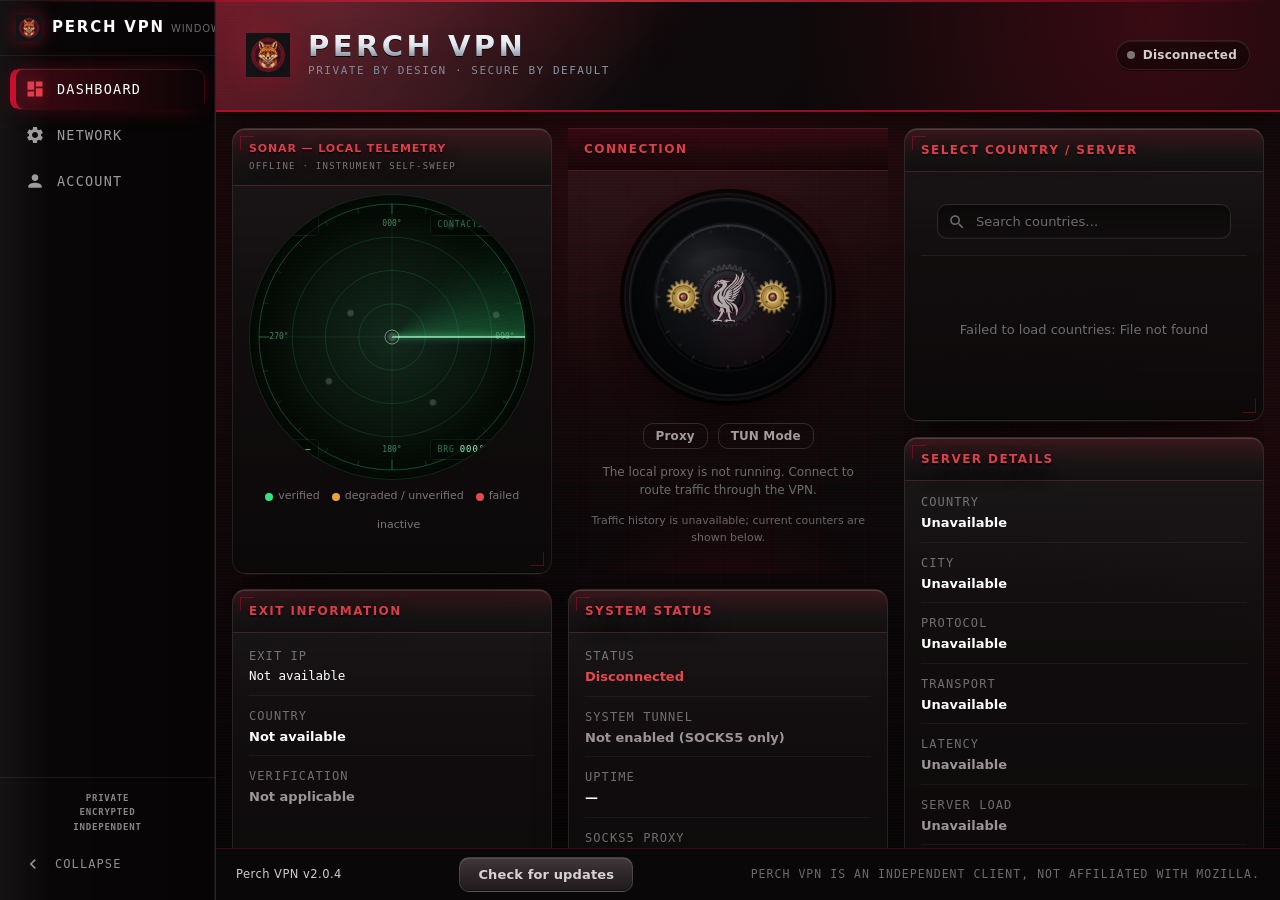
==== commit d1f748b3: "chore(release): bump version to 2.0.4 Identity strings only: pyproject, buildinfo, perchvpn_windows," ====
--- a/src/perchvpn_windows/web/index.html
+++ b/src/perchvpn_windows/web/index.html
@@ -1093,7 +1093,7 @@
             </main>
 
             <footer class="app-footer" role="contentinfo">
-                <span id="version-info" class="app-footer__version">Perch VPN v2.0.3</span>
+                <span id="version-info" class="app-footer__version">Perch VPN v2.0.4</span>
                 <button type="button" class="btn btn--secondary btn--small" id="btn-check-updates">Check for updates</button>
                 <span class="app-footer__meta">Perch VPN is an independent client, not affiliated with Mozilla.</span>
             </footer>
